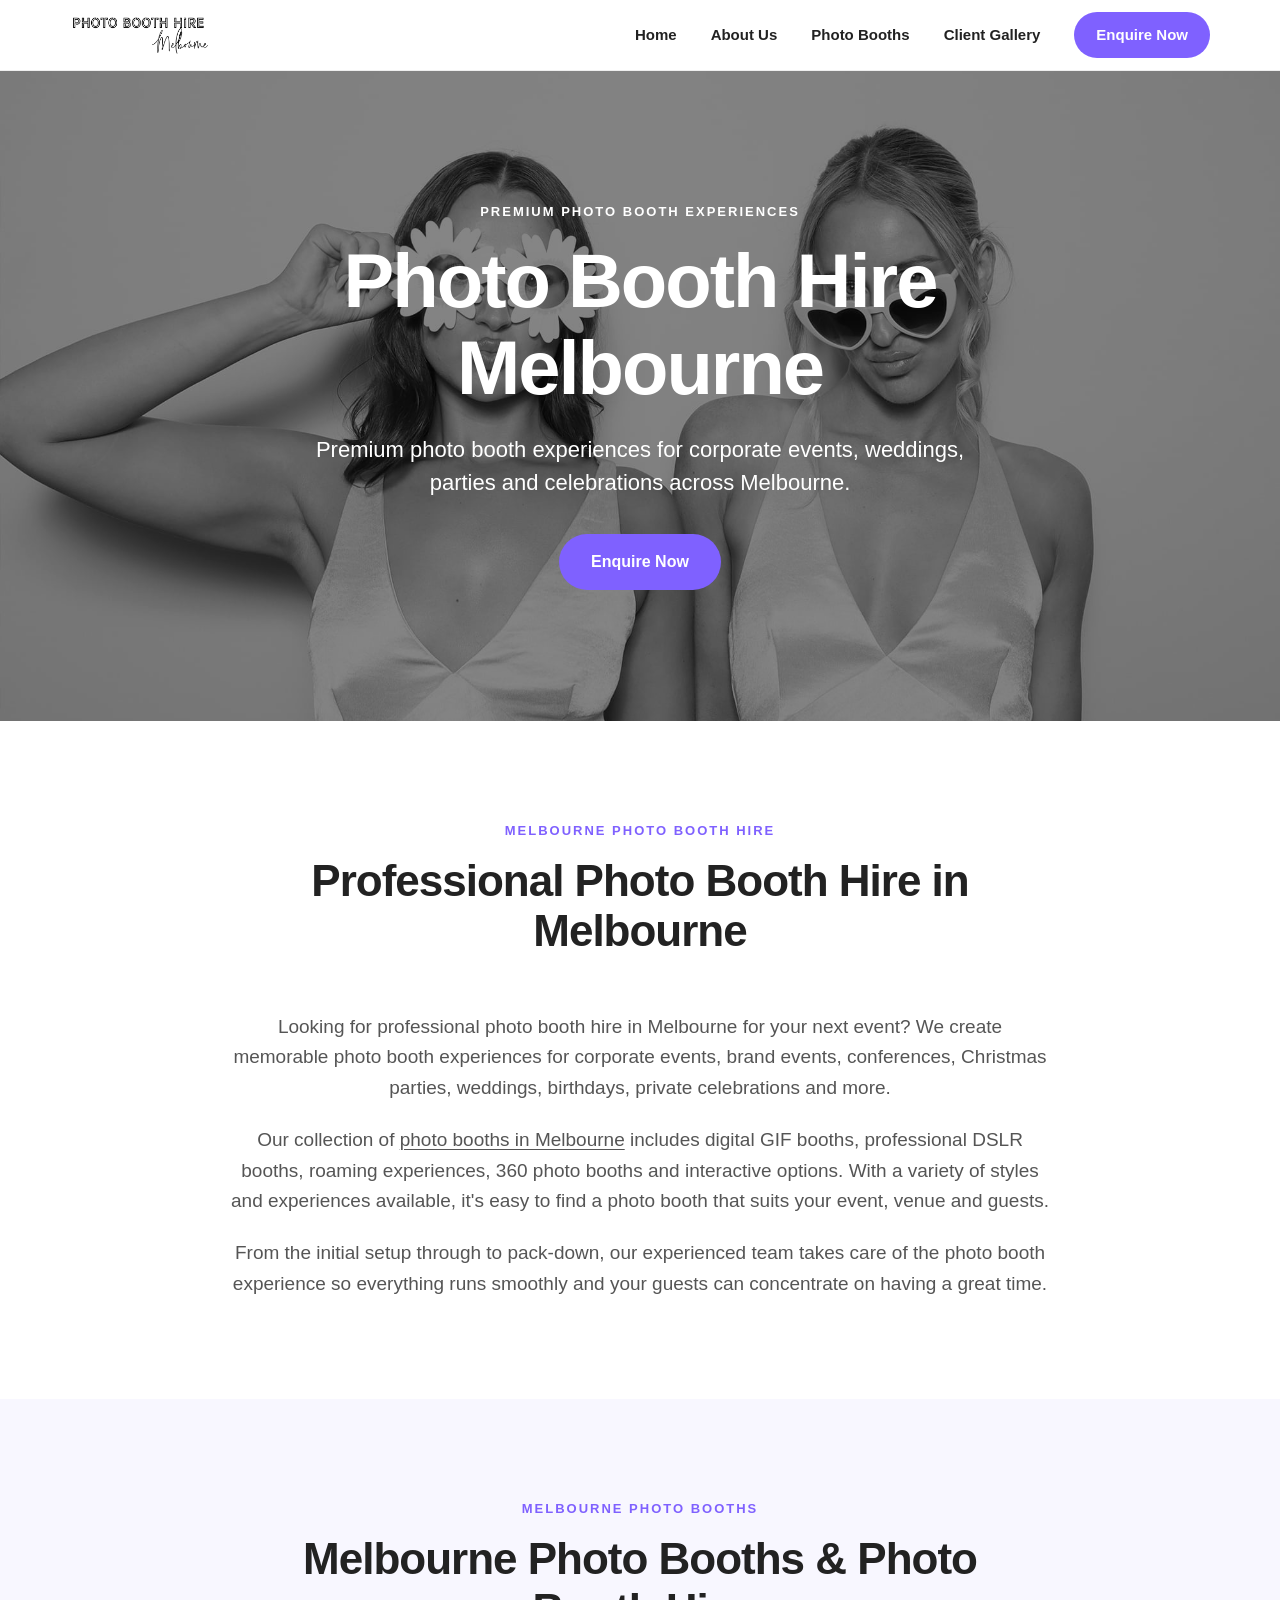
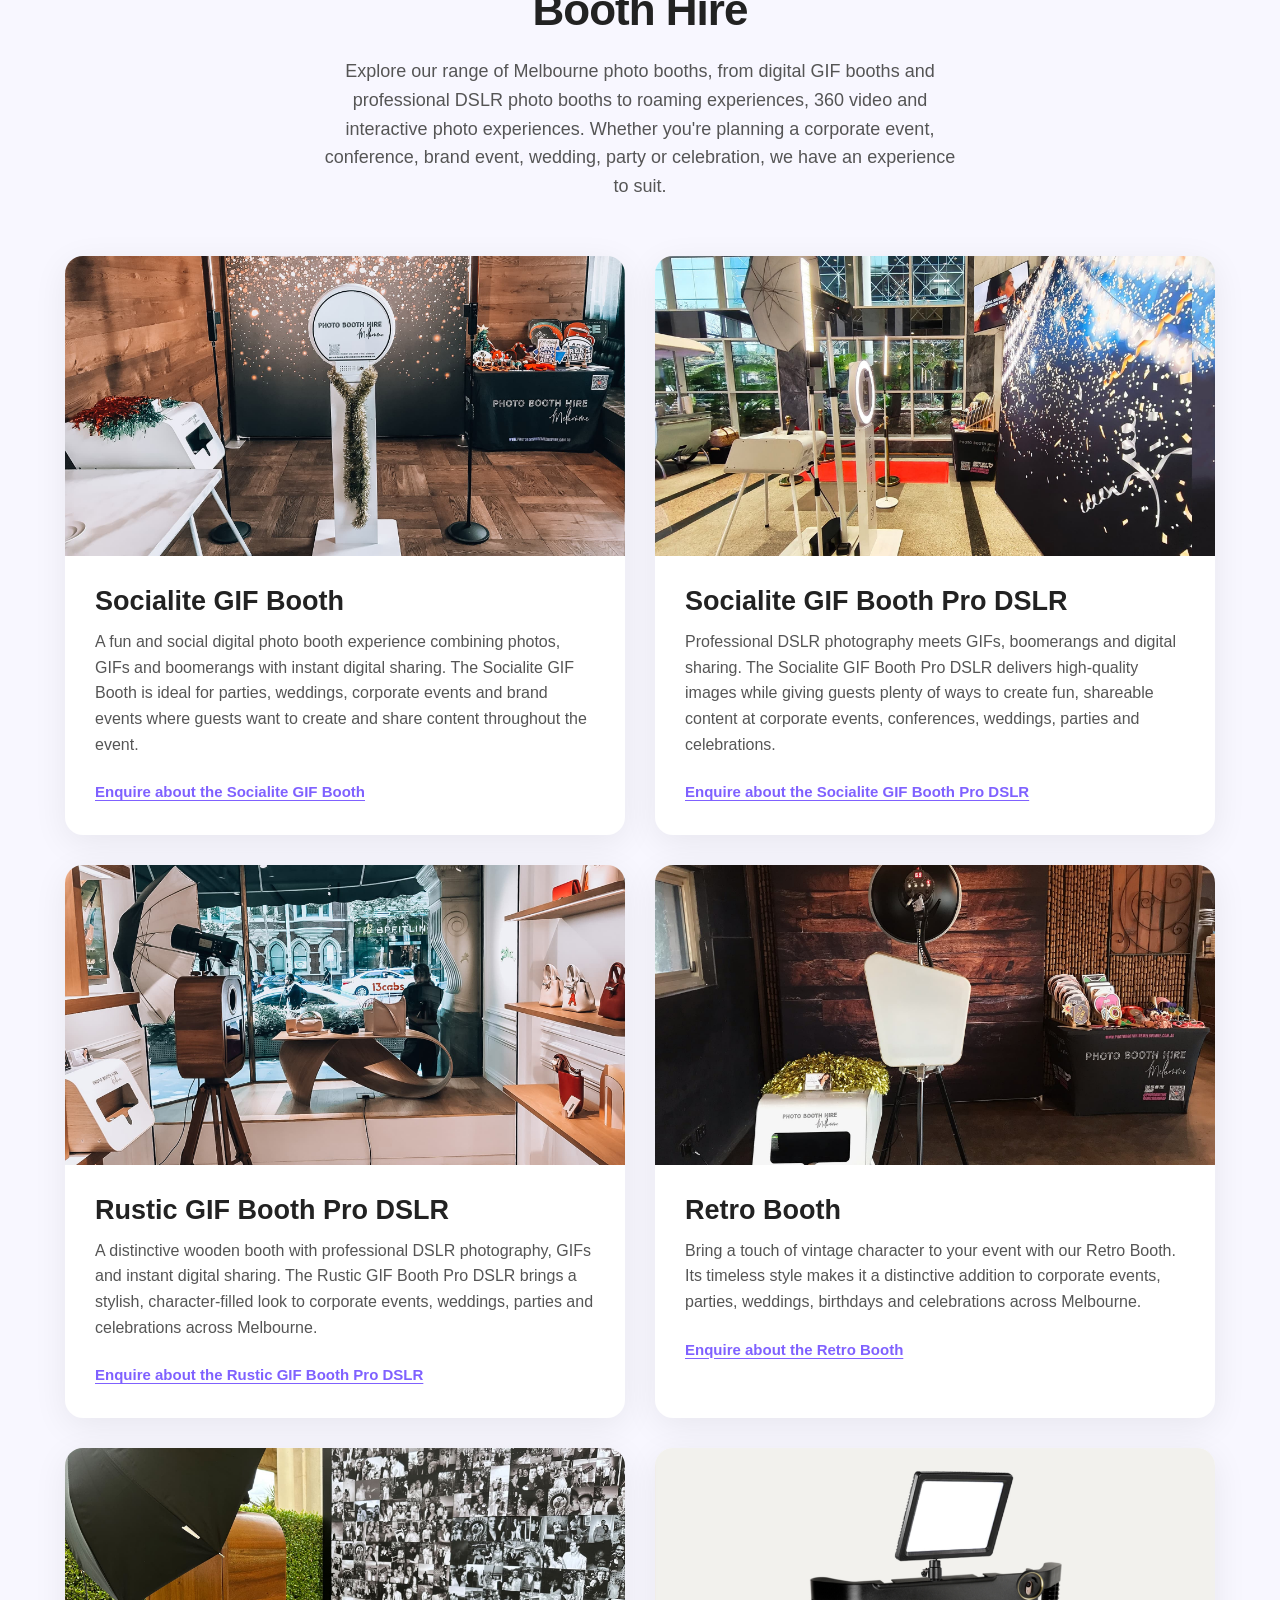
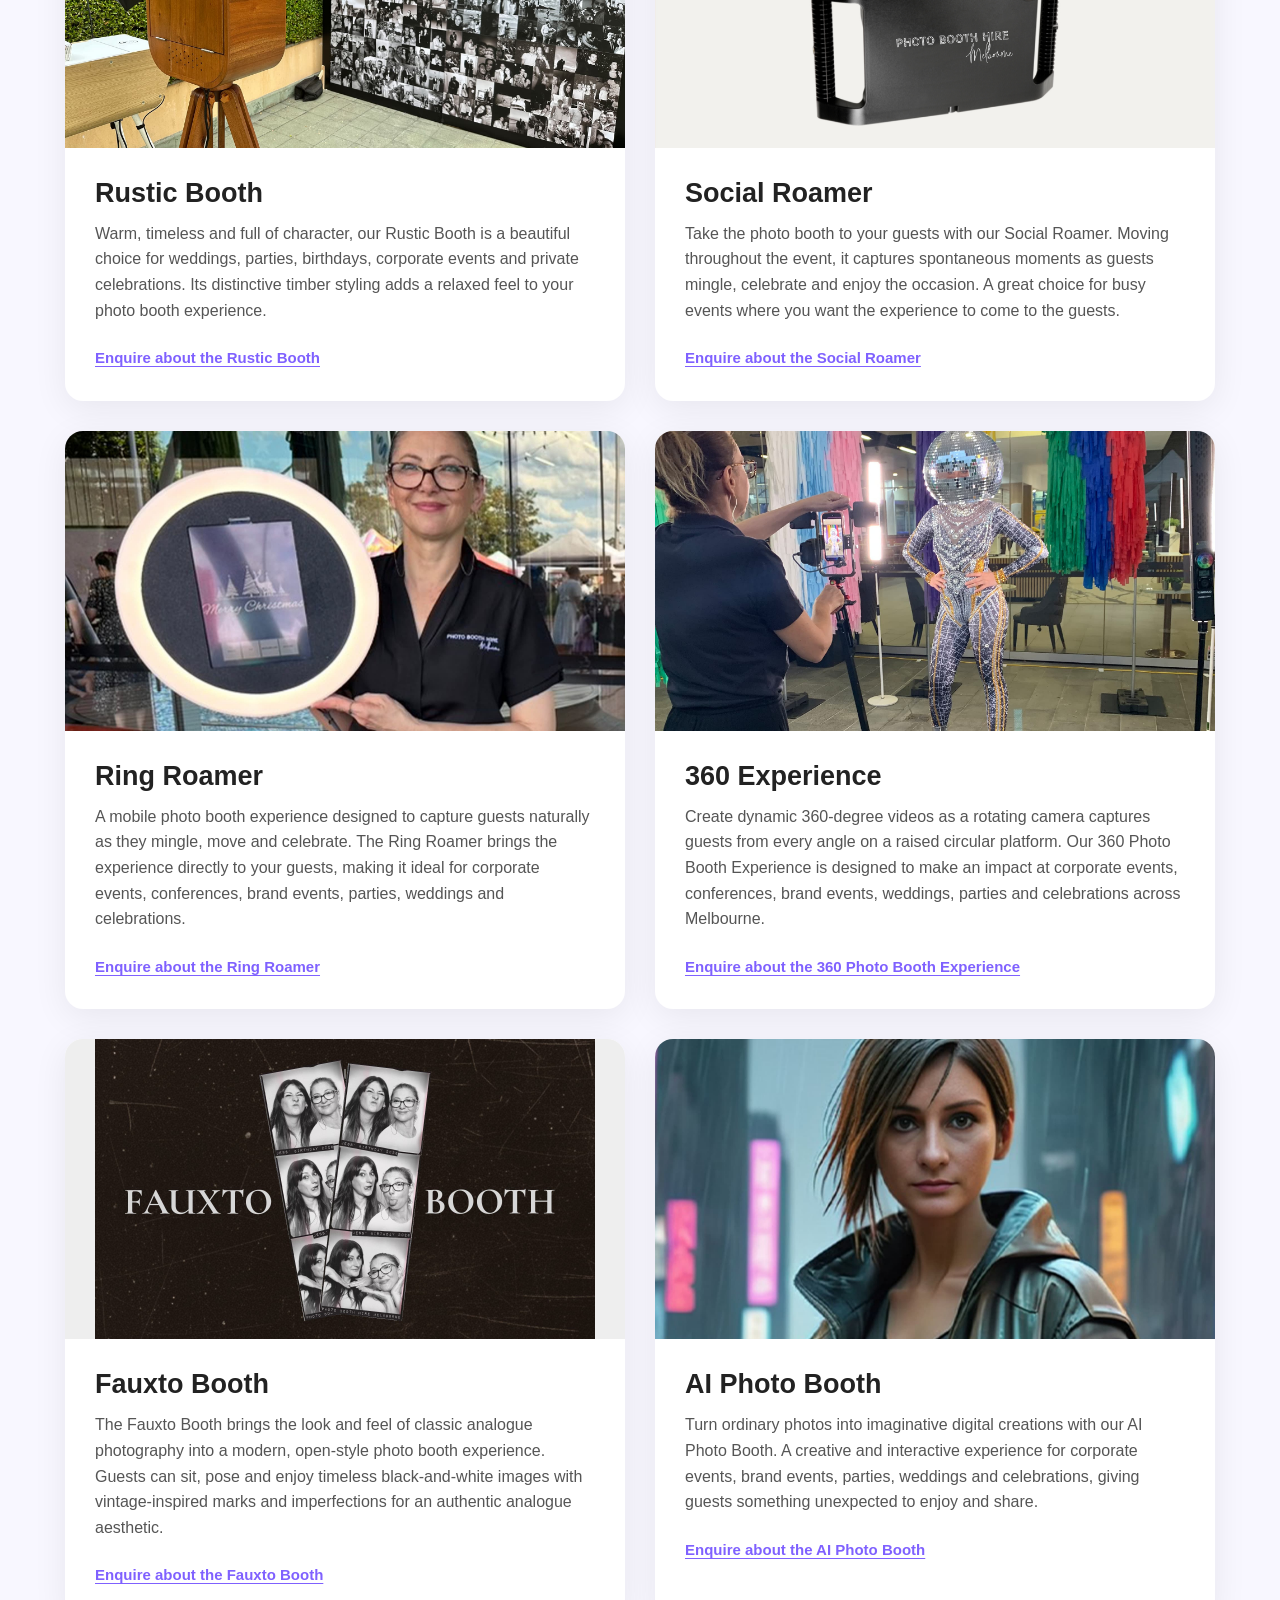
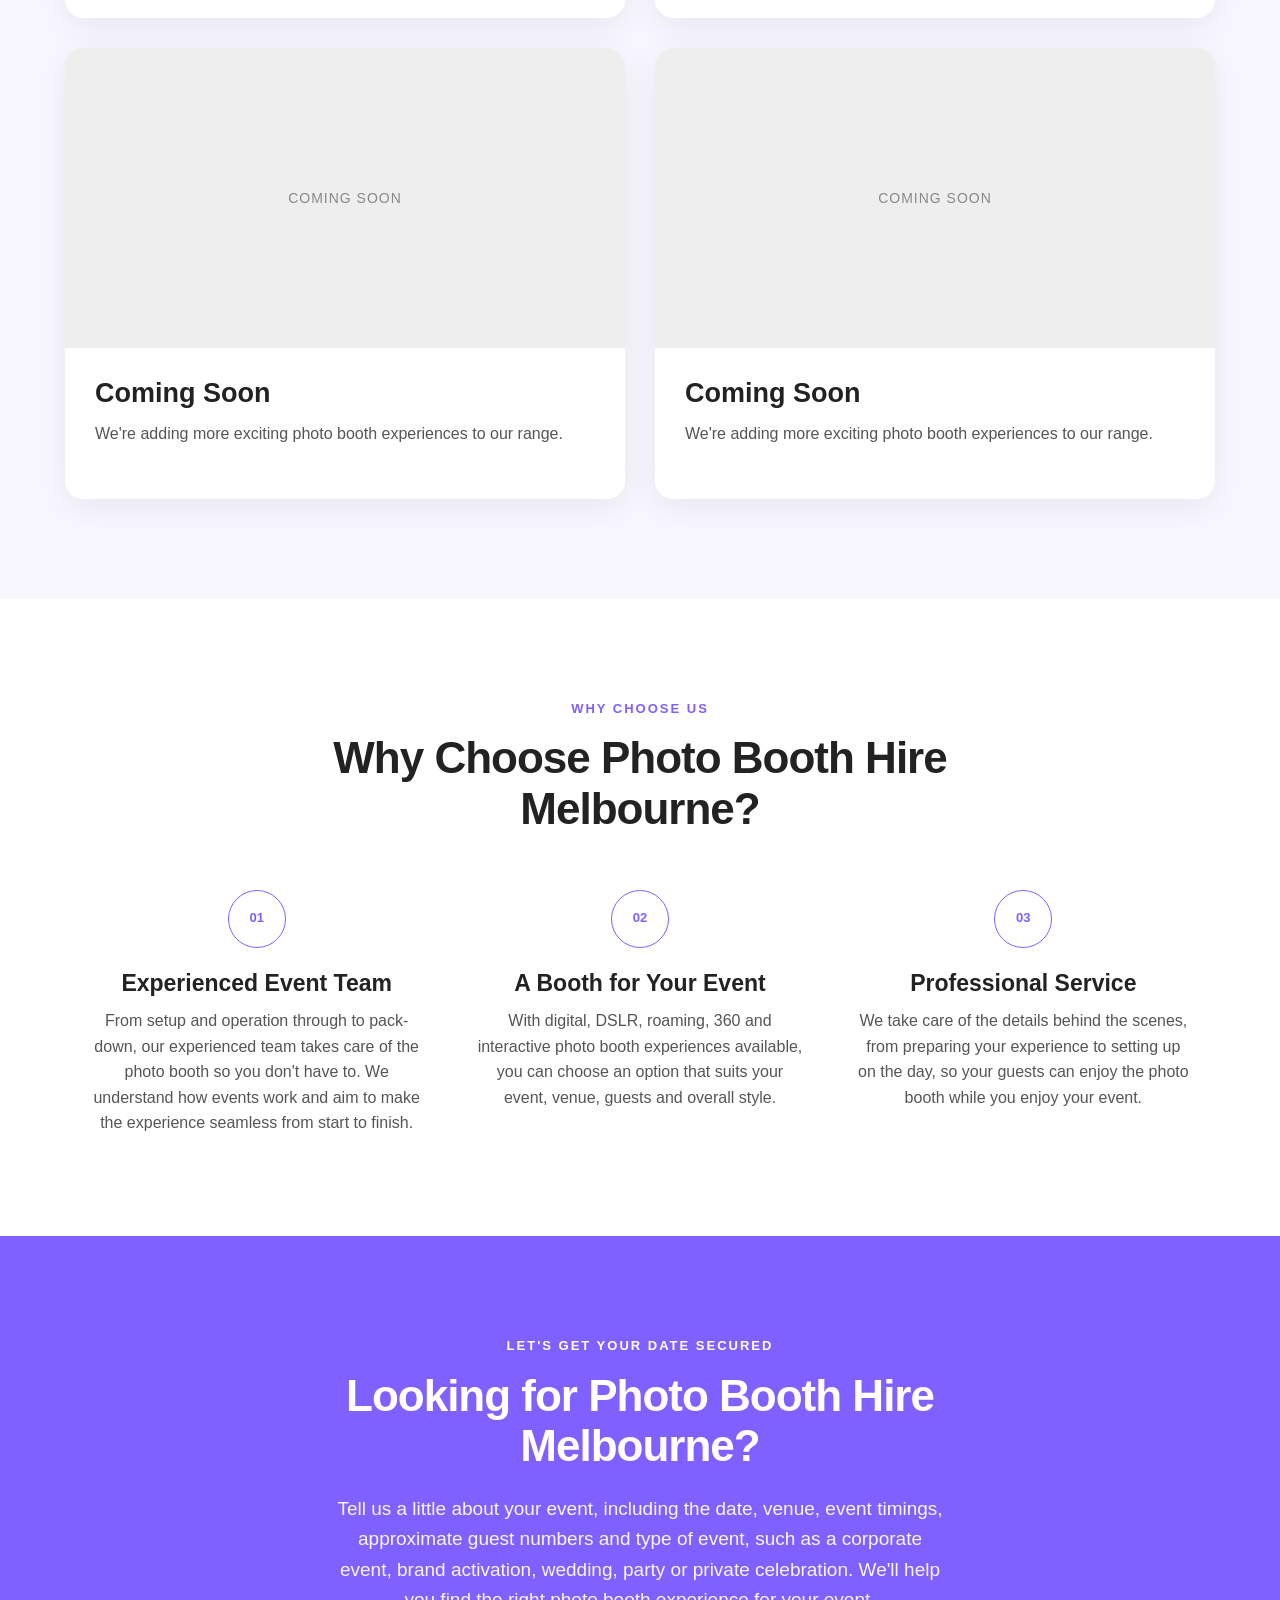
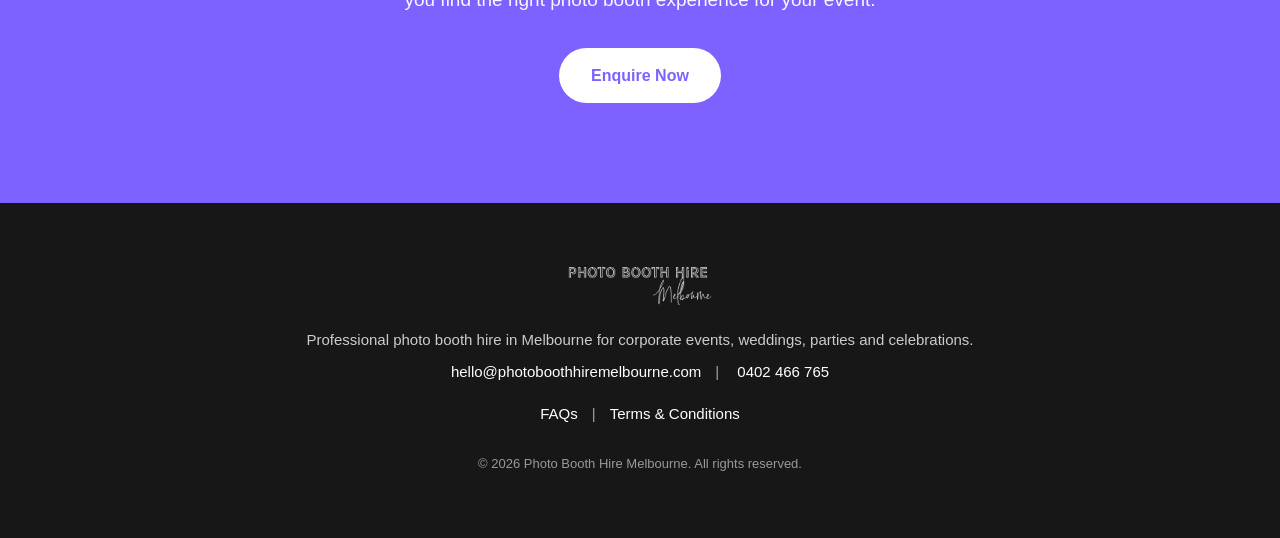
==== index.html @ 42567abd "Update eyebrow text for photo booth section" ====
<!DOCTYPE html>
<html lang="en-AU">
<head>
    <meta charset="UTF-8">
    <meta name="viewport" content="width=device-width, initial-scale=1.0">
<meta name="google-site-verification" content="jcBN9pNvwQQHYUs2eyL4ma5EO4DIntt1gmrNsmwF5Vg" />

    <title>Photo Booth Hire Melbourne | Melbourne Photo Booth Hire</title>

    <meta name="description" content="Photo booth hire Melbourne for weddings, parties, corporate events and celebrations. Premium photo booths, professional service and instant memories across Melbourne.">

    <link rel="icon" type="image/png" href="favicon.png">
    <link rel="stylesheet" href="style.css">
    <link rel="canonical" href="https://photoboothhiremelbourne.com/">

    <meta property="og:title" content="Photo Booth Hire Melbourne | Melbourne Photo Booth Hire">
    <meta property="og:description" content="Premium photo booth hire in Melbourne for weddings, parties, corporate events and celebrations.">
    <meta property="og:type" content="website">
    <meta property="og:url" content="https://photoboothhiremelbourne.com/">
    <meta property="og:image" content="https://photoboothhiremelbourne.com/photo-booth-hire-melbourne-black-and-white.jpg">

    <script type="application/ld+json">
{
  "@context": "https://schema.org",
  "@type": "LocalBusiness",
  "name": "Photo Booth Hire Melbourne",
  "url": "https://photoboothhiremelbourne.com/",
  "email": "hello@photoboothhiremelbourne.com",
  "telephone": "+61 402 466 765",
  "areaServed": {
    "@type": "City",
    "name": "Melbourne"
  },
  "description": "Premium photo booth hire in Melbourne for weddings, parties, corporate events and celebrations."
}
</script>
</head>

<body>

<header class="site-header">
    <div class="header-inner">

        <a href="./" class="logo-link" aria-label="Photo Booth Hire Melbourne home">
<img src="photo-booth-hire-melbourne-logo.png"
     alt="Photo Booth Hire Melbourne"
     style="width: 140px;">
        </a>

        <nav class="main-nav">
            <a href="./" aria-label="Photo Booth Hire Melbourne home">Home</a>
            <a href="#about" aria-label="About Photo Booth Hire Melbourne">About Us</a>
            <a href="#booths" aria-label="Melbourne photo booths">Photo Booths</a>
            <a href="https://photoboothhiremelbourne.smugmug.com/Client-Galleries" aria-label="Client photo galleries">Client Gallery</a>
            <a href="#contact" class="nav-button" aria-label="Enquire about photo booth hire in Melbourne">Enquire Now</a>
        </nav>

    </div>
</header>

<main>

    <!-- HERO -->
    <section class="hero">

        <div class="hero-image">
            <img src="photo-booth-hire-melbourne-black-and-white.jpg"
                 alt="Guests enjoying a photo booth hire experience at an event in Melbourne">
        </div>

        <div class="hero-content">
<p class="eyebrow">PREMIUM PHOTO BOOTH EXPERIENCES</p>

            <h1>Photo Booth Hire Melbourne</h1>

            <p class="hero-tagline">
                Premium photo booth experiences for corporate events, weddings, parties and celebrations across Melbourne.
            </p>

            <a href="#contact"
               class="button"
               aria-label="Enquire about photo booth hire in Melbourne">
                Enquire Now
            </a>
        </div>

    </section>


    <!-- ABOUT -->
    <section id="about" class="about-section">

        <div class="section-heading">
            <p class="eyebrow">MELBOURNE PHOTO BOOTH HIRE</p>
            <h2>Professional Photo Booth Hire in Melbourne</h2>
        </div>

        <div class="about-content">

            <p>
                Looking for professional photo booth hire in Melbourne for your next event?
                We create memorable photo booth experiences for corporate events, brand events,
                conferences, Christmas parties, weddings, birthdays, private celebrations and more.
            </p>

            <p>
                Our collection of <a href="#booths">photo booths in Melbourne</a> includes
                digital GIF booths, professional DSLR booths, roaming experiences, 360 photo booths
                and interactive options. With a variety of styles and experiences available,
                it's easy to find a photo booth that suits your event, venue and guests.
            </p>

            <p>
                From the initial setup through to pack-down, our experienced team takes care of
                the photo booth experience so everything runs smoothly and your guests can
                concentrate on having a great time.
            </p>

        </div>

    </section>


    <!-- BOOTHS -->
    <section id="booths" class="booths-section">

        <div class="section-heading">
            <p class="eyebrow">MELBOURNE PHOTO BOOTHS</p>

            <h2>Melbourne Photo Booths &amp; Photo Booth Hire</h2>

            <p>
                Explore our range of Melbourne photo booths, from digital GIF booths and
                professional DSLR photo booths to roaming experiences, 360 video and
                interactive photo experiences. Whether you're planning a corporate event,
                conference, brand event, wedding, party or celebration, we have an experience
                to suit.
            </p>
        </div>

        <div class="booth-grid">

            <!-- 1. Socialite GIF Booth -->
            <article class="booth-card">

                <div class="booth-image">
                    <img src="socialite-gif-booth.jpg"
                         alt="Socialite GIF Booth for hire in Melbourne">
                </div>

                <div class="booth-card-content">
                    <h3>Socialite GIF Booth</h3>

                    <p>
                        A fun and social digital photo booth experience combining photos,
                        GIFs and boomerangs with instant digital sharing. The Socialite GIF
                        Booth is ideal for parties, weddings, corporate events and brand events
                        where guests want to create and share content throughout the event.
                    </p>

                    <a href="#contact"
                       aria-label="Enquire about the Socialite GIF Booth">
                        Enquire about the Socialite GIF Booth
                    </a>
                </div>

            </article>


            <!-- 2. Socialite GIF Booth Pro DSLR -->
            <article class="booth-card">

                <div class="booth-image">
                    <img src="socialite-gif-booth-pro-dslr.jpg"
                         alt="Socialite GIF Booth Pro DSLR photo booth for hire in Melbourne">
                </div>

                <div class="booth-card-content">
                    <h3>Socialite GIF Booth Pro DSLR</h3>

                    <p>
                        Professional DSLR photography meets GIFs, boomerangs and digital sharing.
                        The Socialite GIF Booth Pro DSLR delivers high-quality images while giving
                        guests plenty of ways to create fun, shareable content at corporate events,
                        conferences, weddings, parties and celebrations.
                    </p>

                    <a href="#contact"
                       aria-label="Enquire about the Socialite GIF Booth Pro DSLR">
                        Enquire about the Socialite GIF Booth Pro DSLR
                    </a>
                </div>

            </article>


            <!-- 3. Rustic GIF Booth Pro DSLR -->
            <article class="booth-card">

                <div class="booth-image">
                    <img src="rustic-gif-booth-pro-dslr.jpg"
                         alt="Rustic GIF Booth Pro DSLR photo booth for hire in Melbourne">
                </div>

                <div class="booth-card-content">
                    <h3>Rustic GIF Booth Pro DSLR</h3>

                    <p>
                        A distinctive wooden booth with professional DSLR photography, GIFs and
                        instant digital sharing. The Rustic GIF Booth Pro DSLR brings a stylish,
                        character-filled look to corporate events, weddings, parties and celebrations
                        across Melbourne.
                    </p>

                    <a href="#contact"
                       aria-label="Enquire about the Rustic GIF Booth Pro DSLR">
                        Enquire about the Rustic GIF Booth Pro DSLR
                    </a>
                </div>

            </article>


            <!-- 4. Retro Booth -->
            <article class="booth-card">

                <div class="booth-image">
                    <img src="retro-booth.jpg"
                         alt="Retro photo booth for hire in Melbourne">
                </div>

                <div class="booth-card-content">
                    <h3>Retro Booth</h3>

                    <p>
                        Bring a touch of vintage character to your event with our Retro Booth.
                        Its timeless style makes it a distinctive addition to corporate events,
                        parties, weddings, birthdays and celebrations across Melbourne.
                    </p>

                    <a href="#contact"
                       aria-label="Enquire about the Retro Booth">
                        Enquire about the Retro Booth
                    </a>
                </div>

            </article>


            <!-- 5. Rustic Booth -->
            <article class="booth-card">

                <div class="booth-image">
                    <img src="rustic-booth.jpg"
                         alt="Rustic photo booth for hire in Melbourne">
                </div>

                <div class="booth-card-content">
                    <h3>Rustic Booth</h3>

                    <p>
                        Warm, timeless and full of character, our Rustic Booth is a beautiful
                        choice for weddings, parties, birthdays, corporate events and private
                        celebrations. Its distinctive timber styling adds a relaxed feel to
                        your photo booth experience.
                    </p>

                    <a href="#contact"
                       aria-label="Enquire about the Rustic Booth">
                        Enquire about the Rustic Booth
                    </a>
                </div>

            </article>


            <!-- 6. Social Roamer -->
            <article class="booth-card">

                <div class="booth-image">
                    <img src="social-roamer-photo-booth.jpg"
                         alt="Social Roamer photo booth for hire in Melbourne">
                </div>

                <div class="booth-card-content">
                    <h3>Social Roamer</h3>

                    <p>
                        Take the photo booth to your guests with our Social Roamer.
                        Moving throughout the event, it captures spontaneous moments
                        as guests mingle, celebrate and enjoy the occasion. A great choice
                        for busy events where you want the experience to come to the guests.
                    </p>

                    <a href="#contact"
                       aria-label="Enquire about the Social Roamer">
                        Enquire about the Social Roamer
                    </a>
                </div>

            </article>


            <!-- 7. Ring Roamer -->
            <article class="booth-card">

                <div class="booth-image">
                    <img src="ring-roamer.jpg"
                         alt="Ring Roamer photo booth experience for hire in Melbourne">
                </div>

                <div class="booth-card-content">
                    <h3>Ring Roamer</h3>

                    <p>
                        A mobile photo booth experience designed to capture guests naturally
                        as they mingle, move and celebrate. The Ring Roamer brings the
                        experience directly to your guests, making it ideal for corporate events,
                        conferences, brand events, parties, weddings and celebrations.
                    </p>

                    <a href="#contact"
                       aria-label="Enquire about the Ring Roamer">
                        Enquire about the Ring Roamer
                    </a>
                </div>

            </article>


            <!-- 8. 360 Experience -->
            <article class="booth-card">

                <div class="booth-image">
                    <img src="360-photo-booth-melbourne.jpg"
                         alt="360 photo booth experience for hire in Melbourne">
                </div>

                <div class="booth-card-content">
                    <h3>360 Experience</h3>

                    <p>
                        Create dynamic 360-degree videos as a rotating camera captures guests
                        from every angle on a raised circular platform. Our 360 Photo Booth
                        Experience is designed to make an impact at corporate events, conferences,
                        brand events, weddings, parties and celebrations across Melbourne.
                    </p>

                    <a href="#contact"
                       aria-label="Enquire about the 360 Photo Booth Experience">
                        Enquire about the 360 Photo Booth Experience
                    </a>
                </div>

            </article>


            <!-- 9. Fauxto Booth -->
            <article class="booth-card">

                <div class="booth-image">
                    <img src="fauxto-booth-melbourne.jpg"
                         alt="Fauxto Booth photo booth concept for hire in Melbourne">
                </div>

                <div class="booth-card-content">
                    <h3>Fauxto Booth</h3>

                    <p>
                        The Fauxto Booth brings the look and feel of classic analogue photography
                        into a modern, open-style photo booth experience. Guests can sit, pose
                        and enjoy timeless black-and-white images with vintage-inspired marks
                        and imperfections for an authentic analogue aesthetic.
                    </p>

                    <a href="#contact"
                       aria-label="Enquire about the Fauxto Booth">
                        Enquire about the Fauxto Booth
                    </a>
                </div>

            </article>


            <!-- 10. AI Photo Booth -->
            <article class="booth-card">

                <div class="booth-image">
                    <img src="ai-photo-booth.jpg"
                         alt="AI Photo Booth experience for hire in Melbourne">
                </div>

                <div class="booth-card-content">
                    <h3>AI Photo Booth</h3>

                    <p>
                        Turn ordinary photos into imaginative digital creations with our
                        AI Photo Booth. A creative and interactive experience for corporate
                        events, brand events, parties, weddings and celebrations, giving guests
                        something unexpected to enjoy and share.
                    </p>

                    <a href="#contact"
                       aria-label="Enquire about the AI Photo Booth">
                        Enquire about the AI Photo Booth
                    </a>
                </div>

            </article>


            <!-- 11. Coming Soon -->
            <article class="booth-card">

                <div class="booth-placeholder">
                    <span>Coming Soon</span>
                </div>

                <div class="booth-card-content">
                    <h3>Coming Soon</h3>

                    <p>
                        We're adding more exciting photo booth experiences to our range.
                    </p>
                </div>

            </article>


            <!-- 12. Coming Soon -->
            <article class="booth-card">

                <div class="booth-placeholder">
                    <span>Coming Soon</span>
                </div>

                <div class="booth-card-content">
                    <h3>Coming Soon</h3>

                    <p>
                        We're adding more exciting photo booth experiences to our range.
                    </p>
                </div>

            </article>

        </div>

    </section>


    <!-- WHY US -->
    <section class="why-section">

        <div class="section-heading">

            <p class="eyebrow">WHY CHOOSE US</p>

            <h2>Why Choose Photo Booth Hire Melbourne?</h2>

        </div>

        <div class="features">

            <div class="feature">

                <div class="feature-icon">01</div>

                <h3>Experienced Event Team</h3>

                <p>
                    From setup and operation through to pack-down, our experienced team
                    takes care of the photo booth so you don't have to. We understand
                    how events work and aim to make the experience seamless from start to finish.
                </p>

            </div>


            <div class="feature">

                <div class="feature-icon">02</div>

                <h3>A Booth for Your Event</h3>

                <p>
                    With digital, DSLR, roaming, 360 and interactive photo booth experiences
                    available, you can choose an option that suits your event, venue,
                    guests and overall style.
                </p>

            </div>


            <div class="feature">

                <div class="feature-icon">03</div>

                <h3>Professional Service</h3>

                <p>
                    We take care of the details behind the scenes, from preparing your
                    experience to setting up on the day, so your guests can enjoy the
                    photo booth while you enjoy your event.
                </p>

            </div>

        </div>

    </section>


    <!-- CTA -->
    <section id="contact" class="contact-section">

        <div class="contact-inner">

            <p class="eyebrow">LET'S GET YOUR DATE SECURED</p>

            <h2>Looking for Photo Booth Hire Melbourne?</h2>

            <p>
                Tell us a little about your event, including the date, venue, event timings,
                approximate guest numbers and type of event, such as a corporate event,
                brand activation, wedding, party or private celebration. We'll help you
                find the right photo booth experience for your event.
            </p>

            <a href="mailto:hello@photoboothhiremelbourne.com"
               class="button button-light">
                Enquire Now
            </a>

        </div>

    </section>

</main>


<footer class="site-footer">

    <div class="footer-inner">

        <img src="photo-booth-hire-melbourne-logo-white.png"
             alt="Photo Booth Hire Melbourne"
             class="footer-logo">

        <p>
            Professional photo booth hire in Melbourne for corporate events,
            weddings, parties and celebrations.
        </p>

        <div class="footer-contact">
            <a href="mailto:hello@photoboothhiremelbourne.com">
                hello@photoboothhiremelbourne.com
            </a>

            <a href="tel:0402466765">
                0402 466 765
            </a>
        </div>

        <div class="footer-links">
            <a href="faqs.html">FAQs</a>
            <a href="terms-and-conditions.html">Terms &amp; Conditions</a>
        </div>

        <p class="copyright">
            © 2026 Photo Booth Hire Melbourne. All rights reserved.
        </p>

    </div>

</footer>

</body>
</html>
---- style.css ----
/* ================================
   RESET
================================ */

* {
    box-sizing: border-box;
}

html {
    scroll-behavior: smooth;
    scroll-padding-top: 110px;
}

body {
    margin: 0;
    font-family: Arial, Helvetica, sans-serif;
    color: #222222;
    background: #ffffff;
    line-height: 1.6;
}

img {
    max-width: 100%;
    display: block;
}

a {
    color: inherit;
}


/* ================================
   HEADER
================================ */

.site-header {
    background: #ffffff;
    border-bottom: 1px solid #eeeeee;
    position: sticky;
    top: 0;
    z-index: 100;
}

.header-inner {
    max-width: 1200px;
    margin: 0 auto;
padding: 12px 30px;
    display: flex;
    align-items: center;
    justify-content: space-between;
    gap: 30px;
}

.logo {
    display: block;
    flex-shrink: 0;
}

.logo img {
    width: 170px;
    height: auto;
}

.main-nav {
    display: flex;
    align-items: center;
    gap: 34px;
}

.main-nav a {
    text-decoration: none;
    color: #222222;
    font-size: 15px;
    font-weight: 600;
    transition: color 0.2s ease;
}

.main-nav a:hover {
    color: #7f61ff;
}

.main-nav .nav-button {
    background: #7f61ff;
    color: #ffffff;
    padding: 11px 22px;
    border-radius: 30px;
}

.main-nav .nav-button:hover {
    background: #6849ed;
    color: #ffffff;
}


/* ================================
   GENERAL
================================ */

section {
    padding: 100px 30px;
}

.section-heading {
    max-width: 760px;
    margin: 0 auto 55px;
    text-align: center;
}

.eyebrow {
    margin: 0 0 14px;
    color: #7f61ff;
    font-size: 13px;
    font-weight: 700;
    letter-spacing: 2px;
    text-transform: uppercase;
}

h1,
h2,
h3 {
    line-height: 1.15;
}

h2 {
    margin: 0;
    font-size: 44px;
    letter-spacing: -1px;
}

.section-heading > p:last-child {
    margin: 22px auto 0;
    max-width: 650px;
color: #555555;
    font-size: 18px;
}


/* ================================
   BUTTON
================================ */

.button {
    display: inline-block;
    padding: 15px 32px;
    background: #7f61ff;
    color: #ffffff;
    text-decoration: none;
    border-radius: 30px;
    font-size: 16px;
    font-weight: 700;
    transition: all 0.2s ease;
}

.button:hover {
    background: #6849ed;
    transform: translateY(-2px);
}

.button-light {
    background: #ffffff;
    color: #7f61ff;
}

.button-light:hover {
    background: #f4f1ff;
    color: #6849ed;
}


/* ================================
   HERO
================================ */

.hero {
    position: relative;
    min-height: 650px;
    padding: 0;
    display: flex;
    align-items: center;
    justify-content: center;
    overflow: hidden;
}

.hero-image {
    position: absolute;
    inset: 0;
}

.hero-image img {
    width: 100%;
    height: 100%;
    object-fit: cover;
}

.hero-image::after {
    content: "";
    position: absolute;
    inset: 0;
    background: rgba(0, 0, 0, 0.48);
}

.hero-content {
    position: relative;
    z-index: 2;
    max-width: 900px;
    padding: 80px 30px;
    text-align: center;
    color: #ffffff;
}

.hero-content .eyebrow {
    color: #ffffff;
}

.hero h1 {
    margin: 0 0 22px;
    font-size: clamp(44px, 7vw, 76px);
    letter-spacing: -2px;
}

.hero-tagline {
    max-width: 700px;
    margin: 0 auto 35px;
    font-size: 22px;
    line-height: 1.5;
}


/* ================================
   ABOUT
================================ */

.about-section {
    background: #ffffff;
}

.about-content {
    max-width: 820px;
    margin: 0 auto;
}

.about-content p {
    margin: 0 0 22px;
    text-align: center;
    color: #555555;
    font-size: 19px;
}
.about-content a {
    text-decoration: underline;
    text-decoration-thickness: 1px;
    text-underline-offset: 3px;
}

.about-content p:last-child {
    margin-bottom: 0;
}


/* ================================
   BOOTHS
================================ */

.booths-section {
    background: #f8f7ff;
}

.booth-grid {
    max-width: 1150px;
    margin: 0 auto;
    display: grid;
    grid-template-columns: repeat(2, 1fr);
    gap: 30px;
}

.booth-card {
    background: #ffffff;
    border-radius: 18px;
    overflow: hidden;
    box-shadow: 0 8px 35px rgba(0, 0, 0, 0.07);
    transition: transform 0.25s ease, box-shadow 0.25s ease;
}

.booth-card:hover {
    transform: translateY(-5px);
    box-shadow: 0 15px 45px rgba(0, 0, 0, 0.11);
}

.booth-image {
    height: 300px;
    overflow: hidden;
}

.booth-image img {
    width: 100%;
    height: 100%;
    object-fit: cover;
}

.booth-card:nth-child(9) .booth-image img {
    object-fit: contain;
    background: #eeeeee;
}
.booth-placeholder {
    height: 300px;
    background: #eeeeee;
    display: flex;
    align-items: center;
    justify-content: center;
    color: #888888;
    font-size: 14px;
    letter-spacing: 1px;
    text-transform: uppercase;
}
.booth-card-content {
    padding: 30px;
}

.booth-card h3 {
    margin: 0 0 12px;
    font-size: 27px;
}

.booth-card p {
    margin: 0 0 22px;
color: #555555;
    font-size: 16px;
}

.booth-card a {
    color: #7f61ff;
    font-size: 15px;
    font-weight: 700;
    text-decoration: underline;
    text-underline-offset: 3px;
}

.booth-card a:hover {
    text-decoration: underline;
}

/* ================================
   WHY US
================================ */

.why-section {
    background: #ffffff;
}

.features {
    max-width: 1100px;
    margin: 0 auto;
    display: grid;
    grid-template-columns: repeat(3, 1fr);
    gap: 50px;
}

.feature {
    text-align: center;
}

.feature-icon {
    width: 58px;
    height: 58px;
    margin: 0 auto 22px;
    border: 1px solid #7f61ff;
    border-radius: 50%;
    display: flex;
    align-items: center;
    justify-content: center;
    color: #7f61ff;
    font-size: 13px;
    font-weight: 700;
}

.feature h3 {
    margin: 0 0 12px;
    font-size: 23px;
}

.feature p {
    margin: 0;
color: #555555;
    font-size: 16px;
}


/* ================================
   CONTACT
================================ */

.contact-section {
    background: #7f61ff;
    color: #ffffff;
    text-align: center;
}

.contact-inner {
    max-width: 760px;
    margin: 0 auto;
}

.contact-section .eyebrow {
    color: #ffffff;
}

.contact-section h2 {
    margin-bottom: 22px;
}

.contact-section p:not(.eyebrow) {
    max-width: 620px;
    margin: 0 auto 32px;
    font-size: 19px;
    opacity: 0.95;
}


/* ================================
   FOOTER
================================ */

.site-footer {
    background: #171717;
    color: #ffffff;
    padding: 55px 30px;
    text-align: center;
}

.footer-inner {
    max-width: 700px;
    margin: 0 auto;
}

.footer-logo {
    width: 150px;
    margin: 0 auto 20px;
}

.footer-inner p {
    margin: 8px 0;
color: #cccccc;
    font-size: 15px;
}

.footer-inner a {
    color: #ffffff;
    text-decoration: none;
    font-size: 15px;
}

.footer-inner a:hover {
    color: #7f61ff;
}

.footer-inner .copyright {
    margin-top: 28px;
    font-size: 13px;
color: #999999;
}


/* ================================
   MOBILE
================================ */

@media (max-width: 800px) {

    .header-inner {
        padding: 10px 20px;
        flex-direction: column;
        gap: 8px;
    }

    .logo-link img {
        width: 145px;
    }

    .main-nav {
        gap: 18px;
        flex-wrap: wrap;
        justify-content: center;
    }

    .main-nav a {
        font-size: 14px;
    }

    .main-nav .nav-button {
        padding: 9px 17px;
    }

    section {
        padding: 75px 20px;
    }

    h2 {
        font-size: 36px;
    }

    .hero {
        min-height: 570px;
    }

    .hero-content {
        padding: 60px 20px;
    }

    .hero h1 {
        font-size: 46px;
        letter-spacing: -1px;
    }

    .hero-tagline {
        font-size: 19px;
    }

    .booth-grid {
        grid-template-columns: 1fr;
    }

    .features {
        grid-template-columns: 1fr;
        gap: 45px;
    }

}


@media (max-width: 480px) {

    .main-nav {
        gap: 12px;
    }

    .main-nav a {
        font-size: 13px;
    }

    .hero {
        min-height: 520px;
    }

    .hero h1 {
        font-size: 40px;
    }

    .hero-tagline {
        font-size: 18px;
    }

    h2 {
        font-size: 32px;
    }

}
html {
    scroll-padding-top: 110px;
}
.footer-contact,
.footer-links {
    display: flex;
    align-items: center;
    justify-content: center;
    gap: 14px;
    flex-wrap: wrap;
}

.footer-links {
    margin-top: 18px;
}

.footer-contact a + a::before,
.footer-links a + a::before {
    content: "|";
    margin-right: 14px;
    opacity: 0.6;
}
.footer-contact a + a::before,
.footer-links a + a::before {
    content: "|";
    margin-right: 14px;
    opacity: 0.6;
}
/* TERMS & CONDITIONS */
.terms-section {
    background: #f8f7ff;
    padding: 90px 30px;
}

.terms-content {
    max-width: 850px;
    margin: 0 auto;
    background: #ffffff;
    padding: 55px 60px;
    border-radius: 18px;
    box-shadow: 0 8px 35px rgba(0, 0, 0, 0.06);
}

.terms-content h1 {
    margin: 0 0 35px;
    font-size: 48px;
    line-height: 1.15;
    text-align: center;
}

.terms-content h2 {
    margin: 45px 0 15px;
    font-size: 27px;
}

.terms-content p {
    margin: 0 0 18px;
    color: #555555;
    font-size: 16px;
}

.terms-content ul,
.terms-content ol {
    margin: 0 0 22px;
    padding-left: 25px;
    color: #555555;
}

.terms-content li {
    margin-bottom: 9px;
}
.terms-intro {
    max-width: 850px;
    margin: 0 auto 40px;
    text-align: center;
}

.terms-intro h1 {
    margin: 0 0 25px;
    font-size: 48px;
    line-height: 1.15;
}

.terms-intro p:not(.eyebrow) {
    margin: 0 auto 18px;
    color: #555555;
    font-size: 17px;
    line-height: 1.7;
}

.terms-intro strong {
    color: #222222;
}
.terms-content h2 {
    margin: 45px 0 15px;
    font-size: 27px;
    line-height: 1.2;
    color: #222222;
}

.terms-content h2:first-child {
    margin-top: 0;
}

.terms-content h3 {
    margin: 28px 0 10px;
    font-size: 19px;
    line-height: 1.3;
    color: #333333;
}
.terms-content {
    line-height: 1.7;
}

.terms-content p {
    margin: 0 0 20px;
    color: #555555;
    font-size: 16px;
    line-height: 1.7;
}

.terms-content ul,
.terms-content ol {
    margin: 0 0 24px;
    padding-left: 26px;
}

.terms-content li {
    margin-bottom: 10px;
    color: #555555;
}
.terms-content {
    border: 1px solid #eeeeee;
    box-shadow: 0 10px 40px rgba(0, 0, 0, 0.06);
}
.terms-end {
    margin-top: 55px;
    padding-top: 30px;
    border-top: 1px solid #eeeeee;
    text-align: center;
}

.terms-end h2 {
    margin: 0 0 8px;
    font-size: 22px;
    color: #7f61ff;
}

.terms-end p {
    margin: 0;
    color: #777777;
}
@media (max-width: 800px) {
    .terms-section {
        padding: 60px 20px;
    }

    .terms-intro h1 {
        font-size: 40px;
    }

    .terms-intro p:not(.eyebrow) {
        font-size: 16px;
    }

    .terms-content {
        padding: 35px 25px;
    }

    .terms-content h2 {
        font-size: 24px;
        margin-top: 38px;
    }

    .terms-content h3 {
        font-size: 18px;
    }
}
.terms-intro .eyebrow {
    color: #7f61ff;
    font-size: 13px;
    font-weight: 700;
    letter-spacing: 2px;
    text-transform: uppercase;
    margin: 0 0 14px;
}
.feature-number {
    width: 58px;
    height: 58px;
    margin: 0 auto 22px;
    border: 1px solid #7f61ff;
    border-radius: 50%;
    display: flex;
    align-items: center;
    justify-content: center;
    color: #7f61ff;
    font-size: 13px;
    font-weight: 700;
}
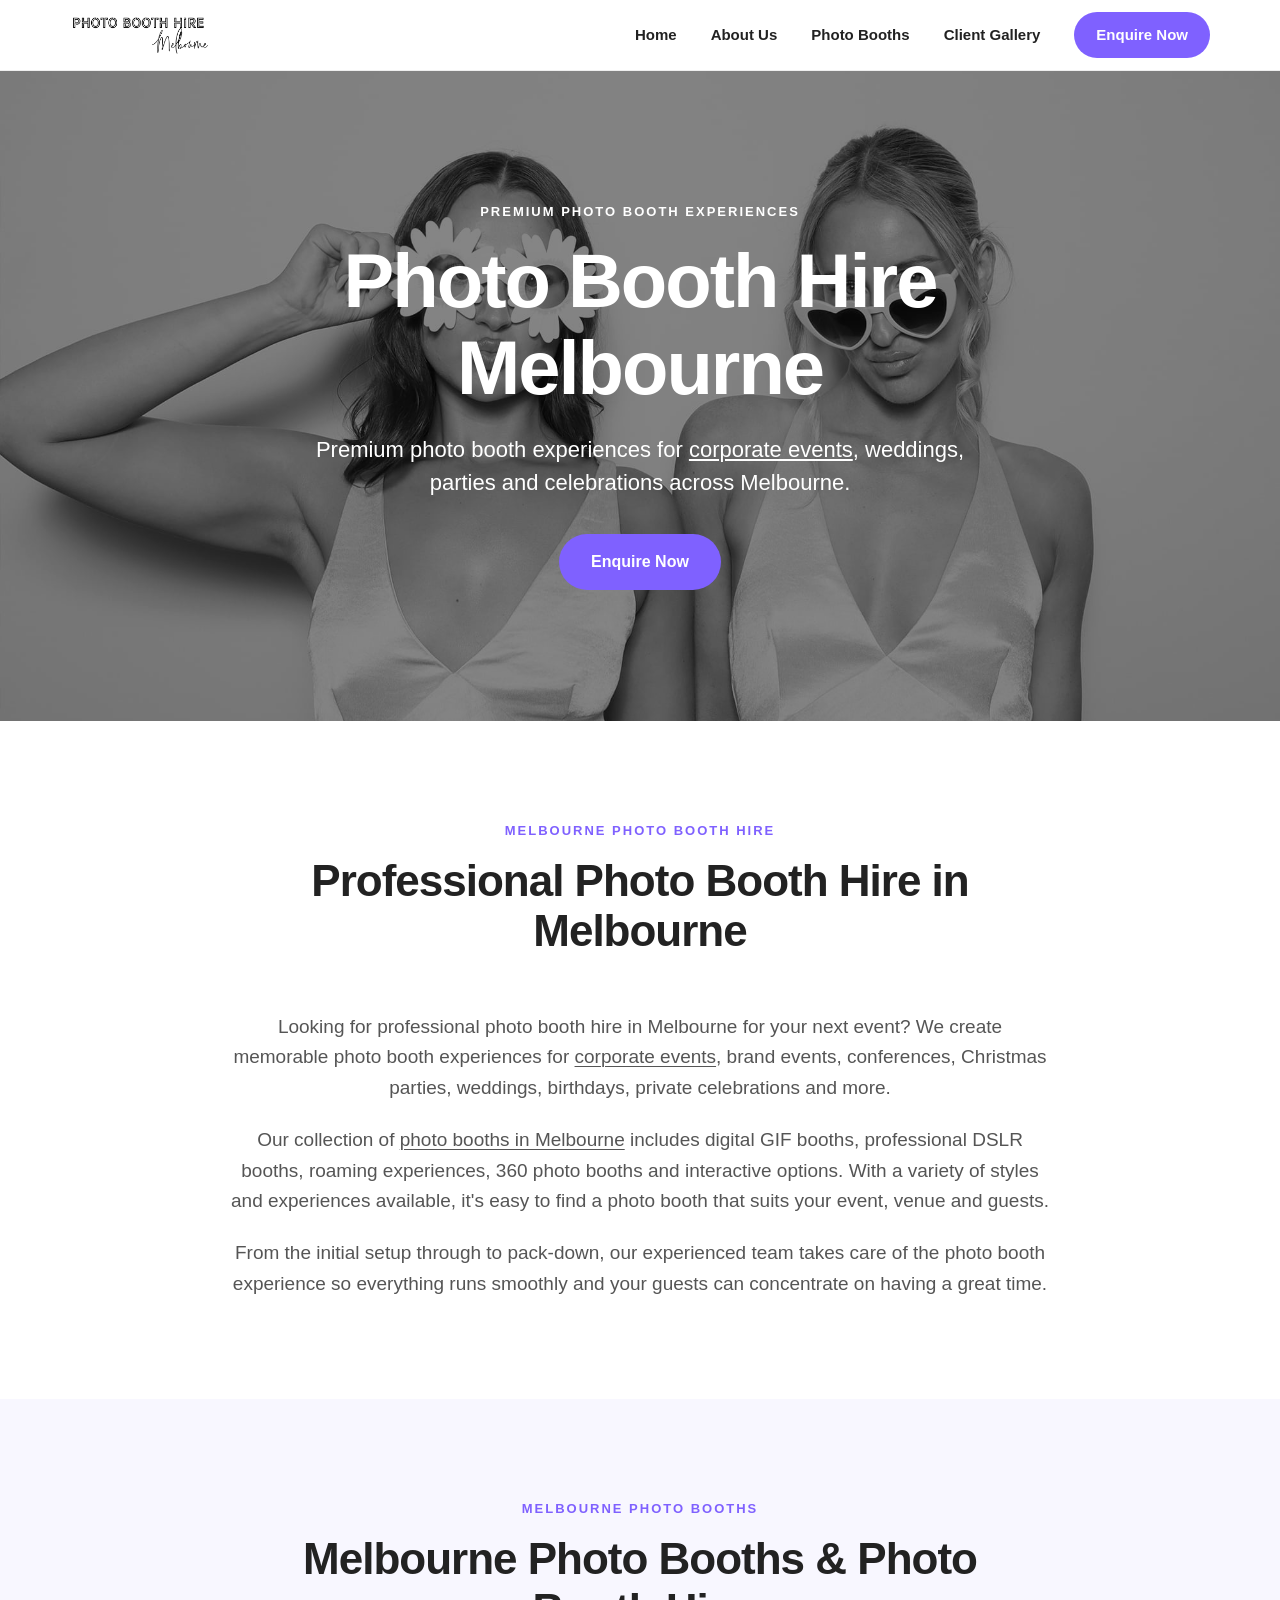
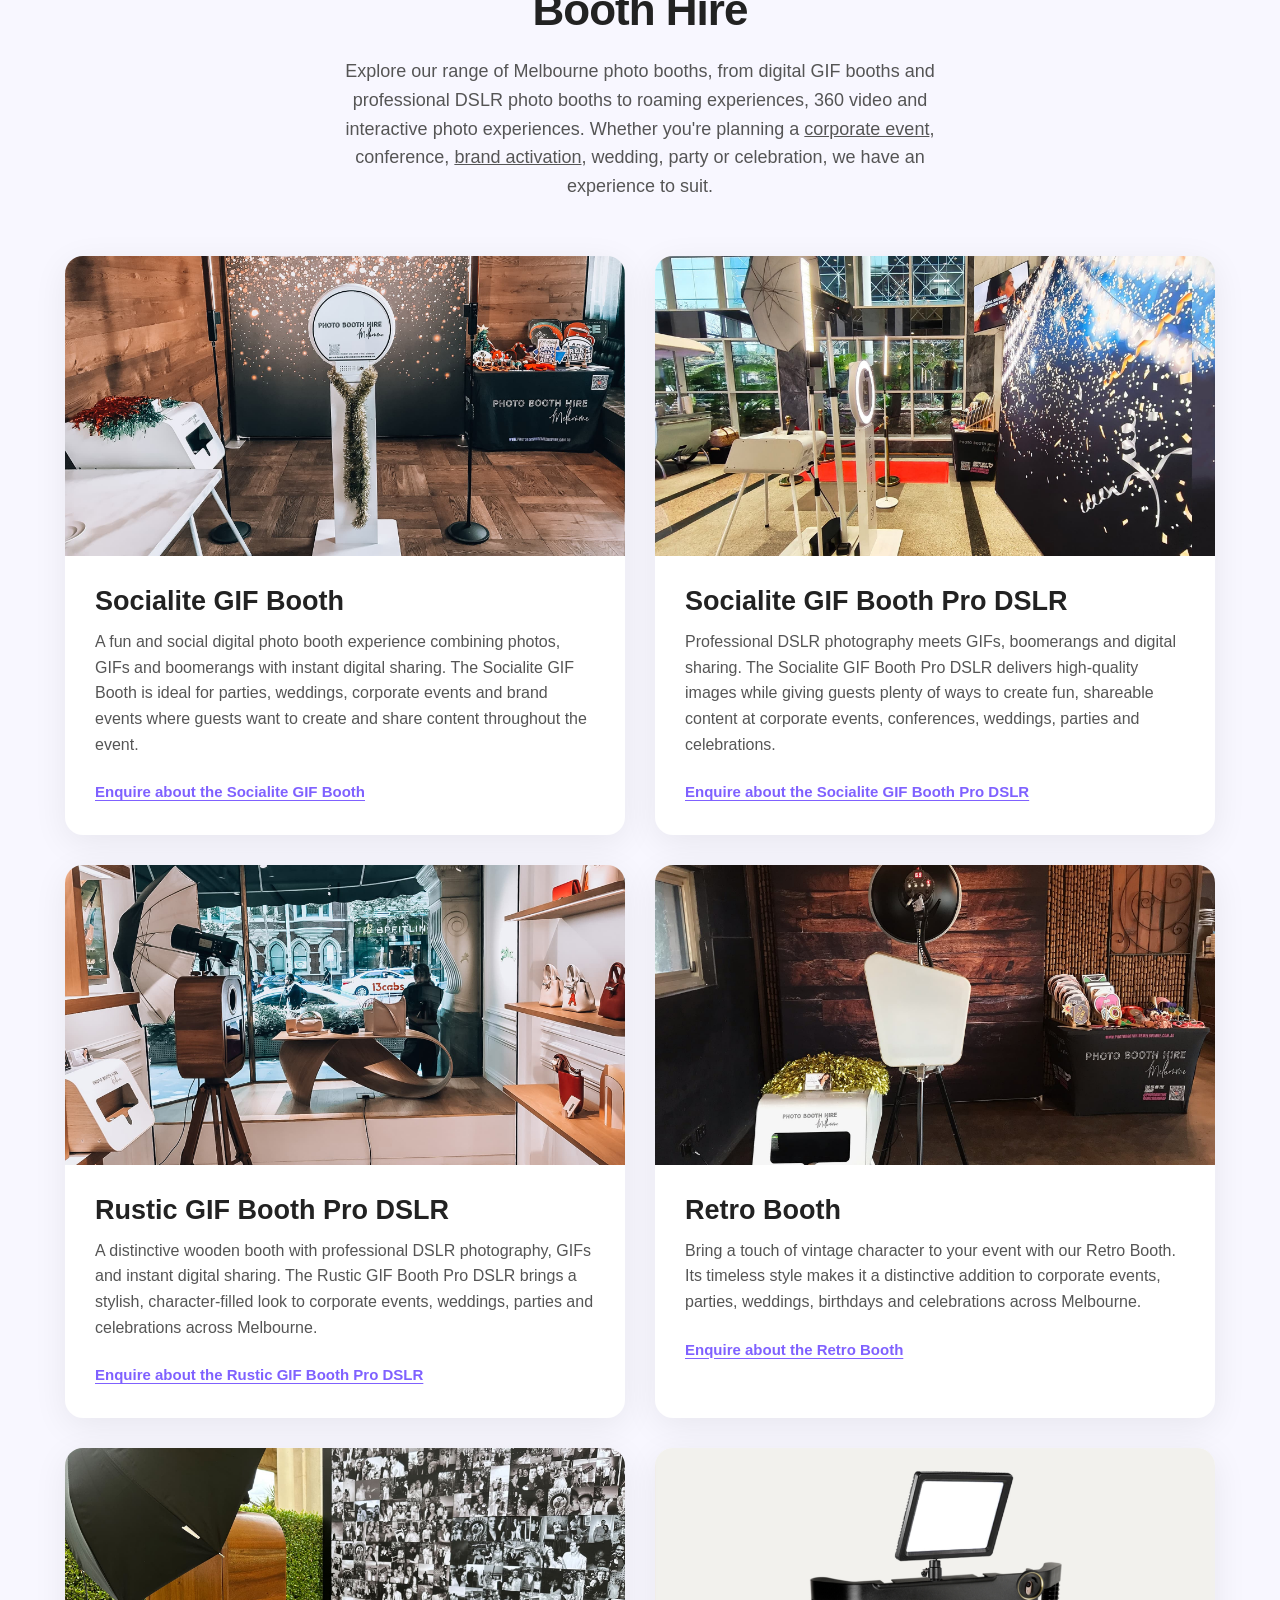
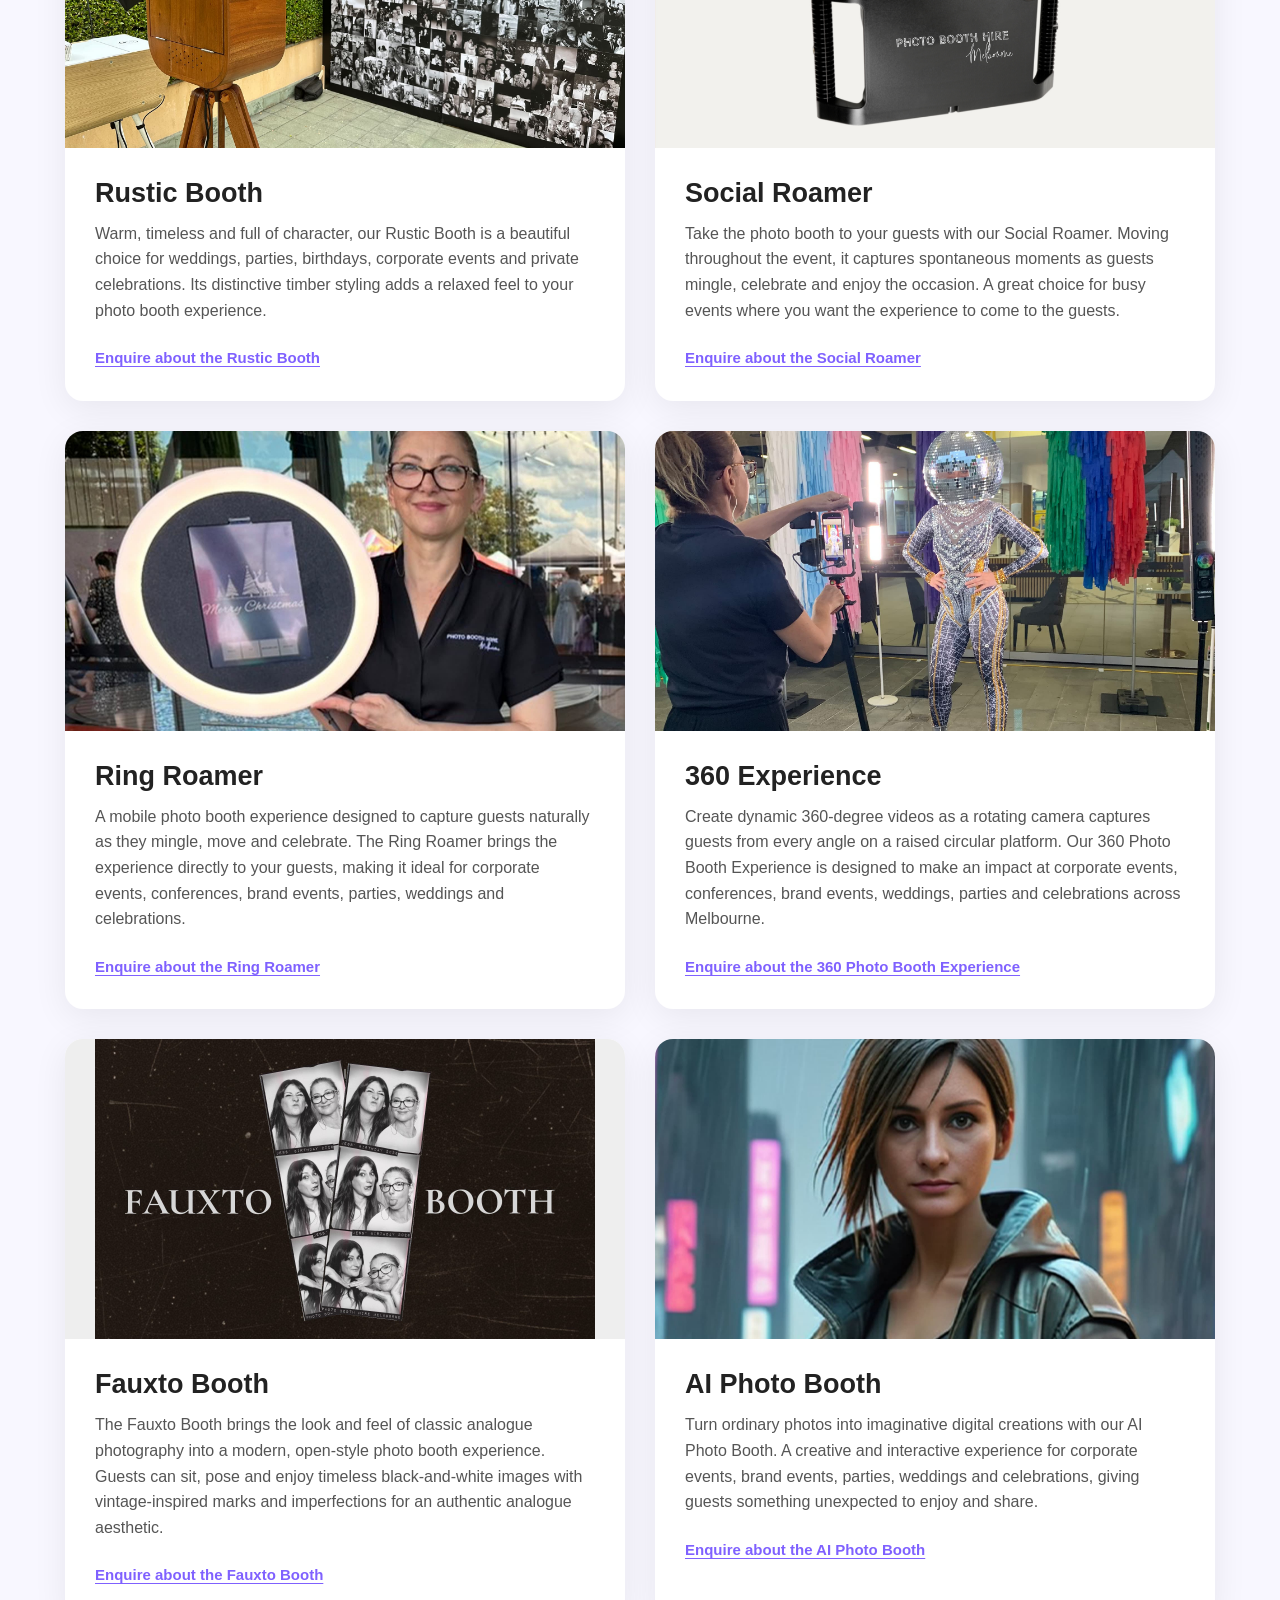
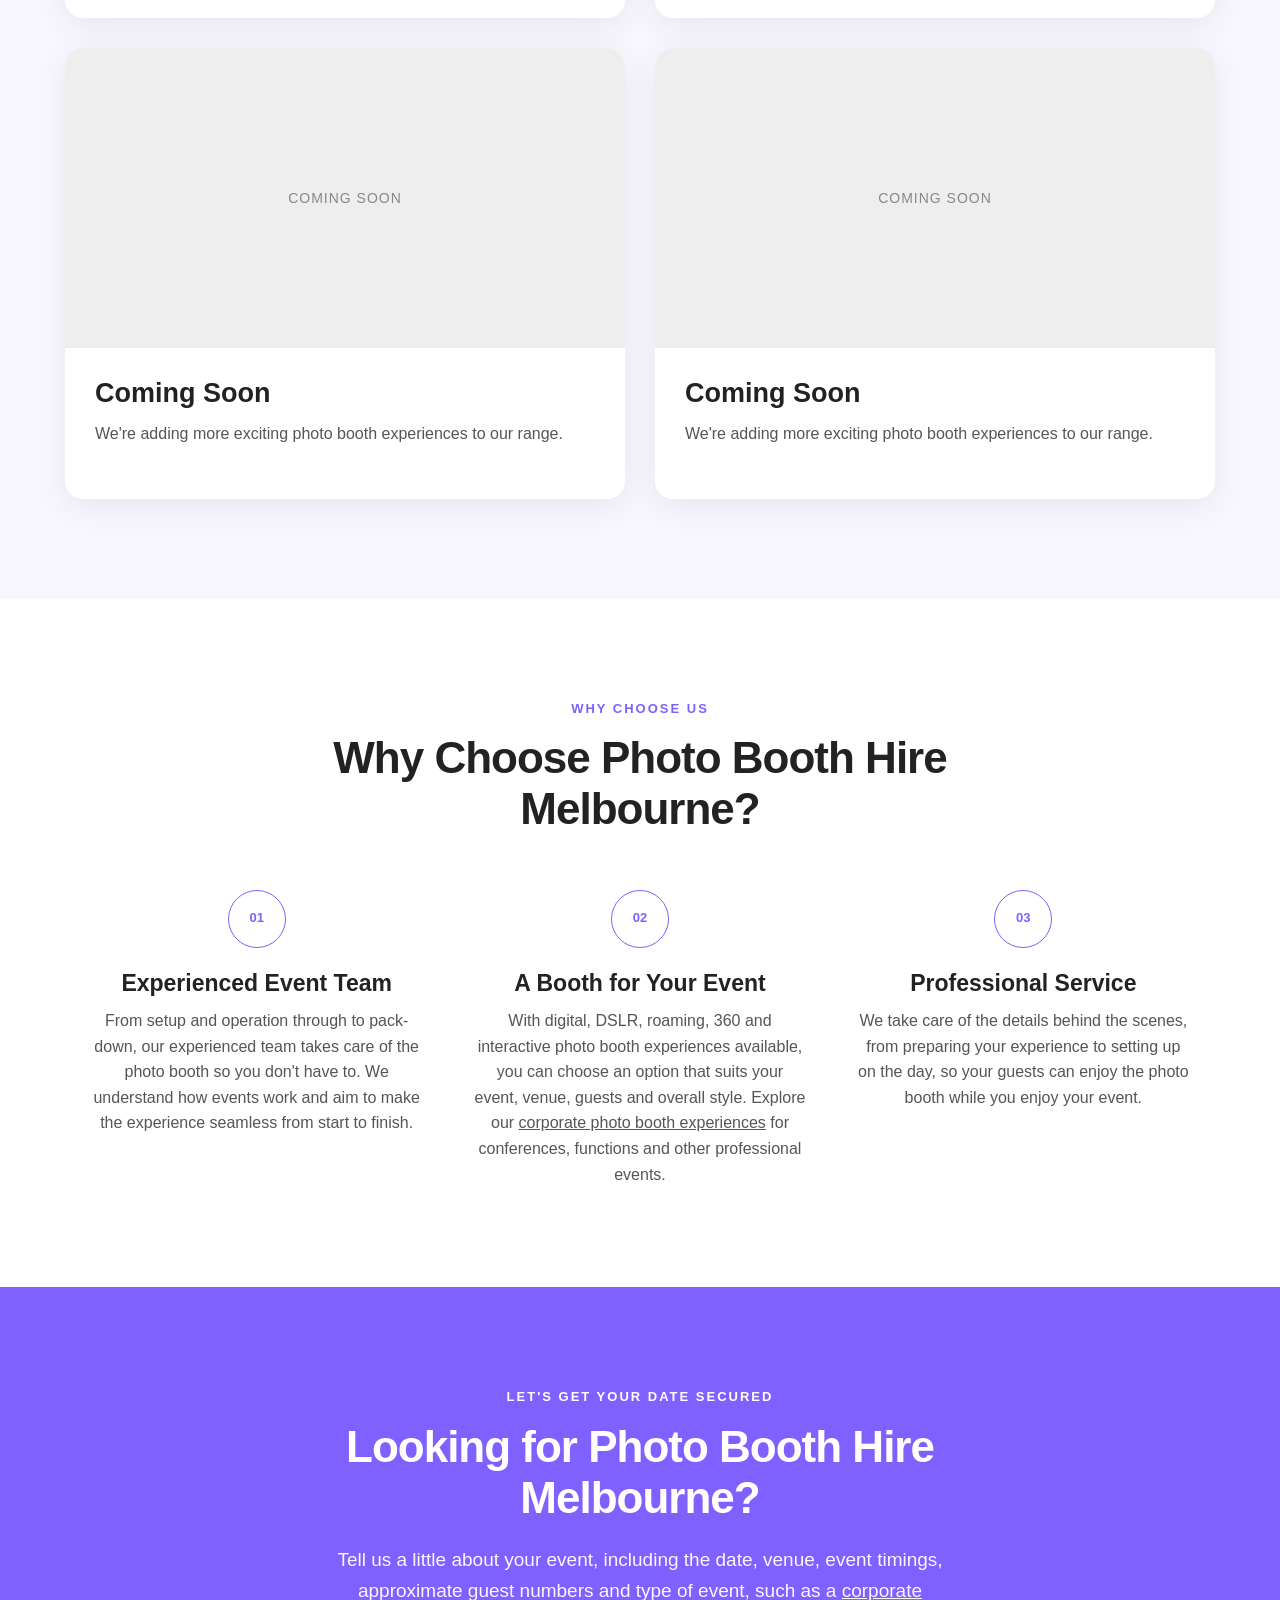
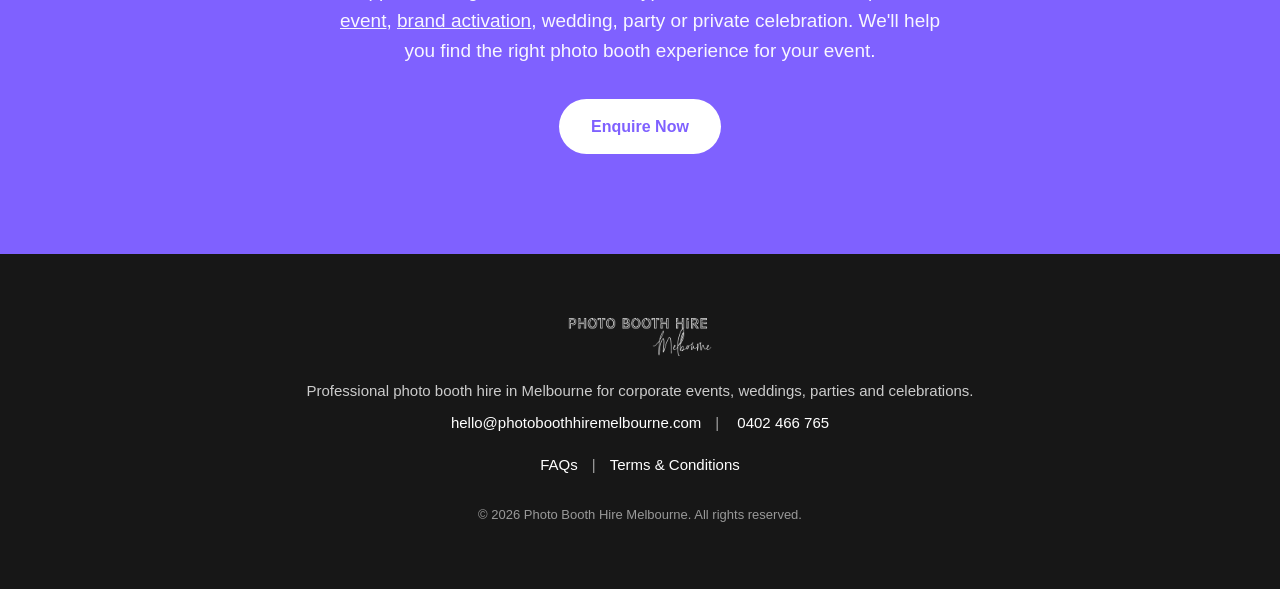
==== commit d85fe5c3: "Enhance content and add links for SEO improvements Updated hero tagline and added links to corporate" ====
--- a/index.html
+++ b/index.html
@@ -73,9 +73,9 @@
 
             <h1>Photo Booth Hire Melbourne</h1>
 
-            <p class="hero-tagline">
-                Premium photo booth experiences for corporate events, weddings, parties and celebrations across Melbourne.
-            </p>
+<p class="hero-tagline">
+    Premium photo booth experiences for <a href="corporate-photo-booth-hire-melbourne.html">corporate events</a>, weddings, parties and celebrations across Melbourne.
+</p>
 
             <a href="#contact"
                class="button"
@@ -97,11 +97,12 @@
 
         <div class="about-content">
 
-            <p>
-                Looking for professional photo booth hire in Melbourne for your next event?
-                We create memorable photo booth experiences for corporate events, brand events,
-                conferences, Christmas parties, weddings, birthdays, private celebrations and more.
-            </p>
+<p>
+    Looking for professional photo booth hire in Melbourne for your next event?
+    We create memorable photo booth experiences for <a href="corporate-photo-booth-hire-melbourne.html">corporate events</a>,
+    brand events, conferences, Christmas parties, weddings, birthdays, private
+    celebrations and more.
+</p>
 
             <p>
                 Our collection of <a href="#booths">photo booths in Melbourne</a> includes
@@ -129,13 +130,14 @@
 
             <h2>Melbourne Photo Booths &amp; Photo Booth Hire</h2>
 
-            <p>
-                Explore our range of Melbourne photo booths, from digital GIF booths and
-                professional DSLR photo booths to roaming experiences, 360 video and
-                interactive photo experiences. Whether you're planning a corporate event,
-                conference, brand event, wedding, party or celebration, we have an experience
-                to suit.
-            </p>
+<p>
+    Explore our range of Melbourne photo booths, from digital GIF booths and
+    professional DSLR photo booths to roaming experiences, 360 video and
+    interactive photo experiences. Whether you're planning a
+    <a href="corporate-photo-booth-hire-melbourne.html">corporate event</a>,
+    conference, <a href="experiential-brand-activation-photo-booth-hire-melbourne.html">brand activation</a>,
+    wedding, party or celebration, we have an experience to suit.
+</p>
         </div>
 
         <div class="booth-grid">
@@ -483,11 +485,12 @@
 
                 <h3>A Booth for Your Event</h3>
 
-                <p>
-                    With digital, DSLR, roaming, 360 and interactive photo booth experiences
-                    available, you can choose an option that suits your event, venue,
-                    guests and overall style.
-                </p>
+<p>
+    With digital, DSLR, roaming, 360 and interactive photo booth experiences
+    available, you can choose an option that suits your event, venue,
+    guests and overall style. Explore our <a href="corporate-photo-booth-hire-melbourne.html">corporate photo booth experiences</a>
+    for conferences, functions and other professional events.
+</p>
 
             </div>
 
@@ -520,12 +523,14 @@
 
             <h2>Looking for Photo Booth Hire Melbourne?</h2>
 
-            <p>
-                Tell us a little about your event, including the date, venue, event timings,
-                approximate guest numbers and type of event, such as a corporate event,
-                brand activation, wedding, party or private celebration. We'll help you
-                find the right photo booth experience for your event.
-            </p>
+<p>
+    Tell us a little about your event, including the date, venue, event timings,
+    approximate guest numbers and type of event, such as a
+    <a href="corporate-photo-booth-hire-melbourne.html">corporate event</a>,
+    <a href="experiential-brand-activation-photo-booth-hire-melbourne.html">brand activation</a>,
+    wedding, party or private celebration. We'll help you find the right photo
+    booth experience for your event.
+</p>
 
             <a href="mailto:hello@photoboothhiremelbourne.com"
                class="button button-light">
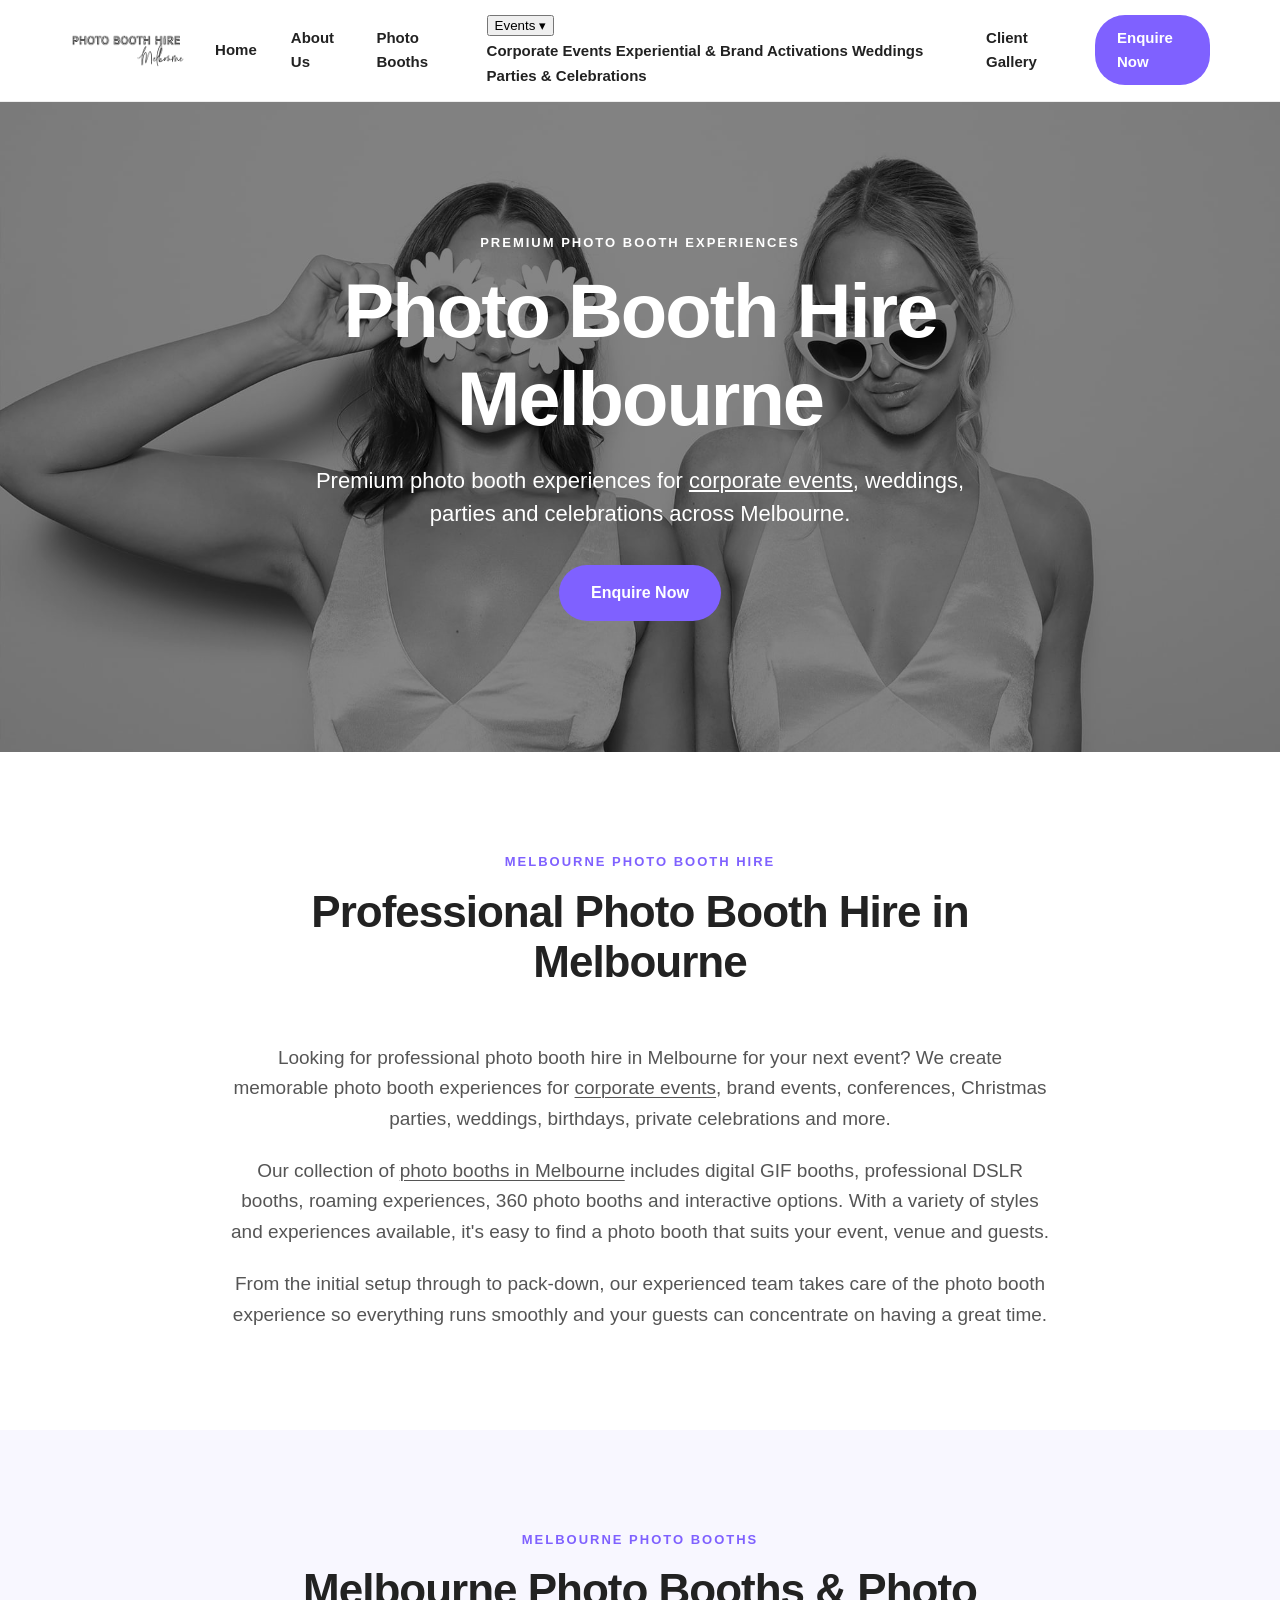
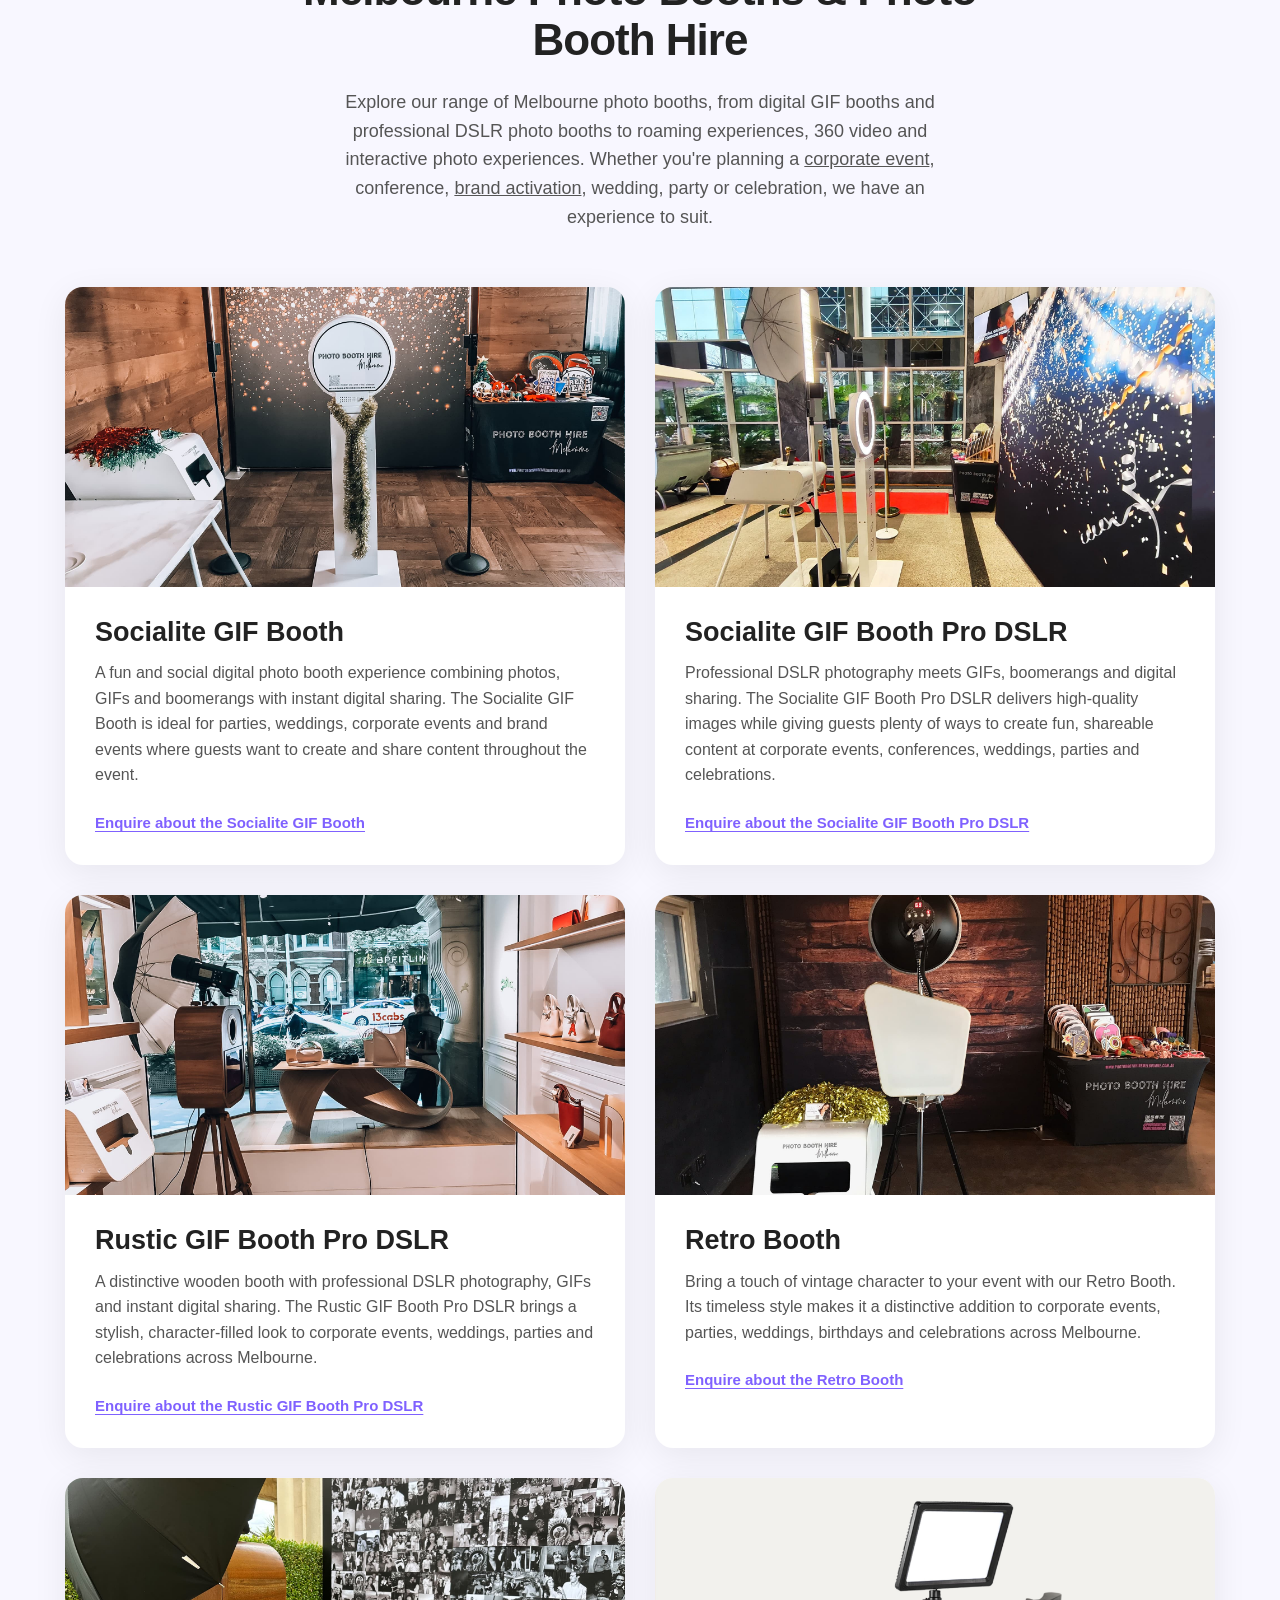
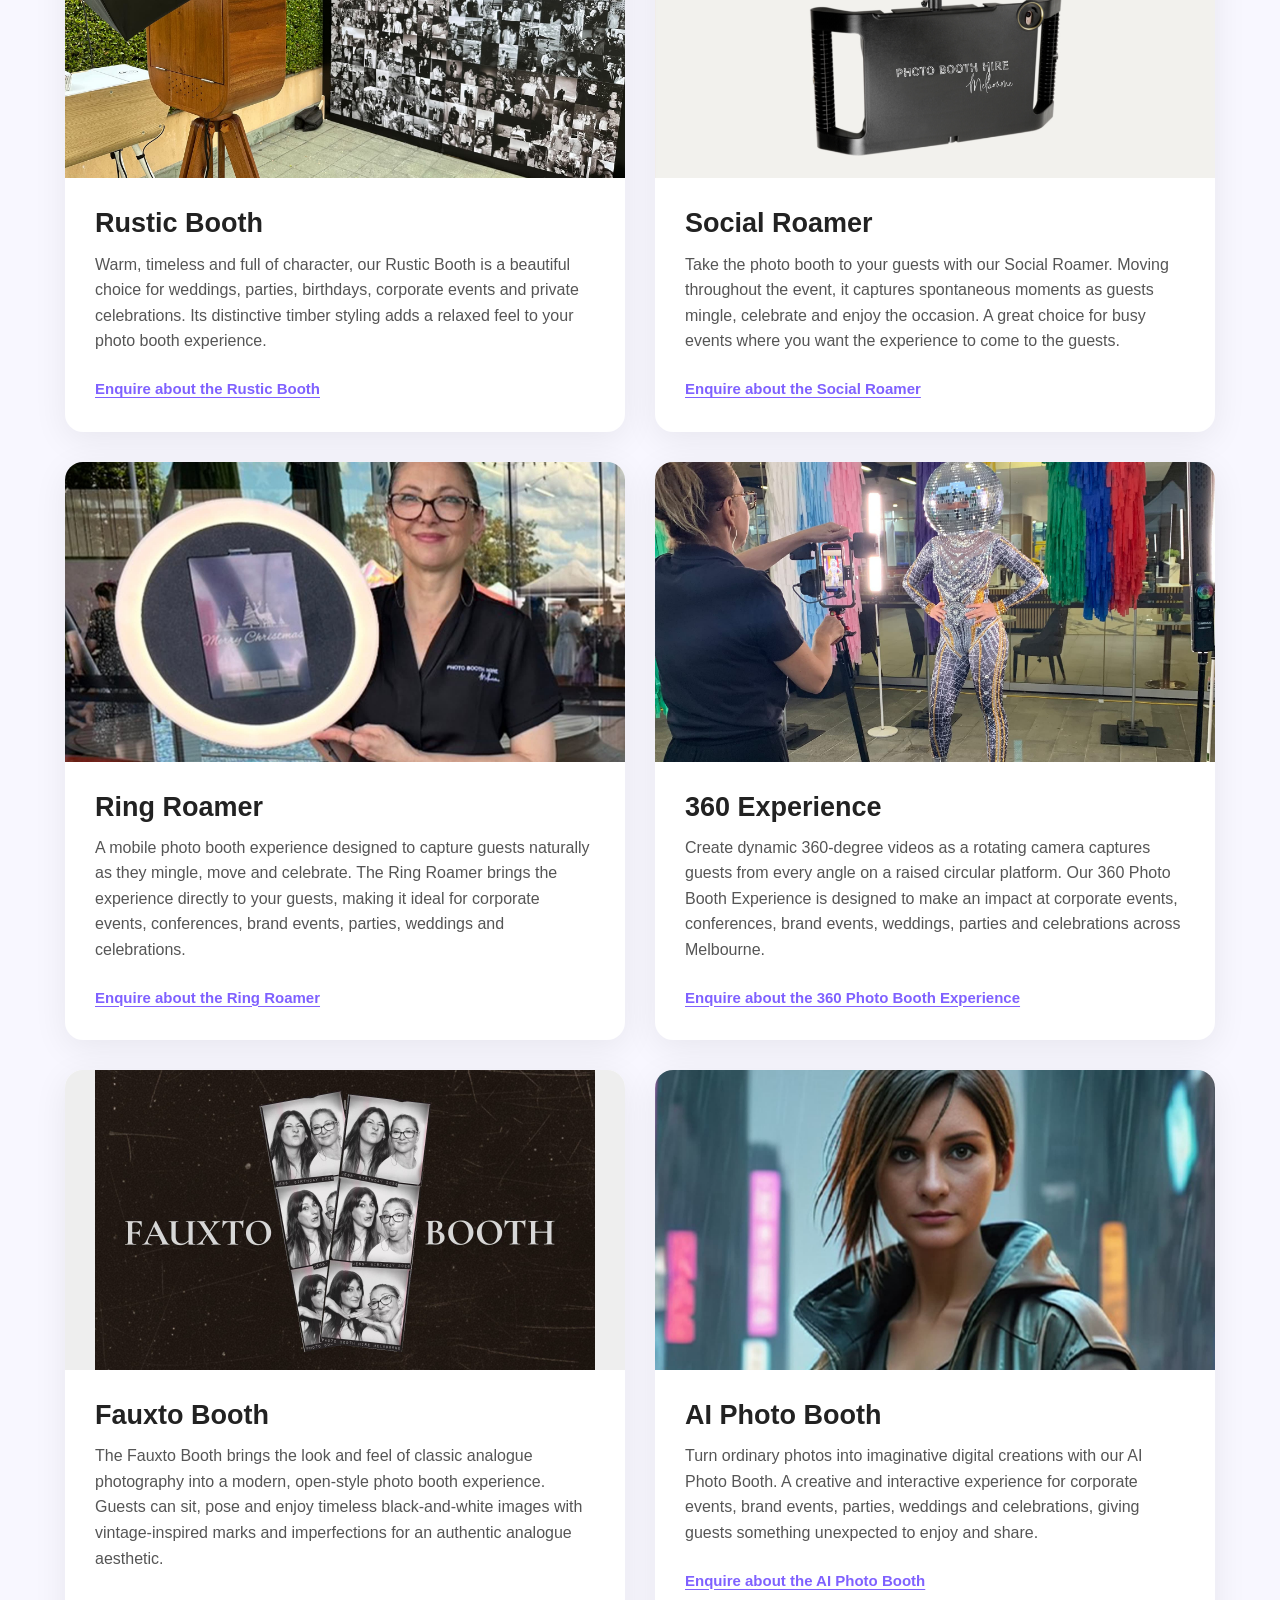
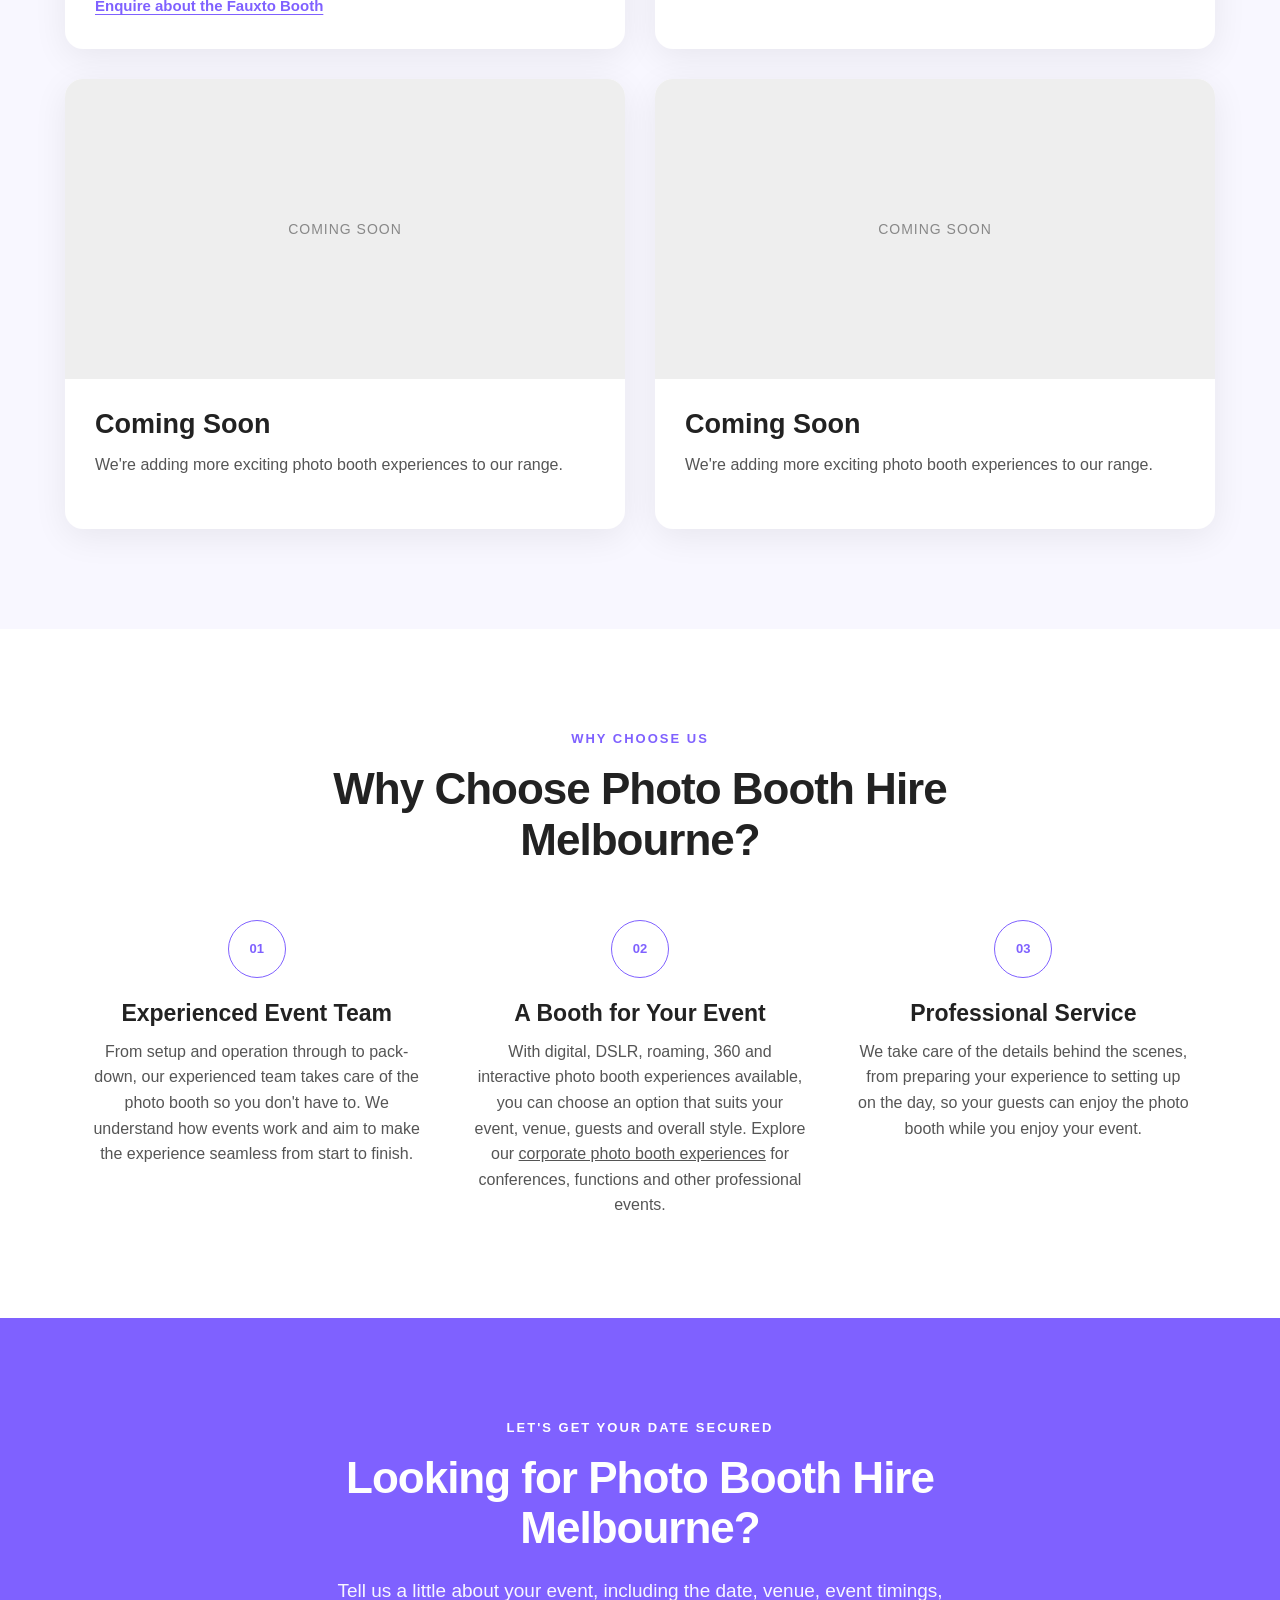
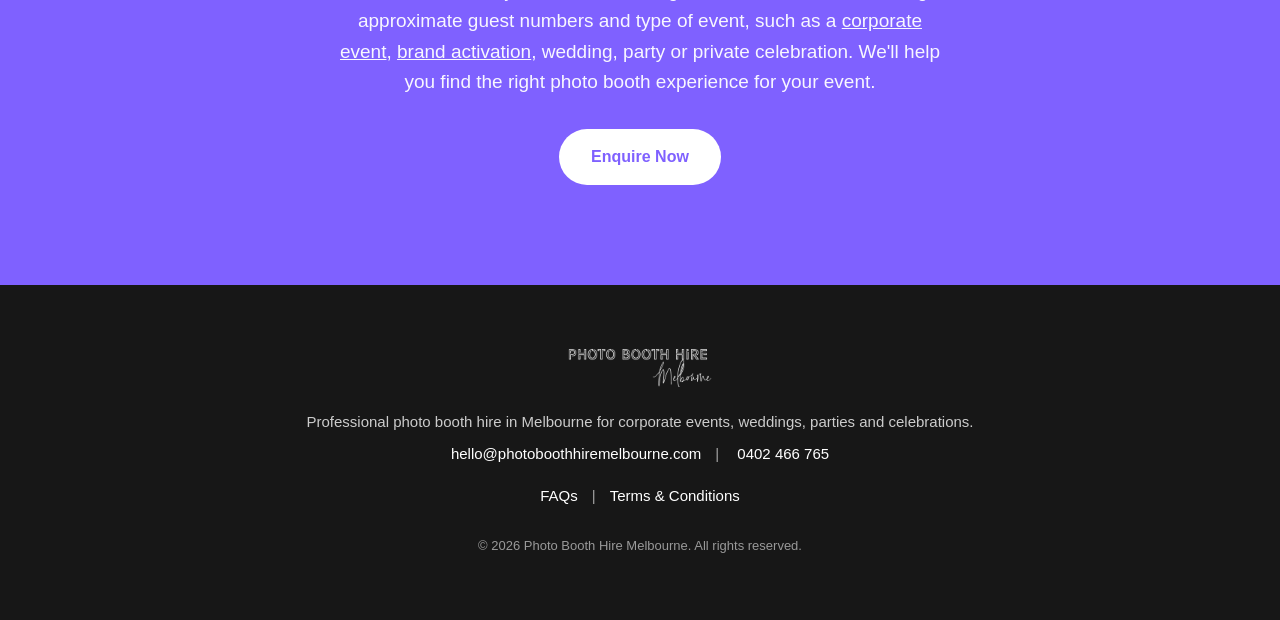
==== commit f6d192f7: "Refactor navigation menu with dropdown for events" ====
--- a/index.html
+++ b/index.html
@@ -47,13 +47,49 @@
      style="width: 140px;">
         </a>
 
-        <nav class="main-nav">
-            <a href="./" aria-label="Photo Booth Hire Melbourne home">Home</a>
-            <a href="#about" aria-label="About Photo Booth Hire Melbourne">About Us</a>
-            <a href="#booths" aria-label="Melbourne photo booths">Photo Booths</a>
-            <a href="https://photoboothhiremelbourne.smugmug.com/Client-Galleries" aria-label="Client photo galleries">Client Gallery</a>
-            <a href="#contact" class="nav-button" aria-label="Enquire about photo booth hire in Melbourne">Enquire Now</a>
-        </nav>
+<nav class="main-nav">
+    <a href="./" aria-label="Photo Booth Hire Melbourne home">Home</a>
+
+    <a href="#about" aria-label="About Photo Booth Hire Melbourne">About Us</a>
+
+    <a href="#booths" aria-label="Melbourne photo booths">Photo Booths</a>
+
+    <div class="nav-dropdown">
+        <button type="button" class="nav-dropdown-toggle" aria-haspopup="true">
+            Events
+            <span class="nav-arrow">▾</span>
+        </button>
+
+        <div class="nav-dropdown-menu">
+            <a href="corporate-photo-booth-hire-melbourne.html">
+                Corporate Events
+            </a>
+
+            <a href="experiential-brand-activation-photo-booth-hire-melbourne.html">
+                Experiential &amp; Brand Activations
+            </a>
+
+            <a href="wedding-photo-booth-hire-melbourne.html">
+                Weddings
+            </a>
+
+            <a href="party-photo-booth-hire-melbourne.html">
+                Parties &amp; Celebrations
+            </a>
+        </div>
+    </div>
+
+    <a href="https://photoboothhiremelbourne.smugmug.com/Client-Galleries"
+       aria-label="Client photo galleries">
+        Client Gallery
+    </a>
+
+    <a href="#contact"
+       class="nav-button"
+       aria-label="Enquire about photo booth hire in Melbourne">
+        Enquire Now
+    </a>
+</nav>
 
     </div>
 </header>
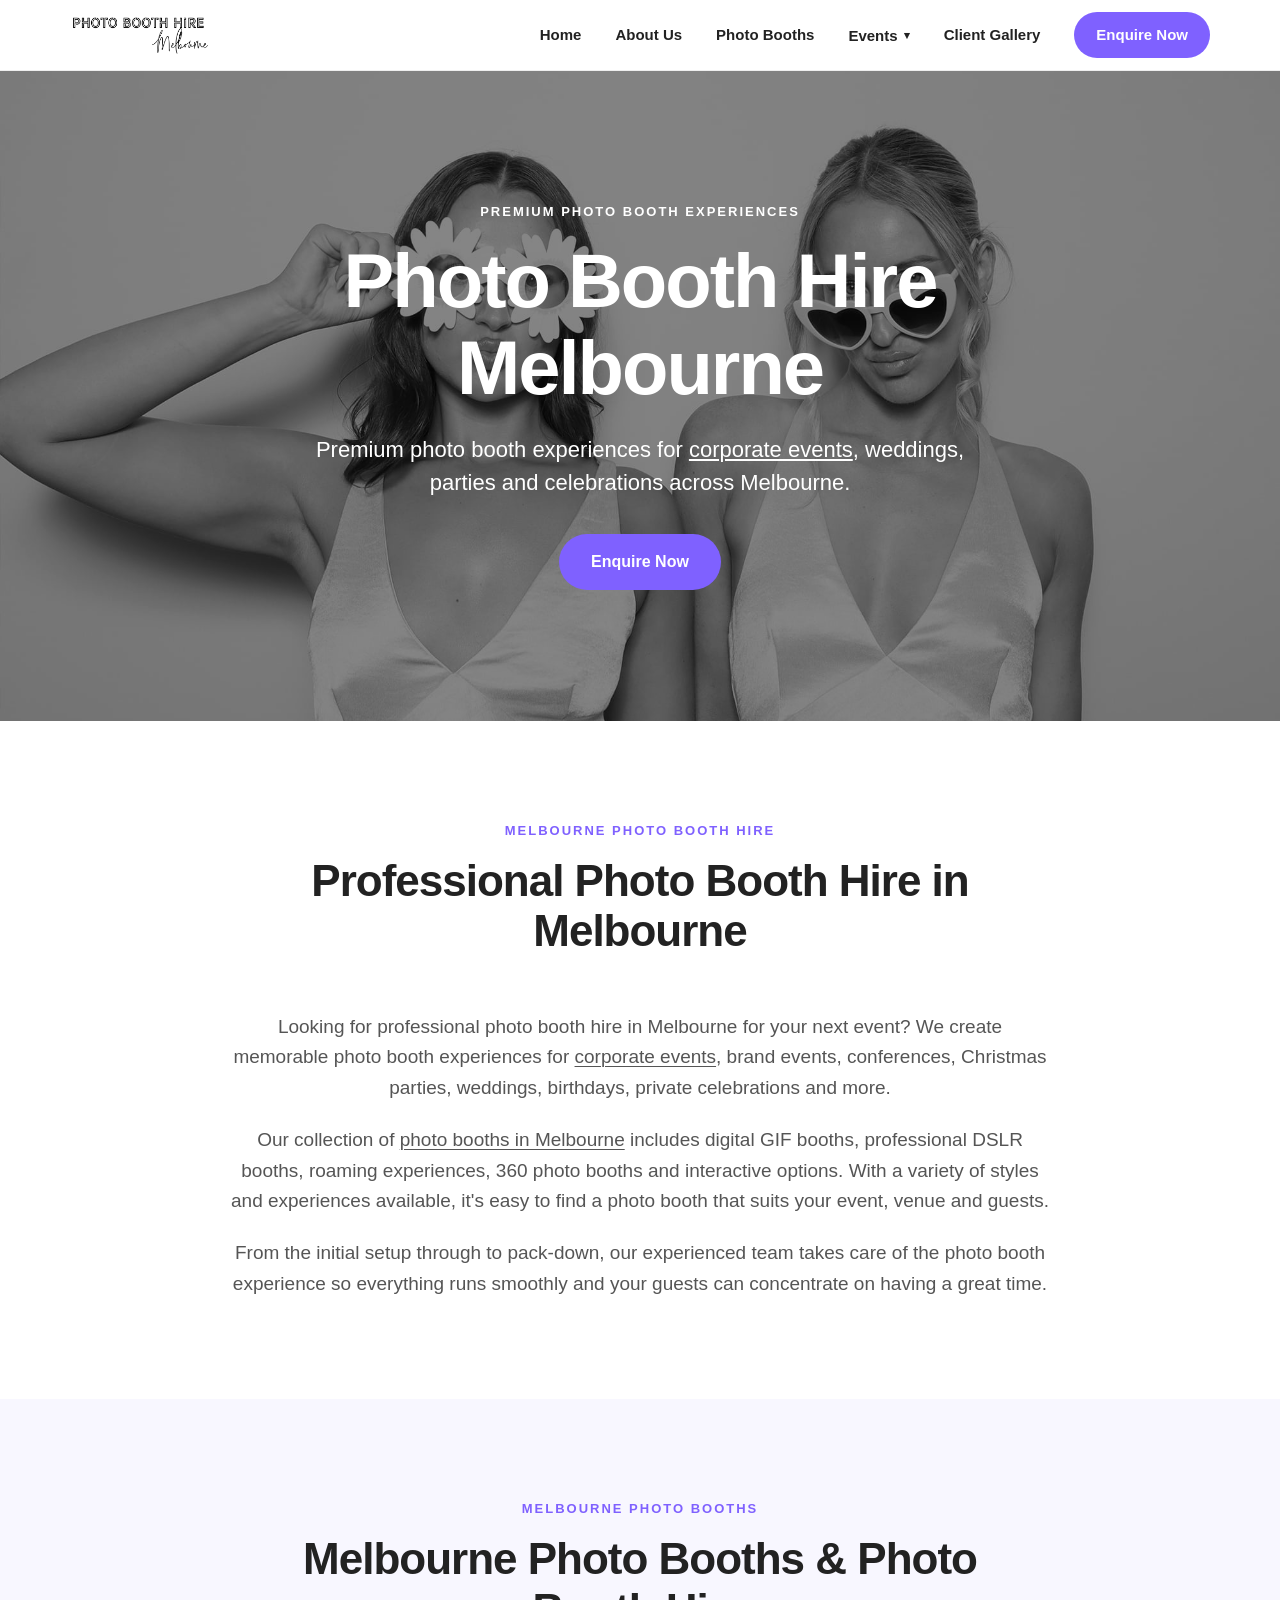
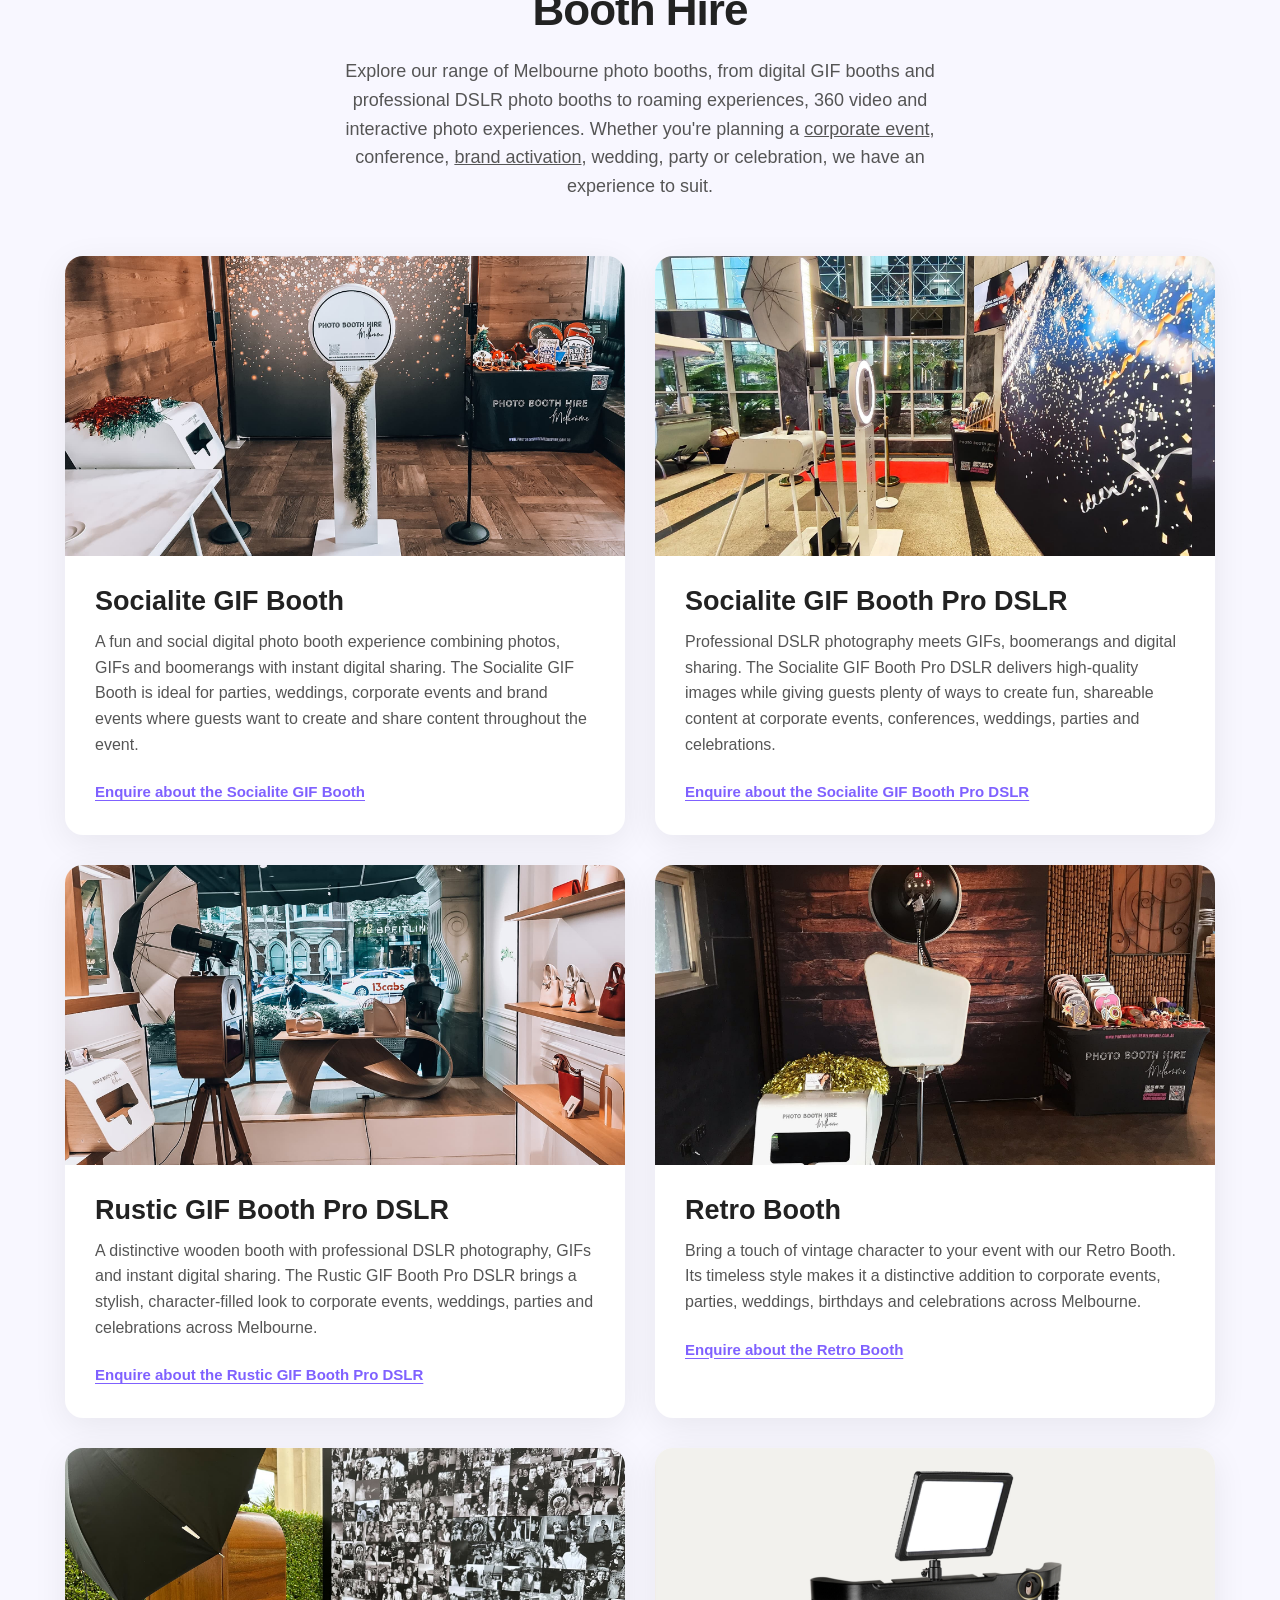
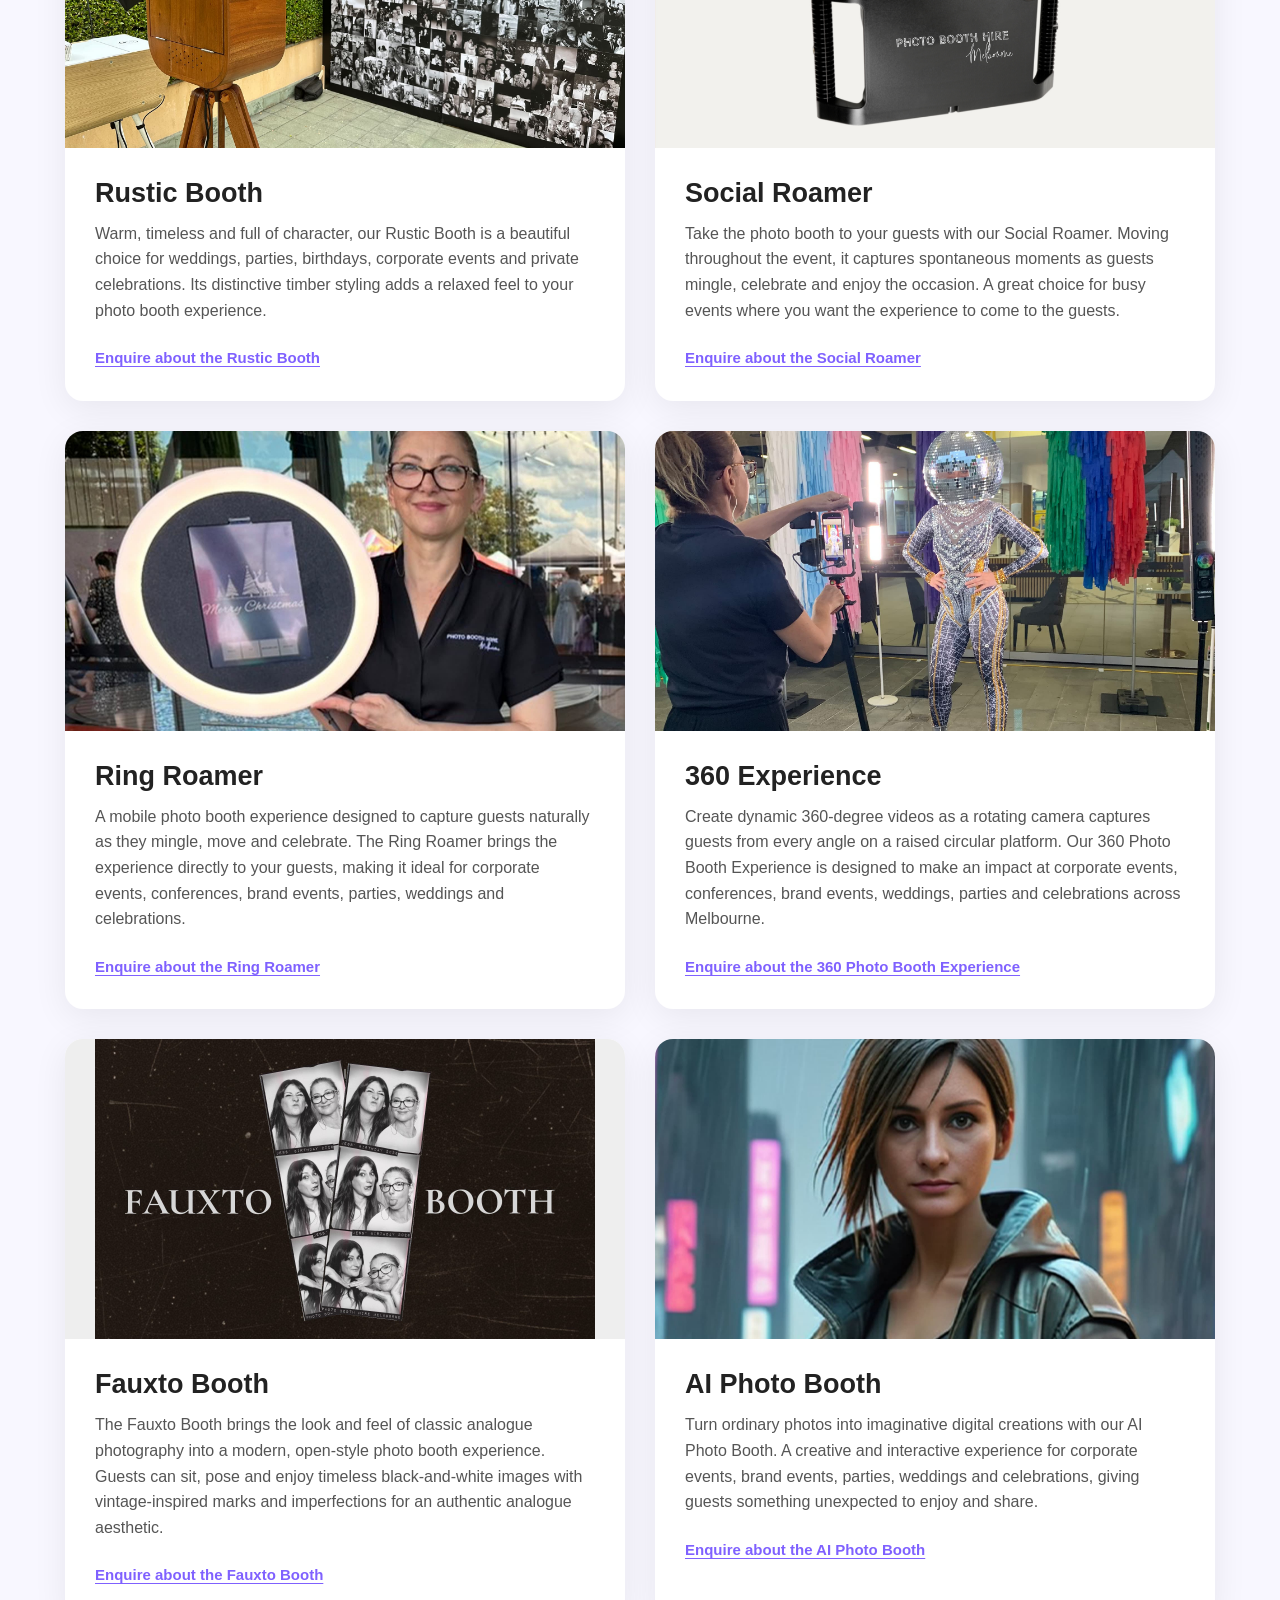
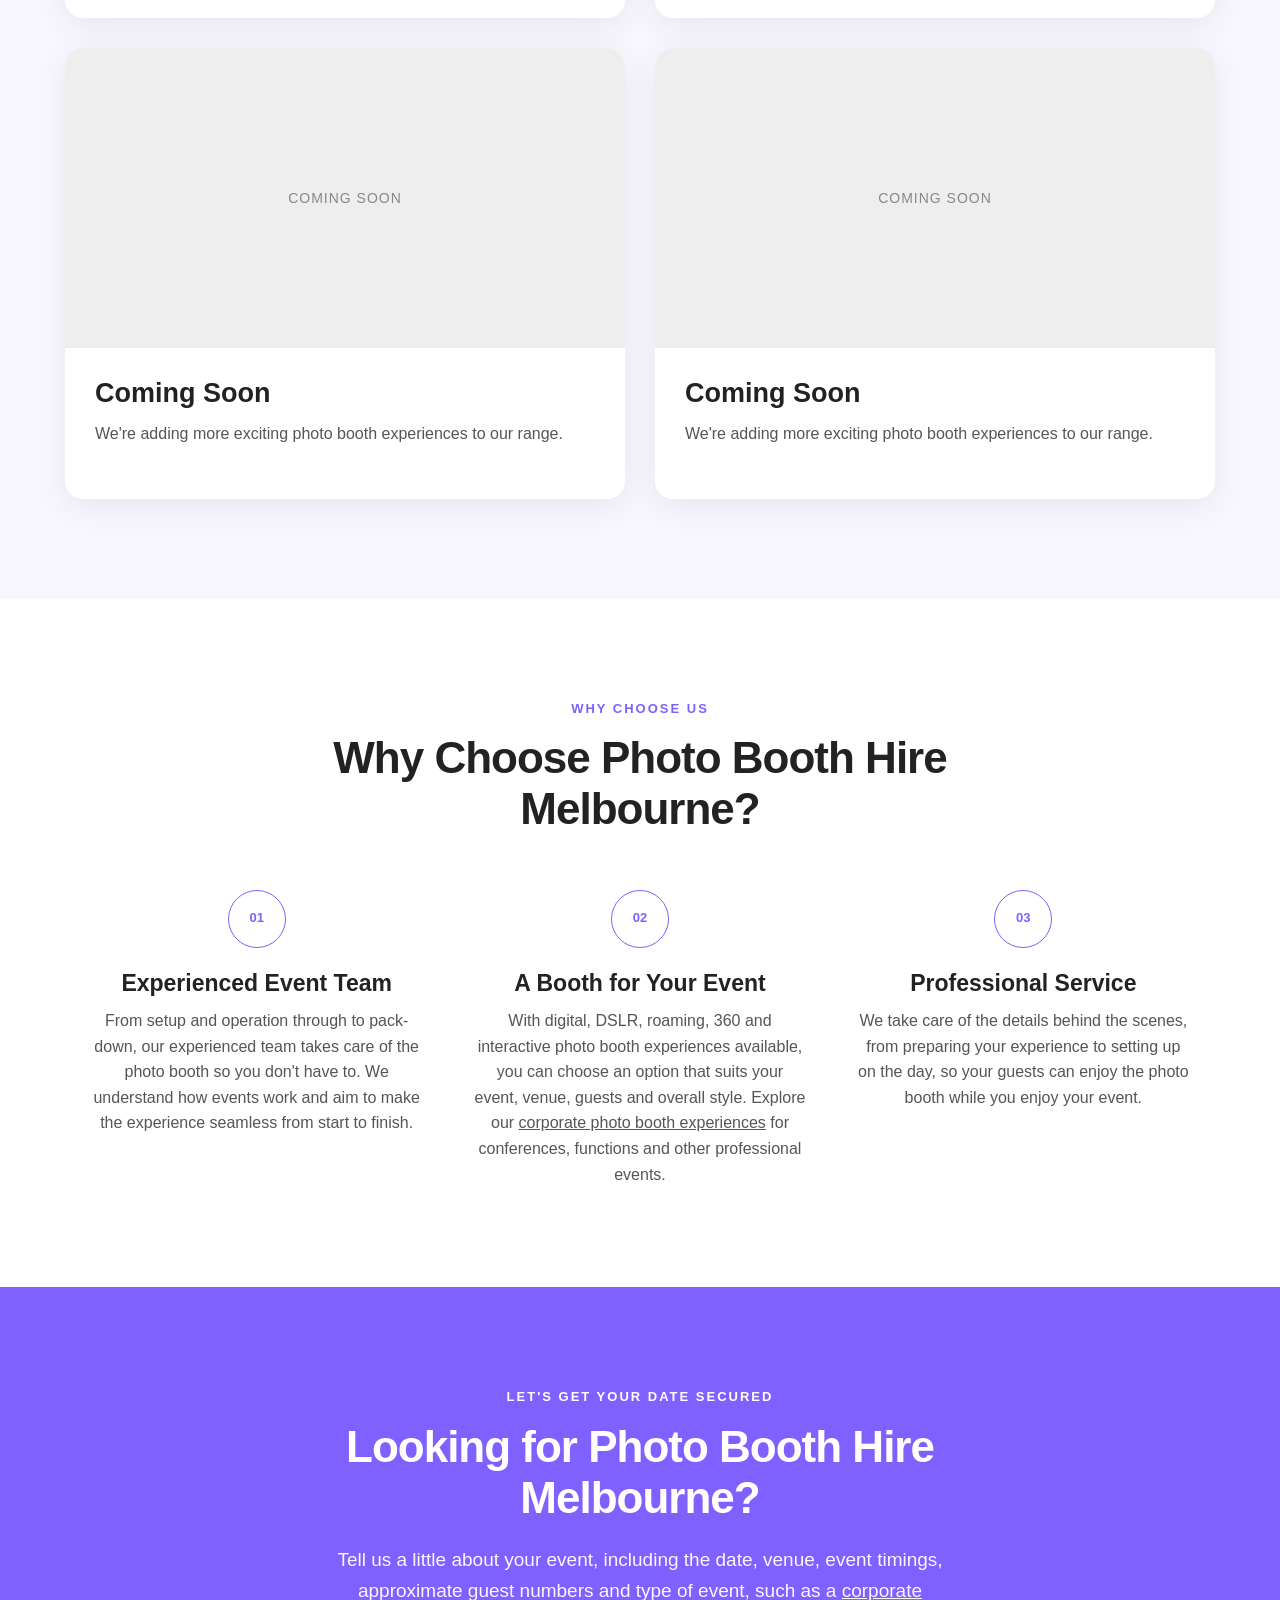
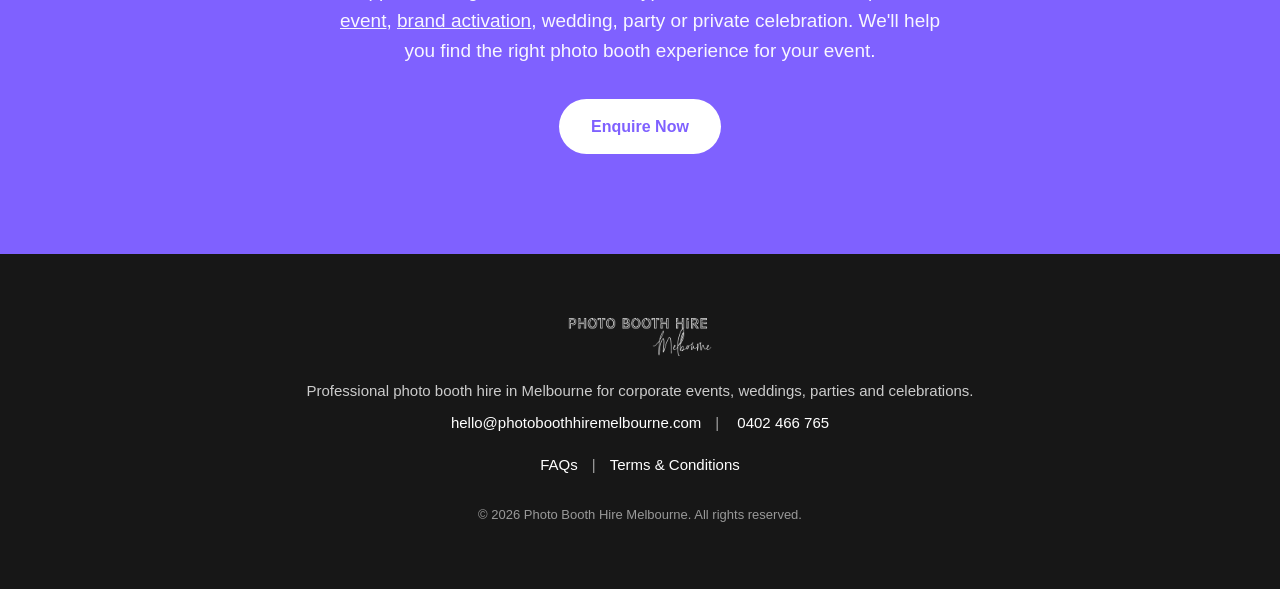
==== commit 94ad2a98: "Update index.html" ====
--- a/index.html
+++ b/index.html
@@ -616,5 +616,18 @@
 
 </footer>
 
+<script>
+document.addEventListener("DOMContentLoaded", function () {
+
+    const dropdown = document.querySelector(".nav-dropdown");
+    const toggle = document.querySelector(".nav-dropdown-toggle");
+
+    toggle.addEventListener("click", function () {
+        dropdown.classList.toggle("open");
+    });
+
+});
+</script>
+
 </body>
 </html>
--- a/style.css
+++ b/style.css
@@ -484,7 +484,42 @@
     .main-nav a {
         font-size: 14px;
     }
-
+    .nav-dropdown-toggle {
+        font-size: 14px;
+    }
+
+    .nav-dropdown {
+        display: flex;
+        align-items: center;
+    }
+
+    .nav-dropdown-menu {
+        position: static;
+        transform: none;
+        min-width: 100%;
+        width: 100%;
+        margin-top: 8px;
+        box-shadow: none;
+        border-radius: 8px;
+        opacity: 1;
+        visibility: visible;
+        pointer-events: auto;
+        display: none;
+        text-align: center;
+    }
+
+    .nav-dropdown:hover .nav-dropdown-menu {
+        display: none;
+    }
+
+    .nav-dropdown:focus-within .nav-dropdown-menu {
+        display: block;
+    }
+
+    .nav-dropdown-menu a {
+        padding: 9px 12px;
+        font-size: 14px;
+    }
     .main-nav .nav-button {
         padding: 9px 17px;
     }
@@ -752,3 +787,68 @@
     font-size: 13px;
     font-weight: 700;
 }
+/* ================================
+   EVENTS DROPDOWN
+================================ */
+
+.nav-dropdown {
+    position: relative;
+}
+
+.nav-dropdown-toggle {
+    background: none;
+    border: none;
+    padding: 0;
+    margin: 0;
+    font-family: inherit;
+    font-size: 15px;
+    font-weight: 600;
+    color: #222222;
+    cursor: pointer;
+    display: flex;
+    align-items: center;
+    gap: 6px;
+}
+
+.nav-dropdown-toggle:hover {
+    color: #7f61ff;
+}
+
+.nav-arrow {
+    font-size: 11px;
+    line-height: 1;
+}
+
+.nav-dropdown-menu {
+    position: absolute;
+    top: calc(100% + 14px);
+    left: 50%;
+    transform: translateX(-50%);
+    width: 270px;
+    background: #ffffff;
+    border: 1px solid #eeeeee;
+    border-radius: 10px;
+    box-shadow: 0 12px 30px rgba(0, 0, 0, 0.10);
+    padding: 10px 0;
+    display: none;
+    z-index: 1000;
+}
+
+.nav-dropdown-menu a {
+    display: block;
+    padding: 11px 18px;
+    color: #222222;
+    font-size: 14px;
+    font-weight: 600;
+    text-decoration: none;
+    white-space: nowrap;
+}
+
+.nav-dropdown-menu a:hover {
+    background: #f8f7ff;
+    color: #7f61ff;
+}
+
+.nav-dropdown:hover .nav-dropdown-menu {
+    display: block;
+}
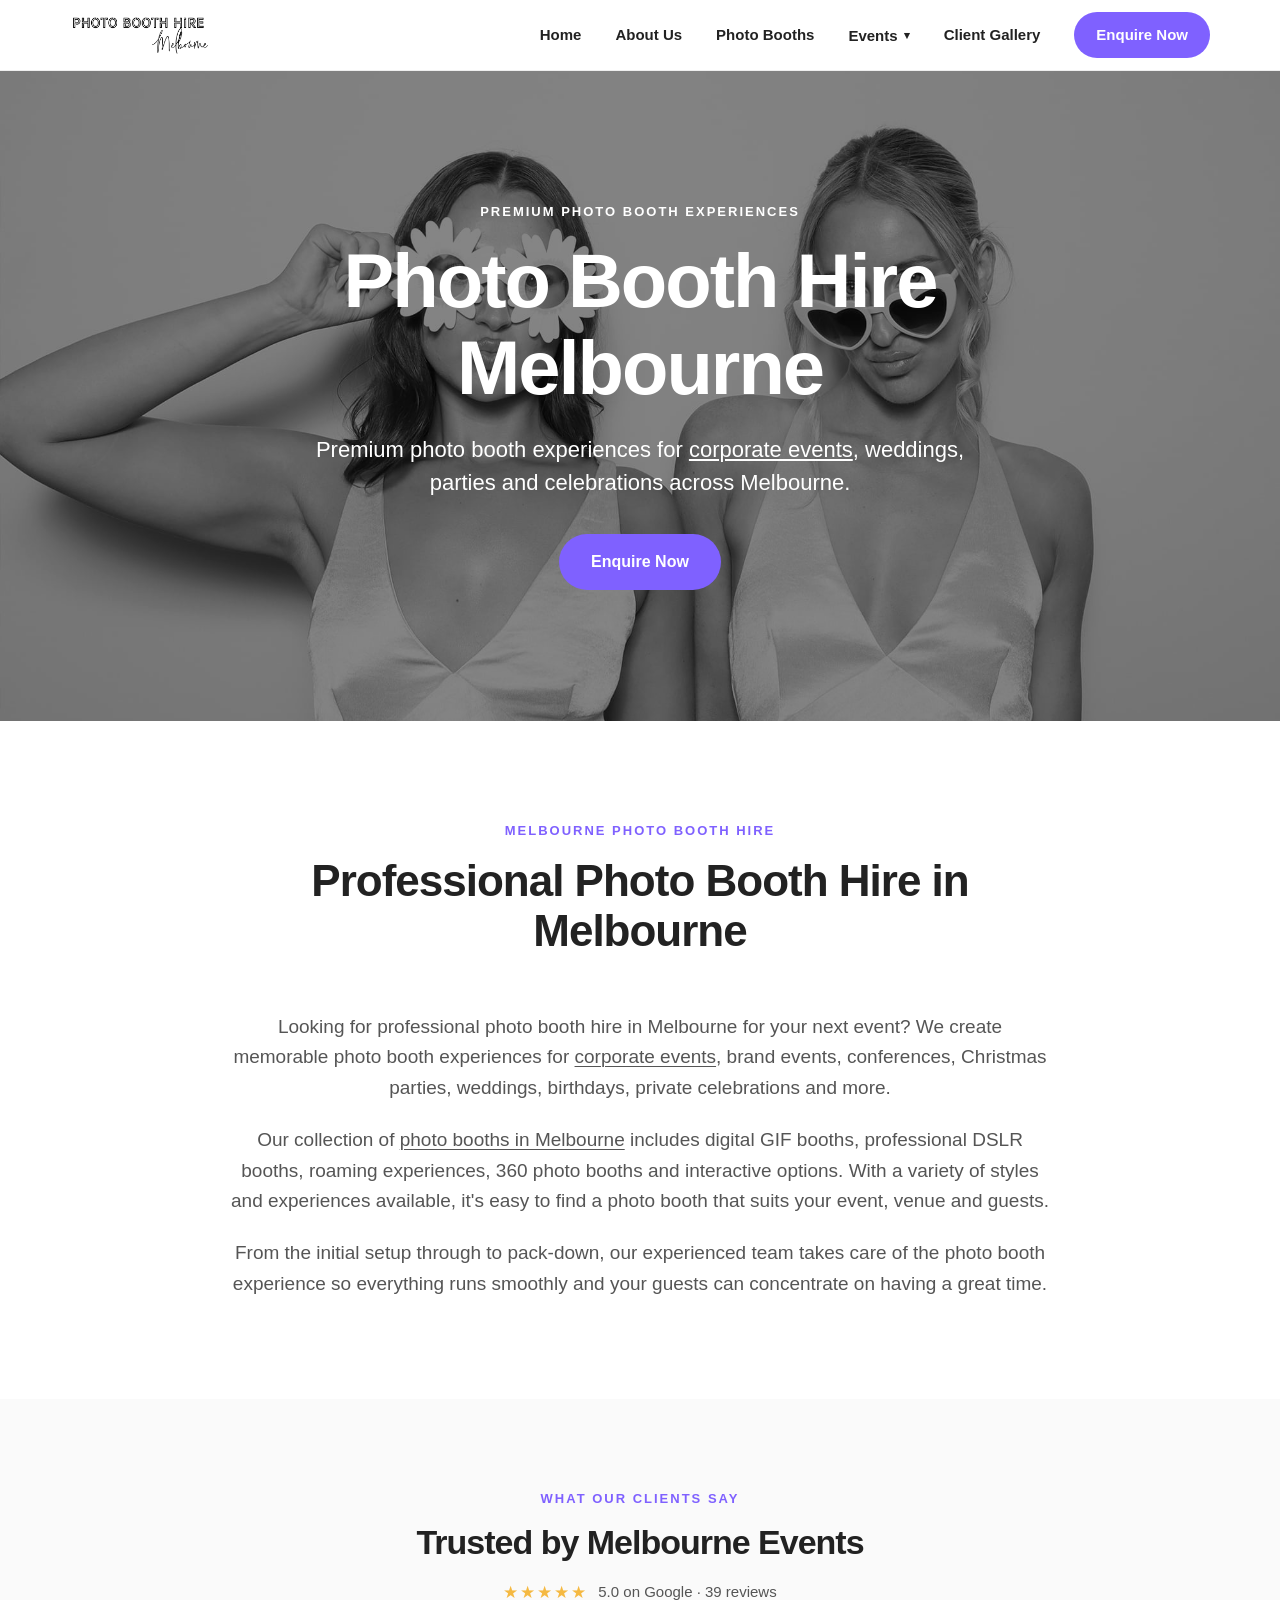
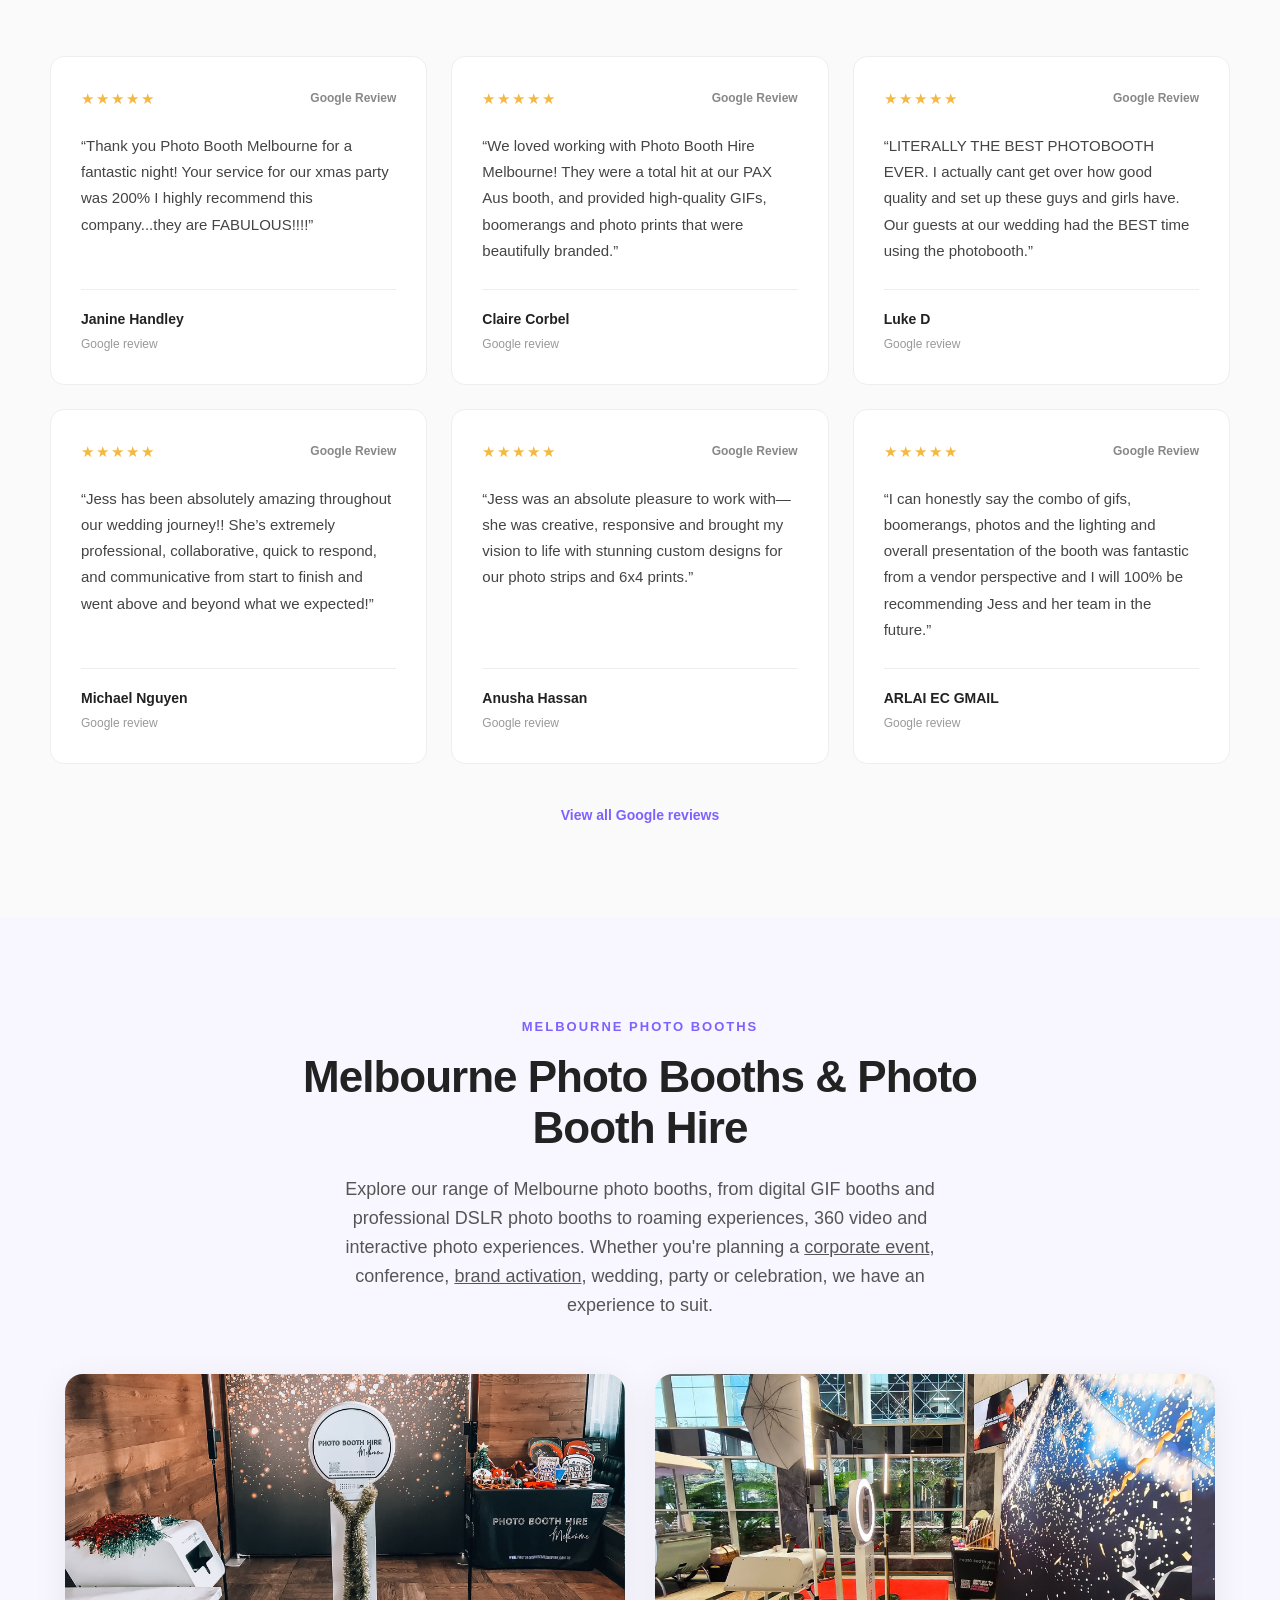
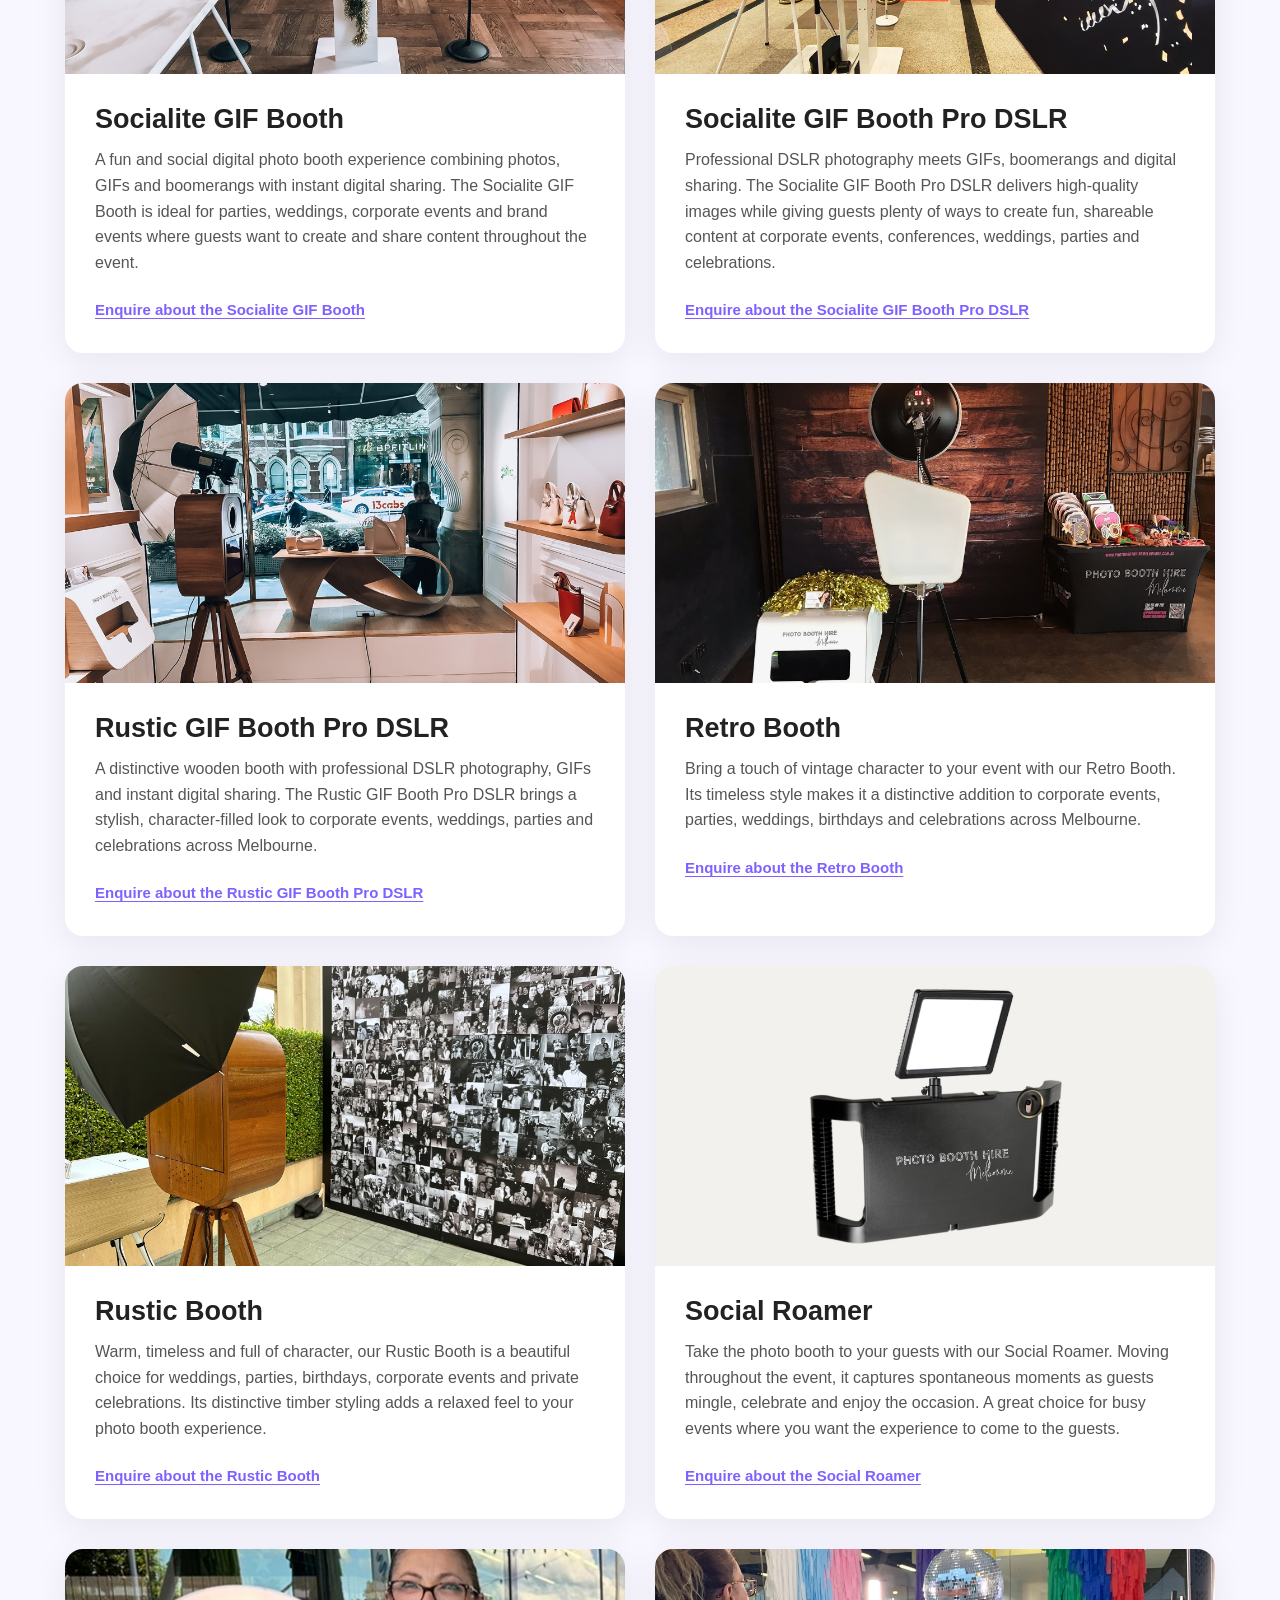
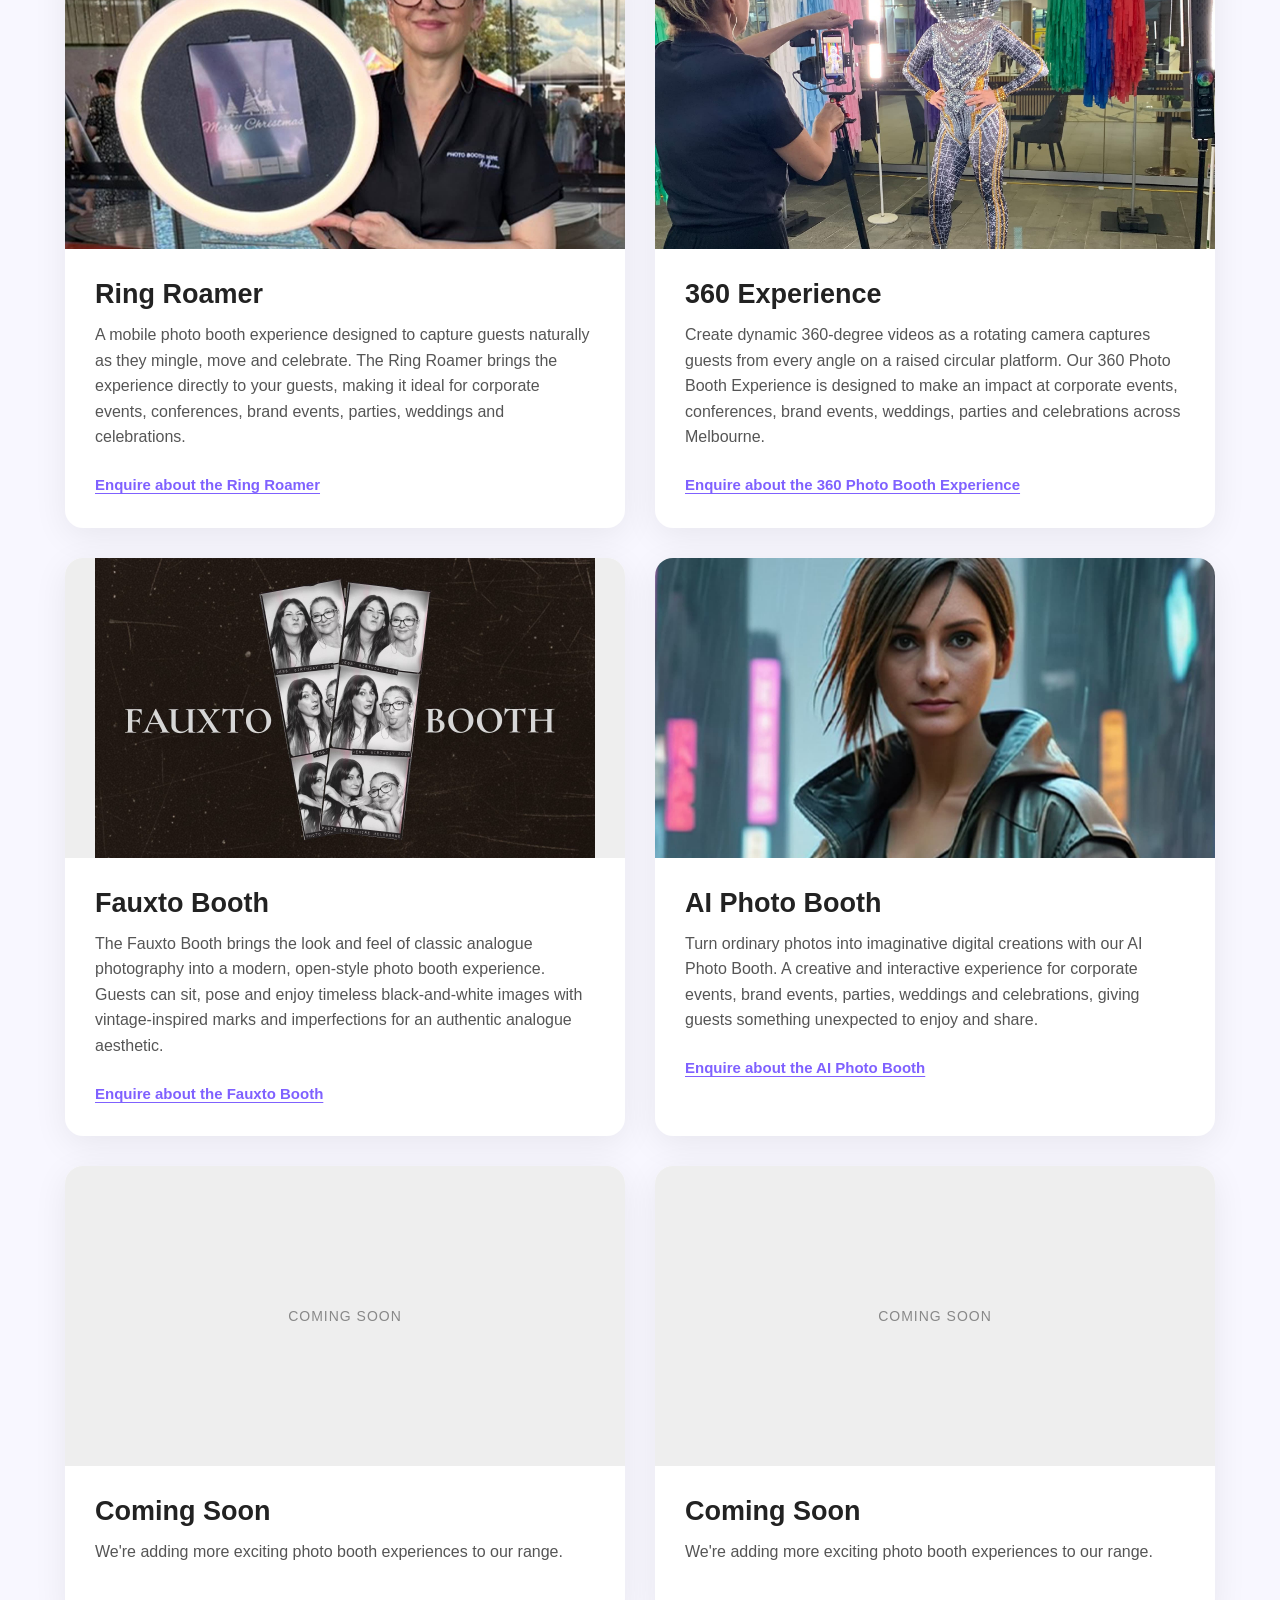
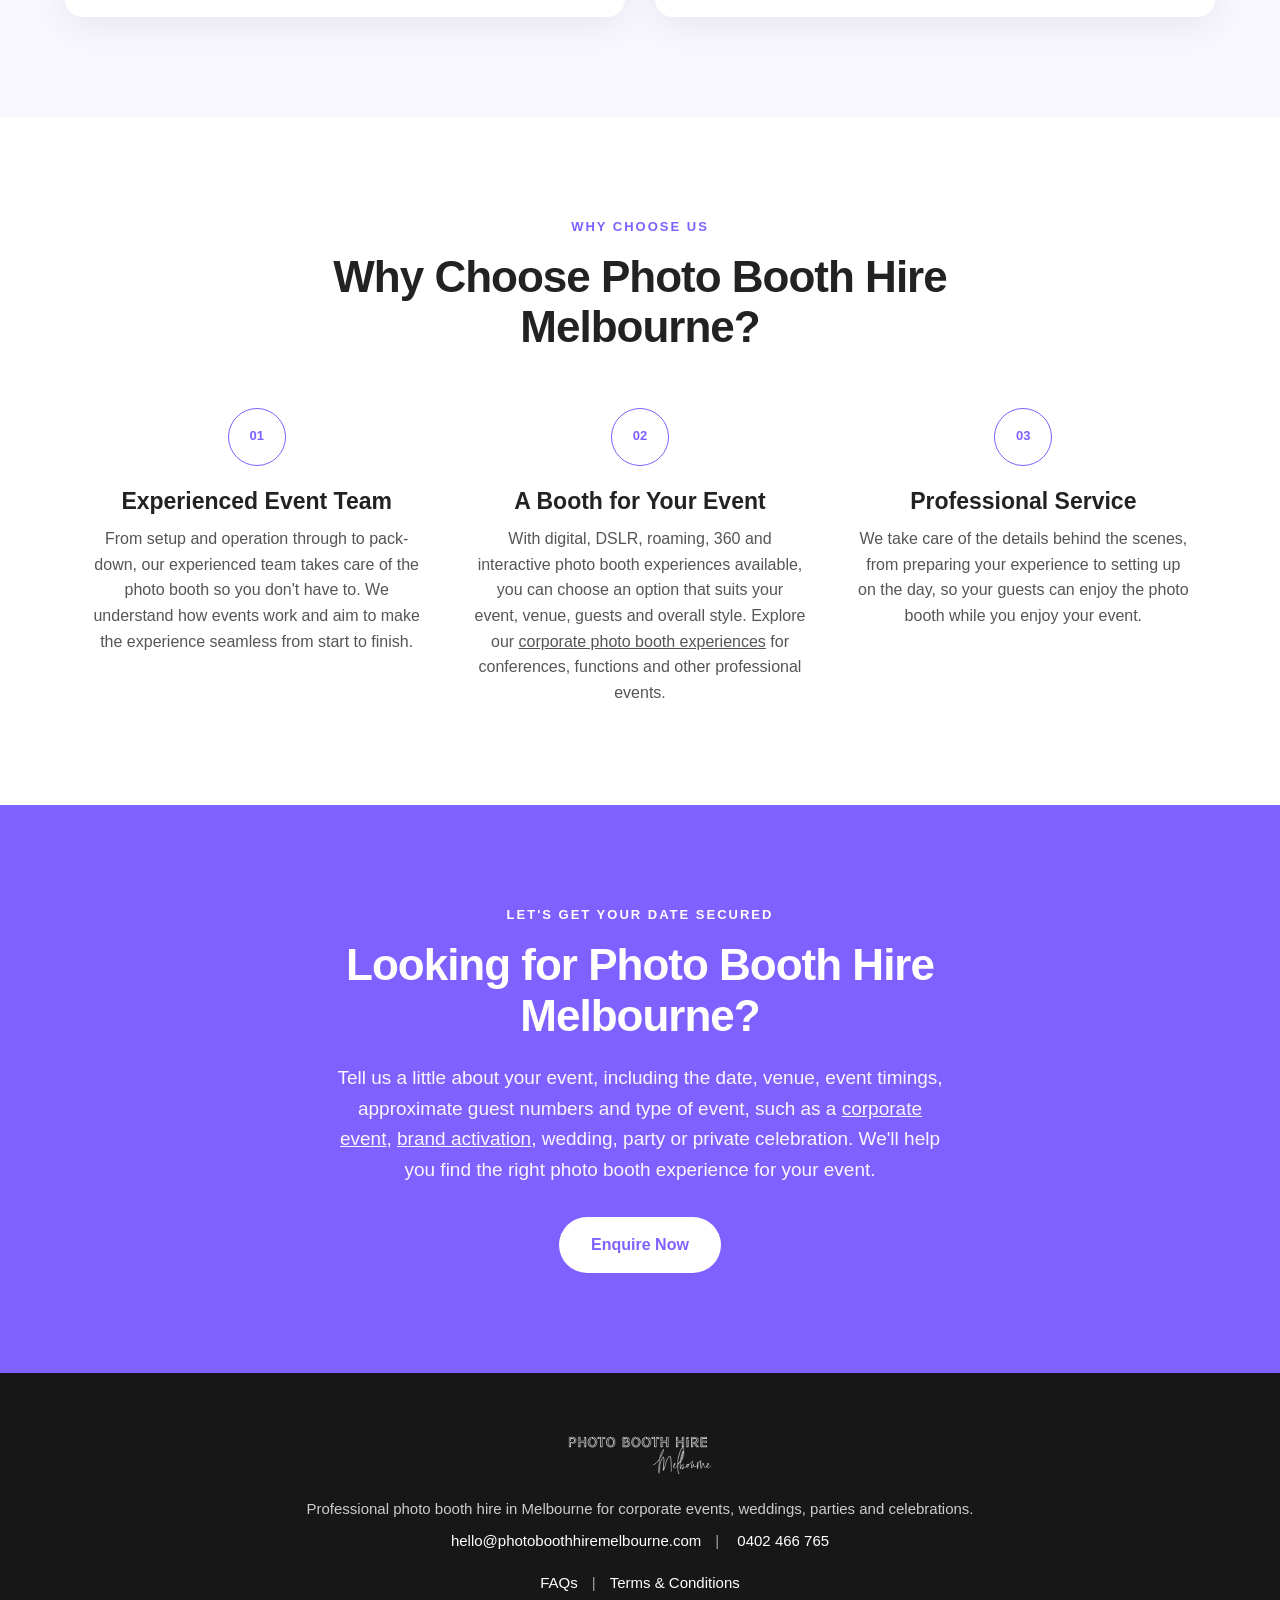
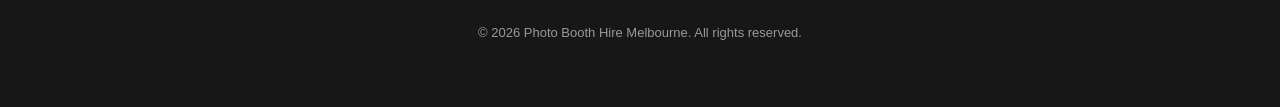
==== commit 3431f666: "Add Google reviews section to index.html Added a new section for Google reviews with multiple review" ====
--- a/index.html
+++ b/index.html
@@ -157,6 +157,275 @@
 
     </section>
 
+    <!-- =========================================================
+     GOOGLE REVIEWS
+     ========================================================= -->
+
+<section class="reviews-section" aria-labelledby="reviews-heading">
+
+    <div class="reviews-inner">
+
+        <div class="reviews-heading">
+
+            <p class="reviews-eyebrow">What Our Clients Say</p>
+
+            <h2 id="reviews-heading">Trusted by Melbourne Events</h2>
+
+            <div class="reviews-rating">
+                <span class="reviews-stars" aria-label="5 out of 5 stars">
+                    ★★★★★
+                </span>
+                <span>5.0 on Google · 39 reviews</span>
+            </div>
+
+        </div>
+
+
+        <div class="reviews-grid">
+
+
+            <!-- REVIEW 1 -->
+
+            <article class="review-card">
+
+                <div class="review-card-top">
+
+                    <span class="review-stars" aria-label="5 out of 5 stars">
+                        ★★★★★
+                    </span>
+
+                    <span class="review-google">
+                        Google Review
+                    </span>
+
+                </div>
+
+                <blockquote>
+                    “Thank you Photo Booth Melbourne for a fantastic night!
+                    Your service for our xmas party was 200% I highly recommend
+                    this company...they are FABULOUS!!!!”
+                </blockquote>
+
+                <div class="review-card-footer">
+
+                    <p class="review-name">
+                        Janine Handley
+                    </p>
+
+                    <p class="review-source">
+                        Google review
+                    </p>
+
+                </div>
+
+            </article>
+
+
+            <!-- REVIEW 2 -->
+
+            <article class="review-card">
+
+                <div class="review-card-top">
+
+                    <span class="review-stars" aria-label="5 out of 5 stars">
+                        ★★★★★
+                    </span>
+
+                    <span class="review-google">
+                        Google Review
+                    </span>
+
+                </div>
+
+                <blockquote>
+                    “We loved working with Photo Booth Hire Melbourne!
+                    They were a total hit at our PAX Aus booth, and provided
+                    high-quality GIFs, boomerangs and photo prints that were
+                    beautifully branded.”
+                </blockquote>
+
+                <div class="review-card-footer">
+
+                    <p class="review-name">
+                        Claire Corbel
+                    </p>
+
+                    <p class="review-source">
+                        Google review
+                    </p>
+
+                </div>
+
+            </article>
+
+
+            <!-- REVIEW 3 -->
+
+            <article class="review-card">
+
+                <div class="review-card-top">
+
+                    <span class="review-stars" aria-label="5 out of 5 stars">
+                        ★★★★★
+                    </span>
+
+                    <span class="review-google">
+                        Google Review
+                    </span>
+
+                </div>
+
+                <blockquote>
+                    “LITERALLY THE BEST PHOTOBOOTH EVER. I actually cant get
+                    over how good quality and set up these guys and girls have.
+                    Our guests at our wedding had the BEST time using the
+                    photobooth.”
+                </blockquote>
+
+                <div class="review-card-footer">
+
+                    <p class="review-name">
+                        Luke D
+                    </p>
+
+                    <p class="review-source">
+                        Google review
+                    </p>
+
+                </div>
+
+            </article>
+
+
+            <!-- REVIEW 4 -->
+
+            <article class="review-card">
+
+                <div class="review-card-top">
+
+                    <span class="review-stars" aria-label="5 out of 5 stars">
+                        ★★★★★
+                    </span>
+
+                    <span class="review-google">
+                        Google Review
+                    </span>
+
+                </div>
+
+                <blockquote>
+                    “Jess has been absolutely amazing throughout our wedding
+                    journey!! She’s extremely professional, collaborative,
+                    quick to respond, and communicative from start to finish
+                    and went above and beyond what we expected!”
+                </blockquote>
+
+                <div class="review-card-footer">
+
+                    <p class="review-name">
+                        Michael Nguyen
+                    </p>
+
+                    <p class="review-source">
+                        Google review
+                    </p>
+
+                </div>
+
+            </article>
+
+
+            <!-- REVIEW 5 -->
+
+            <article class="review-card">
+
+                <div class="review-card-top">
+
+                    <span class="review-stars" aria-label="5 out of 5 stars">
+                        ★★★★★
+                    </span>
+
+                    <span class="review-google">
+                        Google Review
+                    </span>
+
+                </div>
+
+                <blockquote>
+                    “Jess was an absolute pleasure to work with—she was
+                    creative, responsive and brought my vision to life with
+                    stunning custom designs for our photo strips and 6x4
+                    prints.”
+                </blockquote>
+
+                <div class="review-card-footer">
+
+                    <p class="review-name">
+                        Anusha Hassan
+                    </p>
+
+                    <p class="review-source">
+                        Google review
+                    </p>
+
+                </div>
+
+            </article>
+
+
+            <!-- REVIEW 6 -->
+
+            <article class="review-card">
+
+                <div class="review-card-top">
+
+                    <span class="review-stars" aria-label="5 out of 5 stars">
+                        ★★★★★
+                    </span>
+
+                    <span class="review-google">
+                        Google Review
+                    </span>
+
+                </div>
+
+                <blockquote>
+                    “I can honestly say the combo of gifs, boomerangs, photos
+                    and the lighting and overall presentation of the booth was
+                    fantastic from a vendor perspective and I will 100%
+                    be recommending Jess and her team in the future.”
+                </blockquote>
+
+                <div class="review-card-footer">
+
+                    <p class="review-name">
+                        ARLAI EC GMAIL
+                    </p>
+
+                    <p class="review-source">
+                        Google review
+                    </p>
+
+                </div>
+
+            </article>
+
+        </div>
+
+
+        <div class="reviews-footer">
+
+            <a href="https://www.google.com/maps/search/?api=1&amp;query=Photo+Booth+Hire+Melbourne%2C+31+S+Corporate+Ave%2C+Rowville+VIC+3178"
+               target="_blank"
+               rel="noopener">
+                View all Google reviews
+            </a>
+
+        </div>
+
+    </div>
+
+</section>
 
     <!-- BOOTHS -->
     <section id="booths" class="booths-section">
--- a/style.css
+++ b/style.css
@@ -1,6 +1,6 @@
-/* ================================
+/* =========================================================
    RESET
-================================ */
+========================================================= */
 
 * {
     box-sizing: border-box;
@@ -29,9 +29,9 @@
 }
 
 
-/* ================================
+/* =========================================================
    HEADER
-================================ */
+========================================================= */
 
 .site-header {
     background: #ffffff;
@@ -44,19 +44,21 @@
 .header-inner {
     max-width: 1200px;
     margin: 0 auto;
-padding: 12px 30px;
+    padding: 12px 30px;
     display: flex;
     align-items: center;
     justify-content: space-between;
     gap: 30px;
 }
 
-.logo {
+.logo,
+.logo-link {
     display: block;
     flex-shrink: 0;
 }
 
-.logo img {
+.logo img,
+.logo-link img {
     width: 170px;
     height: auto;
 }
@@ -92,704 +94,9 @@
 }
 
 
-/* ================================
-   GENERAL
-================================ */
-
-section {
-    padding: 100px 30px;
-}
-
-.section-heading {
-    max-width: 760px;
-    margin: 0 auto 55px;
-    text-align: center;
-}
-
-.eyebrow {
-    margin: 0 0 14px;
-    color: #7f61ff;
-    font-size: 13px;
-    font-weight: 700;
-    letter-spacing: 2px;
-    text-transform: uppercase;
-}
-
-h1,
-h2,
-h3 {
-    line-height: 1.15;
-}
-
-h2 {
-    margin: 0;
-    font-size: 44px;
-    letter-spacing: -1px;
-}
-
-.section-heading > p:last-child {
-    margin: 22px auto 0;
-    max-width: 650px;
-color: #555555;
-    font-size: 18px;
-}
-
-
-/* ================================
-   BUTTON
-================================ */
-
-.button {
-    display: inline-block;
-    padding: 15px 32px;
-    background: #7f61ff;
-    color: #ffffff;
-    text-decoration: none;
-    border-radius: 30px;
-    font-size: 16px;
-    font-weight: 700;
-    transition: all 0.2s ease;
-}
-
-.button:hover {
-    background: #6849ed;
-    transform: translateY(-2px);
-}
-
-.button-light {
-    background: #ffffff;
-    color: #7f61ff;
-}
-
-.button-light:hover {
-    background: #f4f1ff;
-    color: #6849ed;
-}
-
-
-/* ================================
-   HERO
-================================ */
-
-.hero {
-    position: relative;
-    min-height: 650px;
-    padding: 0;
-    display: flex;
-    align-items: center;
-    justify-content: center;
-    overflow: hidden;
-}
-
-.hero-image {
-    position: absolute;
-    inset: 0;
-}
-
-.hero-image img {
-    width: 100%;
-    height: 100%;
-    object-fit: cover;
-}
-
-.hero-image::after {
-    content: "";
-    position: absolute;
-    inset: 0;
-    background: rgba(0, 0, 0, 0.48);
-}
-
-.hero-content {
-    position: relative;
-    z-index: 2;
-    max-width: 900px;
-    padding: 80px 30px;
-    text-align: center;
-    color: #ffffff;
-}
-
-.hero-content .eyebrow {
-    color: #ffffff;
-}
-
-.hero h1 {
-    margin: 0 0 22px;
-    font-size: clamp(44px, 7vw, 76px);
-    letter-spacing: -2px;
-}
-
-.hero-tagline {
-    max-width: 700px;
-    margin: 0 auto 35px;
-    font-size: 22px;
-    line-height: 1.5;
-}
-
-
-/* ================================
-   ABOUT
-================================ */
-
-.about-section {
-    background: #ffffff;
-}
-
-.about-content {
-    max-width: 820px;
-    margin: 0 auto;
-}
-
-.about-content p {
-    margin: 0 0 22px;
-    text-align: center;
-    color: #555555;
-    font-size: 19px;
-}
-.about-content a {
-    text-decoration: underline;
-    text-decoration-thickness: 1px;
-    text-underline-offset: 3px;
-}
-
-.about-content p:last-child {
-    margin-bottom: 0;
-}
-
-
-/* ================================
-   BOOTHS
-================================ */
-
-.booths-section {
-    background: #f8f7ff;
-}
-
-.booth-grid {
-    max-width: 1150px;
-    margin: 0 auto;
-    display: grid;
-    grid-template-columns: repeat(2, 1fr);
-    gap: 30px;
-}
-
-.booth-card {
-    background: #ffffff;
-    border-radius: 18px;
-    overflow: hidden;
-    box-shadow: 0 8px 35px rgba(0, 0, 0, 0.07);
-    transition: transform 0.25s ease, box-shadow 0.25s ease;
-}
-
-.booth-card:hover {
-    transform: translateY(-5px);
-    box-shadow: 0 15px 45px rgba(0, 0, 0, 0.11);
-}
-
-.booth-image {
-    height: 300px;
-    overflow: hidden;
-}
-
-.booth-image img {
-    width: 100%;
-    height: 100%;
-    object-fit: cover;
-}
-
-.booth-card:nth-child(9) .booth-image img {
-    object-fit: contain;
-    background: #eeeeee;
-}
-.booth-placeholder {
-    height: 300px;
-    background: #eeeeee;
-    display: flex;
-    align-items: center;
-    justify-content: center;
-    color: #888888;
-    font-size: 14px;
-    letter-spacing: 1px;
-    text-transform: uppercase;
-}
-.booth-card-content {
-    padding: 30px;
-}
-
-.booth-card h3 {
-    margin: 0 0 12px;
-    font-size: 27px;
-}
-
-.booth-card p {
-    margin: 0 0 22px;
-color: #555555;
-    font-size: 16px;
-}
-
-.booth-card a {
-    color: #7f61ff;
-    font-size: 15px;
-    font-weight: 700;
-    text-decoration: underline;
-    text-underline-offset: 3px;
-}
-
-.booth-card a:hover {
-    text-decoration: underline;
-}
-
-/* ================================
-   WHY US
-================================ */
-
-.why-section {
-    background: #ffffff;
-}
-
-.features {
-    max-width: 1100px;
-    margin: 0 auto;
-    display: grid;
-    grid-template-columns: repeat(3, 1fr);
-    gap: 50px;
-}
-
-.feature {
-    text-align: center;
-}
-
-.feature-icon {
-    width: 58px;
-    height: 58px;
-    margin: 0 auto 22px;
-    border: 1px solid #7f61ff;
-    border-radius: 50%;
-    display: flex;
-    align-items: center;
-    justify-content: center;
-    color: #7f61ff;
-    font-size: 13px;
-    font-weight: 700;
-}
-
-.feature h3 {
-    margin: 0 0 12px;
-    font-size: 23px;
-}
-
-.feature p {
-    margin: 0;
-color: #555555;
-    font-size: 16px;
-}
-
-
-/* ================================
-   CONTACT
-================================ */
-
-.contact-section {
-    background: #7f61ff;
-    color: #ffffff;
-    text-align: center;
-}
-
-.contact-inner {
-    max-width: 760px;
-    margin: 0 auto;
-}
-
-.contact-section .eyebrow {
-    color: #ffffff;
-}
-
-.contact-section h2 {
-    margin-bottom: 22px;
-}
-
-.contact-section p:not(.eyebrow) {
-    max-width: 620px;
-    margin: 0 auto 32px;
-    font-size: 19px;
-    opacity: 0.95;
-}
-
-
-/* ================================
-   FOOTER
-================================ */
-
-.site-footer {
-    background: #171717;
-    color: #ffffff;
-    padding: 55px 30px;
-    text-align: center;
-}
-
-.footer-inner {
-    max-width: 700px;
-    margin: 0 auto;
-}
-
-.footer-logo {
-    width: 150px;
-    margin: 0 auto 20px;
-}
-
-.footer-inner p {
-    margin: 8px 0;
-color: #cccccc;
-    font-size: 15px;
-}
-
-.footer-inner a {
-    color: #ffffff;
-    text-decoration: none;
-    font-size: 15px;
-}
-
-.footer-inner a:hover {
-    color: #7f61ff;
-}
-
-.footer-inner .copyright {
-    margin-top: 28px;
-    font-size: 13px;
-color: #999999;
-}
-
-
-/* ================================
-   MOBILE
-================================ */
-
-@media (max-width: 800px) {
-
-    .header-inner {
-        padding: 10px 20px;
-        flex-direction: column;
-        gap: 8px;
-    }
-
-    .logo-link img {
-        width: 145px;
-    }
-
-    .main-nav {
-        gap: 18px;
-        flex-wrap: wrap;
-        justify-content: center;
-    }
-
-    .main-nav a {
-        font-size: 14px;
-    }
-    .nav-dropdown-toggle {
-        font-size: 14px;
-    }
-
-    .nav-dropdown {
-        display: flex;
-        align-items: center;
-    }
-
-    .nav-dropdown-menu {
-        position: static;
-        transform: none;
-        min-width: 100%;
-        width: 100%;
-        margin-top: 8px;
-        box-shadow: none;
-        border-radius: 8px;
-        opacity: 1;
-        visibility: visible;
-        pointer-events: auto;
-        display: none;
-        text-align: center;
-    }
-
-    .nav-dropdown:hover .nav-dropdown-menu {
-        display: none;
-    }
-
-    .nav-dropdown:focus-within .nav-dropdown-menu {
-        display: block;
-    }
-
-    .nav-dropdown-menu a {
-        padding: 9px 12px;
-        font-size: 14px;
-    }
-    .main-nav .nav-button {
-        padding: 9px 17px;
-    }
-
-    section {
-        padding: 75px 20px;
-    }
-
-    h2 {
-        font-size: 36px;
-    }
-
-    .hero {
-        min-height: 570px;
-    }
-
-    .hero-content {
-        padding: 60px 20px;
-    }
-
-    .hero h1 {
-        font-size: 46px;
-        letter-spacing: -1px;
-    }
-
-    .hero-tagline {
-        font-size: 19px;
-    }
-
-    .booth-grid {
-        grid-template-columns: 1fr;
-    }
-
-    .features {
-        grid-template-columns: 1fr;
-        gap: 45px;
-    }
-
-}
-
-
-@media (max-width: 480px) {
-
-    .main-nav {
-        gap: 12px;
-    }
-
-    .main-nav a {
-        font-size: 13px;
-    }
-
-    .hero {
-        min-height: 520px;
-    }
-
-    .hero h1 {
-        font-size: 40px;
-    }
-
-    .hero-tagline {
-        font-size: 18px;
-    }
-
-    h2 {
-        font-size: 32px;
-    }
-
-}
-html {
-    scroll-padding-top: 110px;
-}
-.footer-contact,
-.footer-links {
-    display: flex;
-    align-items: center;
-    justify-content: center;
-    gap: 14px;
-    flex-wrap: wrap;
-}
-
-.footer-links {
-    margin-top: 18px;
-}
-
-.footer-contact a + a::before,
-.footer-links a + a::before {
-    content: "|";
-    margin-right: 14px;
-    opacity: 0.6;
-}
-.footer-contact a + a::before,
-.footer-links a + a::before {
-    content: "|";
-    margin-right: 14px;
-    opacity: 0.6;
-}
-/* TERMS & CONDITIONS */
-.terms-section {
-    background: #f8f7ff;
-    padding: 90px 30px;
-}
-
-.terms-content {
-    max-width: 850px;
-    margin: 0 auto;
-    background: #ffffff;
-    padding: 55px 60px;
-    border-radius: 18px;
-    box-shadow: 0 8px 35px rgba(0, 0, 0, 0.06);
-}
-
-.terms-content h1 {
-    margin: 0 0 35px;
-    font-size: 48px;
-    line-height: 1.15;
-    text-align: center;
-}
-
-.terms-content h2 {
-    margin: 45px 0 15px;
-    font-size: 27px;
-}
-
-.terms-content p {
-    margin: 0 0 18px;
-    color: #555555;
-    font-size: 16px;
-}
-
-.terms-content ul,
-.terms-content ol {
-    margin: 0 0 22px;
-    padding-left: 25px;
-    color: #555555;
-}
-
-.terms-content li {
-    margin-bottom: 9px;
-}
-.terms-intro {
-    max-width: 850px;
-    margin: 0 auto 40px;
-    text-align: center;
-}
-
-.terms-intro h1 {
-    margin: 0 0 25px;
-    font-size: 48px;
-    line-height: 1.15;
-}
-
-.terms-intro p:not(.eyebrow) {
-    margin: 0 auto 18px;
-    color: #555555;
-    font-size: 17px;
-    line-height: 1.7;
-}
-
-.terms-intro strong {
-    color: #222222;
-}
-.terms-content h2 {
-    margin: 45px 0 15px;
-    font-size: 27px;
-    line-height: 1.2;
-    color: #222222;
-}
-
-.terms-content h2:first-child {
-    margin-top: 0;
-}
-
-.terms-content h3 {
-    margin: 28px 0 10px;
-    font-size: 19px;
-    line-height: 1.3;
-    color: #333333;
-}
-.terms-content {
-    line-height: 1.7;
-}
-
-.terms-content p {
-    margin: 0 0 20px;
-    color: #555555;
-    font-size: 16px;
-    line-height: 1.7;
-}
-
-.terms-content ul,
-.terms-content ol {
-    margin: 0 0 24px;
-    padding-left: 26px;
-}
-
-.terms-content li {
-    margin-bottom: 10px;
-    color: #555555;
-}
-.terms-content {
-    border: 1px solid #eeeeee;
-    box-shadow: 0 10px 40px rgba(0, 0, 0, 0.06);
-}
-.terms-end {
-    margin-top: 55px;
-    padding-top: 30px;
-    border-top: 1px solid #eeeeee;
-    text-align: center;
-}
-
-.terms-end h2 {
-    margin: 0 0 8px;
-    font-size: 22px;
-    color: #7f61ff;
-}
-
-.terms-end p {
-    margin: 0;
-    color: #777777;
-}
-@media (max-width: 800px) {
-    .terms-section {
-        padding: 60px 20px;
-    }
-
-    .terms-intro h1 {
-        font-size: 40px;
-    }
-
-    .terms-intro p:not(.eyebrow) {
-        font-size: 16px;
-    }
-
-    .terms-content {
-        padding: 35px 25px;
-    }
-
-    .terms-content h2 {
-        font-size: 24px;
-        margin-top: 38px;
-    }
-
-    .terms-content h3 {
-        font-size: 18px;
-    }
-}
-.terms-intro .eyebrow {
-    color: #7f61ff;
-    font-size: 13px;
-    font-weight: 700;
-    letter-spacing: 2px;
-    text-transform: uppercase;
-    margin: 0 0 14px;
-}
-.feature-number {
-    width: 58px;
-    height: 58px;
-    margin: 0 auto 22px;
-    border: 1px solid #7f61ff;
-    border-radius: 50%;
-    display: flex;
-    align-items: center;
-    justify-content: center;
-    color: #7f61ff;
-    font-size: 13px;
-    font-weight: 700;
-}
-/* ================================
+/* =========================
    EVENTS DROPDOWN
-================================ */
+========================= */
 
 .nav-dropdown {
     position: relative;
@@ -808,6 +115,8 @@
     display: flex;
     align-items: center;
     gap: 6px;
+    position: relative;
+    z-index: 1002;
 }
 
 .nav-dropdown-toggle:hover {
@@ -821,7 +130,7 @@
 
 .nav-dropdown-menu {
     position: absolute;
-    top: calc(100% + 14px);
+top: 100%;
     left: 50%;
     transform: translateX(-50%);
     width: 270px;
@@ -831,7 +140,7 @@
     box-shadow: 0 12px 30px rgba(0, 0, 0, 0.10);
     padding: 10px 0;
     display: none;
-    z-index: 1000;
+    z-index: 1001;
 }
 
 .nav-dropdown-menu a {
@@ -842,6 +151,8 @@
     font-weight: 600;
     text-decoration: none;
     white-space: nowrap;
+    position: relative;
+    z-index: 1002;
 }
 
 .nav-dropdown-menu a:hover {
@@ -849,6 +160,1089 @@
     color: #7f61ff;
 }
 
-.nav-dropdown:hover .nav-dropdown-menu {
+.nav-dropdown:hover .nav-dropdown-menu,
+.nav-dropdown:focus-within .nav-dropdown-menu {
     display: block;
 }
+
+/* Keep dropdown above page content */
+.site-header {
+    position: relative;
+    z-index: 1000;
+}
+
+
+/* =========================================================
+   GENERAL
+========================================================= */
+
+section {
+    padding: 100px 30px;
+}
+
+.section-heading {
+    max-width: 760px;
+    margin: 0 auto 55px;
+    text-align: center;
+}
+
+.eyebrow {
+    margin: 0 0 14px;
+    color: #7f61ff;
+    font-size: 13px;
+    font-weight: 700;
+    letter-spacing: 2px;
+    text-transform: uppercase;
+}
+
+h1,
+h2,
+h3 {
+    line-height: 1.15;
+}
+
+h2 {
+    margin: 0;
+    font-size: 44px;
+    letter-spacing: -1px;
+}
+
+.section-heading > p:last-child {
+    margin: 22px auto 0;
+    max-width: 650px;
+    color: #555555;
+    font-size: 18px;
+}
+
+
+/* =========================================================
+   BUTTONS
+========================================================= */
+
+.button {
+    display: inline-block;
+    padding: 15px 32px;
+    background: #7f61ff;
+    color: #ffffff;
+    text-decoration: none;
+    border-radius: 30px;
+    font-size: 16px;
+    font-weight: 700;
+    transition: all 0.2s ease;
+}
+
+.button:hover {
+    background: #6849ed;
+    transform: translateY(-2px);
+}
+
+.button-light {
+    background: #ffffff;
+    color: #7f61ff;
+}
+
+.button-light:hover {
+    background: #f4f1ff;
+    color: #6849ed;
+}
+
+
+/* =========================================================
+   HERO
+========================================================= */
+
+.hero {
+    position: relative;
+    min-height: 650px;
+    padding: 0;
+    display: flex;
+    align-items: center;
+    justify-content: center;
+    overflow: hidden;
+}
+
+.hero-image {
+    position: absolute;
+    inset: 0;
+}
+
+.hero-image img {
+    width: 100%;
+    height: 100%;
+    object-fit: cover;
+}
+
+.hero-image::after {
+    content: "";
+    position: absolute;
+    inset: 0;
+    background: rgba(0, 0, 0, 0.48);
+}
+
+.hero-content {
+    position: relative;
+    z-index: 2;
+    max-width: 900px;
+    padding: 80px 30px;
+    text-align: center;
+    color: #ffffff;
+}
+
+.hero-content .eyebrow {
+    color: #ffffff;
+}
+
+.hero h1 {
+    margin: 0 0 22px;
+    font-size: clamp(44px, 7vw, 76px);
+    letter-spacing: -2px;
+}
+
+.hero-tagline {
+    max-width: 700px;
+    margin: 0 auto 35px;
+    font-size: 22px;
+    line-height: 1.5;
+}
+
+
+/* =========================================================
+   ABOUT
+========================================================= */
+
+.about-section {
+    background: #ffffff;
+}
+
+.about-content {
+    max-width: 820px;
+    margin: 0 auto;
+}
+
+.about-content p {
+    margin: 0 0 22px;
+    text-align: center;
+    color: #555555;
+    font-size: 19px;
+}
+
+.about-content a {
+    text-decoration: underline;
+    text-decoration-thickness: 1px;
+    text-underline-offset: 3px;
+}
+
+.about-content p:last-child {
+    margin-bottom: 0;
+}
+/* =========================================================
+   GOOGLE REVIEWS
+   ========================================================= */
+
+.reviews-section {
+    padding: 90px 20px;
+    background: #fafafa;
+}
+
+.reviews-inner {
+    max-width: 1180px;
+    margin: 0 auto;
+}
+
+.reviews-heading {
+    text-align: center;
+    margin-bottom: 50px;
+}
+
+.reviews-eyebrow {
+    margin: 0 0 12px;
+    font-size: 13px;
+    font-weight: 700;
+    letter-spacing: 2px;
+    color: #7f61ff;
+    text-transform: uppercase;
+}
+
+.reviews-heading h2 {
+    margin: 0 0 16px;
+    font-size: 34px;
+    line-height: 1.2;
+    font-weight: 700;
+    color: #222222;
+}
+
+.reviews-rating {
+    display: inline-flex;
+    align-items: center;
+    gap: 10px;
+    font-size: 15px;
+    color: #555555;
+}
+
+.reviews-stars {
+    color: #f5b942;
+    letter-spacing: 2px;
+    font-size: 17px;
+}
+
+.reviews-grid {
+    display: grid;
+    grid-template-columns: repeat(3, 1fr);
+    gap: 24px;
+}
+
+.review-card {
+    background: #ffffff;
+    border: 1px solid #eeeeee;
+    border-radius: 14px;
+    padding: 30px;
+    display: flex;
+    flex-direction: column;
+    min-height: 300px;
+    box-sizing: border-box;
+}
+
+.review-card-top {
+    display: flex;
+    align-items: center;
+    justify-content: space-between;
+    gap: 15px;
+    margin-bottom: 22px;
+}
+
+.review-stars {
+    color: #f5b942;
+    letter-spacing: 2px;
+    font-size: 15px;
+    white-space: nowrap;
+}
+
+.review-google {
+    font-size: 12px;
+    color: #888888;
+    font-weight: 600;
+}
+
+.review-card blockquote {
+    margin: 0;
+    font-size: 15px;
+    line-height: 1.75;
+    color: #444444;
+    flex: 1;
+}
+
+.review-card-footer {
+    margin-top: 25px;
+    padding-top: 18px;
+    border-top: 1px solid #eeeeee;
+}
+
+.review-name {
+    margin: 0;
+    font-size: 14px;
+    font-weight: 700;
+    color: #222222;
+}
+
+.review-source {
+    margin: 4px 0 0;
+    font-size: 12px;
+    color: #999999;
+}
+
+.reviews-footer {
+    text-align: center;
+    margin-top: 38px;
+}
+
+.reviews-footer a {
+    color: #7f61ff;
+    font-size: 14px;
+    font-weight: 600;
+    text-decoration: none;
+}
+
+.reviews-footer a:hover {
+    text-decoration: underline;
+}
+
+
+/* =========================================================
+   REVIEWS - MOBILE
+   ========================================================= */
+
+@media (max-width: 800px) {
+
+    .reviews-section {
+        padding: 70px 20px;
+    }
+
+    .reviews-heading {
+        margin-bottom: 35px;
+    }
+
+    .reviews-heading h2 {
+        font-size: 28px;
+    }
+
+    .reviews-grid {
+        grid-template-columns: 1fr;
+        gap: 18px;
+    }
+
+    .review-card {
+        min-height: auto;
+        padding: 25px;
+    }
+
+}
+
+/* =========================================================
+   PHOTO BOOTHS
+========================================================= */
+
+.booths-section {
+    background: #f8f7ff;
+}
+
+.booth-grid {
+    max-width: 1150px;
+    margin: 0 auto;
+    display: grid;
+    grid-template-columns: repeat(2, 1fr);
+    gap: 30px;
+}
+
+.booth-card {
+    background: #ffffff;
+    border-radius: 18px;
+    overflow: hidden;
+    box-shadow: 0 8px 35px rgba(0, 0, 0, 0.07);
+    transition: transform 0.25s ease, box-shadow 0.25s ease;
+}
+
+.booth-card:hover {
+    transform: translateY(-5px);
+    box-shadow: 0 15px 45px rgba(0, 0, 0, 0.11);
+}
+
+.booth-image {
+    height: 300px;
+    overflow: hidden;
+}
+
+.booth-image img {
+    width: 100%;
+    height: 100%;
+    object-fit: cover;
+}
+
+.booth-card:nth-child(9) .booth-image img {
+    object-fit: contain;
+    background: #eeeeee;
+}
+
+.booth-placeholder {
+    height: 300px;
+    background: #eeeeee;
+    display: flex;
+    align-items: center;
+    justify-content: center;
+    color: #888888;
+    font-size: 14px;
+    letter-spacing: 1px;
+    text-transform: uppercase;
+}
+
+.booth-card-content {
+    padding: 30px;
+}
+
+.booth-card h3 {
+    margin: 0 0 12px;
+    font-size: 27px;
+}
+
+.booth-card p {
+    margin: 0 0 22px;
+    color: #555555;
+    font-size: 16px;
+}
+
+.booth-card a {
+    color: #7f61ff;
+    font-size: 15px;
+    font-weight: 700;
+    text-decoration: underline;
+    text-underline-offset: 3px;
+}
+
+.booth-card a:hover {
+    text-decoration: underline;
+}
+
+
+/* =========================================================
+   WHY US
+========================================================= */
+
+.why-section {
+    background: #ffffff;
+}
+
+.features {
+    max-width: 1100px;
+    margin: 0 auto;
+    display: grid;
+    grid-template-columns: repeat(3, 1fr);
+    gap: 50px;
+}
+
+.feature {
+    text-align: center;
+}
+
+.feature-icon,
+.feature-number {
+    width: 58px;
+    height: 58px;
+    margin: 0 auto 22px;
+    border: 1px solid #7f61ff;
+    border-radius: 50%;
+    display: flex;
+    align-items: center;
+    justify-content: center;
+    color: #7f61ff;
+    font-size: 13px;
+    font-weight: 700;
+}
+
+.feature h3 {
+    margin: 0 0 12px;
+    font-size: 23px;
+}
+
+.feature p {
+    margin: 0;
+    color: #555555;
+    font-size: 16px;
+}
+
+
+/* =========================================================
+   CONTACT
+========================================================= */
+
+.contact-section {
+    background: #7f61ff;
+    color: #ffffff;
+    text-align: center;
+}
+
+.contact-inner {
+    max-width: 760px;
+    margin: 0 auto;
+}
+
+.contact-section .eyebrow {
+    color: #ffffff;
+}
+
+.contact-section h2 {
+    margin-bottom: 22px;
+}
+
+.contact-section p:not(.eyebrow) {
+    max-width: 620px;
+    margin: 0 auto 32px;
+    font-size: 19px;
+    opacity: 0.95;
+}
+
+
+/* =========================================================
+   FOOTER
+========================================================= */
+
+.site-footer {
+    background: #171717;
+    color: #ffffff;
+    padding: 55px 30px;
+    text-align: center;
+}
+
+.footer-inner {
+    max-width: 700px;
+    margin: 0 auto;
+}
+
+.footer-logo {
+    width: 150px;
+    margin: 0 auto 20px;
+}
+
+.footer-inner p {
+    margin: 8px 0;
+    color: #cccccc;
+    font-size: 15px;
+}
+
+.footer-inner a {
+    color: #ffffff;
+    text-decoration: none;
+    font-size: 15px;
+}
+
+.footer-inner a:hover {
+    color: #7f61ff;
+}
+
+.footer-inner .copyright {
+    margin-top: 28px;
+    font-size: 13px;
+    color: #999999;
+}
+
+.footer-contact,
+.footer-links {
+    display: flex;
+    align-items: center;
+    justify-content: center;
+    gap: 14px;
+    flex-wrap: wrap;
+}
+
+.footer-links {
+    margin-top: 18px;
+}
+
+.footer-contact a + a::before,
+.footer-links a + a::before {
+    content: "|";
+    margin-right: 14px;
+    opacity: 0.6;
+}
+
+
+/* =========================================================
+   FAQ PAGE
+========================================================= */
+
+.faq-page {
+    padding: 90px 30px 110px;
+    background: #ffffff;
+}
+
+.faq-inner {
+    max-width: 900px;
+    margin: 0 auto;
+}
+
+.faq-intro {
+    max-width: 800px;
+    margin: 0 auto 65px;
+    text-align: center;
+}
+
+.faq-intro h1 {
+    margin: 0 0 25px;
+    font-size: 52px;
+    line-height: 1.1;
+    letter-spacing: -1px;
+    color: #222222;
+}
+
+.faq-intro p:not(.eyebrow) {
+    margin: 0;
+    font-size: 18px;
+    line-height: 1.7;
+    color: #444444;
+}
+
+.faq-list {
+    width: 100%;
+}
+
+.faq-item {
+    border-bottom: 1px solid #e5e5e5;
+}
+
+.faq-question {
+    position: relative;
+    width: 100%;
+    margin: 0;
+    padding: 24px 55px 24px 5px;
+    background: none;
+    border: none;
+    text-align: left;
+    font-family: inherit;
+    font-size: 18px;
+    font-weight: 600;
+    line-height: 1.45;
+    color: #222222;
+    cursor: pointer;
+}
+
+.faq-question:hover {
+    color: #7f61ff;
+}
+
+.faq-question::after {
+    content: "+";
+    position: absolute;
+    top: 50%;
+    right: 8px;
+    transform: translateY(-50%);
+    font-size: 28px;
+    font-weight: 300;
+    line-height: 1;
+    color: #7f61ff;
+}
+
+.faq-item.open .faq-question::after {
+    content: "−";
+}
+
+.faq-answer {
+    max-height: 0;
+    overflow: hidden;
+    transition: max-height 0.4s ease;
+}
+
+.faq-answer-inner {
+    padding-bottom: 0;
+}
+
+.faq-item.open .faq-answer {
+    max-height: 2000px;
+}
+
+.faq-answer-inner p {
+    margin: 0 0 18px;
+    padding: 0 55px 0 5px;
+    font-size: 17px;
+    line-height: 1.75;
+    color: #444444;
+}
+
+.faq-answer-inner p:last-child {
+    margin-bottom: 0;
+    padding-bottom: 28px;
+}
+
+.faq-answer-inner ul {
+    margin: 0 0 20px;
+    padding: 0 55px 0 30px;
+    color: #444444;
+    font-size: 17px;
+    line-height: 1.75;
+}
+
+.faq-answer-inner li {
+    margin-bottom: 8px;
+}
+
+.faq-answer-inner a {
+    color: #7f61ff;
+    text-decoration: underline;
+    text-decoration-thickness: 1px;
+    text-underline-offset: 3px;
+}
+
+.faq-answer-inner a:hover {
+    color: #6849ed;
+}
+
+
+/* =========================================================
+   TERMS & CONDITIONS
+========================================================= */
+
+.terms-section {
+    background: #f8f7ff;
+    padding: 90px 30px;
+}
+
+.terms-intro {
+    max-width: 850px;
+    margin: 0 auto 40px;
+    text-align: center;
+}
+
+.terms-intro h1 {
+    margin: 0 0 25px;
+    font-size: 48px;
+    line-height: 1.15;
+}
+
+.terms-intro p:not(.eyebrow) {
+    margin: 0 auto 18px;
+    color: #555555;
+    font-size: 17px;
+    line-height: 1.7;
+}
+
+.terms-intro strong {
+    color: #222222;
+}
+
+.terms-intro .eyebrow {
+    color: #7f61ff;
+    font-size: 13px;
+    font-weight: 700;
+    letter-spacing: 2px;
+    text-transform: uppercase;
+    margin: 0 0 14px;
+}
+
+.terms-content {
+    max-width: 850px;
+    margin: 0 auto;
+    background: #ffffff;
+    padding: 55px 60px;
+    border-radius: 18px;
+    border: 1px solid #eeeeee;
+    box-shadow: 0 10px 40px rgba(0, 0, 0, 0.06);
+    line-height: 1.7;
+}
+
+.terms-content h1 {
+    margin: 0 0 35px;
+    font-size: 48px;
+    line-height: 1.15;
+    text-align: center;
+}
+
+.terms-content h2 {
+    margin: 45px 0 15px;
+    font-size: 27px;
+    line-height: 1.2;
+    color: #222222;
+}
+
+.terms-content h2:first-child {
+    margin-top: 0;
+}
+
+.terms-content h3 {
+    margin: 28px 0 10px;
+    font-size: 19px;
+    line-height: 1.3;
+    color: #333333;
+}
+
+.terms-content p {
+    margin: 0 0 20px;
+    color: #555555;
+    font-size: 16px;
+    line-height: 1.7;
+}
+
+.terms-content ul,
+.terms-content ol {
+    margin: 0 0 24px;
+    padding-left: 26px;
+    color: #555555;
+}
+
+.terms-content li {
+    margin-bottom: 10px;
+}
+
+.terms-end {
+    margin-top: 55px;
+    padding-top: 30px;
+    border-top: 1px solid #eeeeee;
+    text-align: center;
+}
+
+.terms-end h2 {
+    margin: 0 0 8px;
+    font-size: 22px;
+    color: #7f61ff;
+}
+
+.terms-end p {
+    margin: 0;
+    color: #777777;
+}
+
+
+/* =========================================================
+   MOBILE
+========================================================= */
+
+@media (max-width: 800px) {
+
+    /* Header */
+
+    .header-inner {
+        padding: 10px 20px;
+        flex-direction: column;
+        gap: 8px;
+    }
+
+    .logo-link img,
+    .logo img {
+        width: 145px;
+    }
+
+    .main-nav {
+        gap: 18px;
+        flex-wrap: wrap;
+        justify-content: center;
+    }
+
+    .main-nav a {
+        font-size: 14px;
+    }
+
+    .main-nav .nav-button {
+        padding: 9px 17px;
+    }
+
+
+    /* Events dropdown */
+
+    .nav-dropdown {
+        position: relative;
+    }
+
+    .nav-dropdown-toggle {
+        font-size: 14px;
+    }
+
+    .nav-dropdown:hover .nav-dropdown-menu {
+        display: none;
+    }
+
+    .nav-dropdown-menu {
+        position: absolute;
+        top: calc(100% + 10px);
+        left: 50%;
+        transform: translateX(-50%);
+        width: 250px;
+        min-width: 250px;
+        margin-top: 0;
+        background: #ffffff;
+        border: 1px solid #eeeeee;
+        border-radius: 10px;
+        box-shadow: 0 12px 30px rgba(0, 0, 0, 0.10);
+        padding: 10px 0;
+        display: none;
+        z-index: 1000;
+        text-align: left;
+    }
+
+    .nav-dropdown.open .nav-dropdown-menu {
+        display: block;
+    }
+
+    .nav-dropdown-menu a {
+        padding: 10px 16px;
+        font-size: 14px;
+    }
+
+
+    /* General */
+
+    section {
+        padding: 75px 20px;
+    }
+
+    h2 {
+        font-size: 36px;
+    }
+
+
+    /* Hero */
+
+    .hero {
+        min-height: 570px;
+    }
+
+    .hero-content {
+        padding: 60px 20px;
+    }
+
+    .hero h1 {
+        font-size: 46px;
+        letter-spacing: -1px;
+    }
+
+    .hero-tagline {
+        font-size: 19px;
+    }
+
+
+    /* Booths */
+
+    .booth-grid {
+        grid-template-columns: 1fr;
+    }
+
+
+    /* Features */
+
+    .features {
+        grid-template-columns: 1fr;
+        gap: 45px;
+    }
+
+
+    /* FAQ */
+
+    .faq-page {
+        padding: 70px 20px 80px;
+    }
+
+    .faq-intro {
+        margin-bottom: 50px;
+    }
+
+    .faq-intro h1 {
+        font-size: 42px;
+    }
+
+    .faq-intro p:not(.eyebrow) {
+        font-size: 17px;
+    }
+
+    .faq-question {
+        padding: 21px 45px 21px 3px;
+        font-size: 17px;
+    }
+
+    .faq-question::after {
+        right: 4px;
+        font-size: 25px;
+    }
+
+    .faq-answer-inner p {
+        padding-left: 3px;
+        padding-right: 35px;
+        font-size: 16px;
+        line-height: 1.7;
+    }
+
+    .faq-answer-inner p:last-child {
+        padding-bottom: 24px;
+    }
+
+    .faq-answer-inner ul {
+        padding-right: 35px;
+        padding-left: 25px;
+        font-size: 16px;
+        line-height: 1.7;
+    }
+
+
+    /* Terms */
+
+    .terms-section {
+        padding: 60px 20px;
+    }
+
+    .terms-intro h1 {
+        font-size: 40px;
+    }
+
+    .terms-intro p:not(.eyebrow) {
+        font-size: 16px;
+    }
+
+    .terms-content {
+        padding: 35px 25px;
+    }
+
+    .terms-content h2 {
+        font-size: 24px;
+        margin-top: 38px;
+    }
+
+    .terms-content h3 {
+        font-size: 18px;
+    }
+
+}
+
+
+/* =========================================================
+   SMALL PHONES
+========================================================= */
+
+@media (max-width: 480px) {
+
+    .main-nav {
+        gap: 12px;
+    }
+
+    .main-nav a {
+        font-size: 13px;
+    }
+
+    .hero {
+        min-height: 520px;
+    }
+
+    .hero h1 {
+        font-size: 40px;
+    }
+
+    .hero-tagline {
+        font-size: 18px;
+    }
+
+    h2 {
+        font-size: 32px;
+    }
+
+
+    /* FAQ */
+
+    .faq-page {
+        padding: 60px 18px 70px;
+    }
+
+    .faq-intro h1 {
+        font-size: 36px;
+    }
+
+    .faq-intro p:not(.eyebrow) {
+        font-size: 16px;
+    }
+
+    .faq-question {
+        padding: 20px 40px 20px 2px;
+        font-size: 16px;
+    }
+
+    .faq-question::after {
+        right: 2px;
+        font-size: 24px;
+    }
+
+    .faq-answer-inner p {
+        padding-left: 2px;
+        padding-right: 25px;
+        font-size: 15.5px;
+    }
+
+    .faq-answer-inner p:last-child {
+        padding-bottom: 22px;
+    }
+
+    .faq-answer-inner ul {
+        padding-right: 25px;
+        padding-left: 22px;
+        font-size: 15.5px;
+    }
+
+
+    /* Terms */
+
+    .terms-content {
+        padding: 30px 20px;
+    }
+
+}
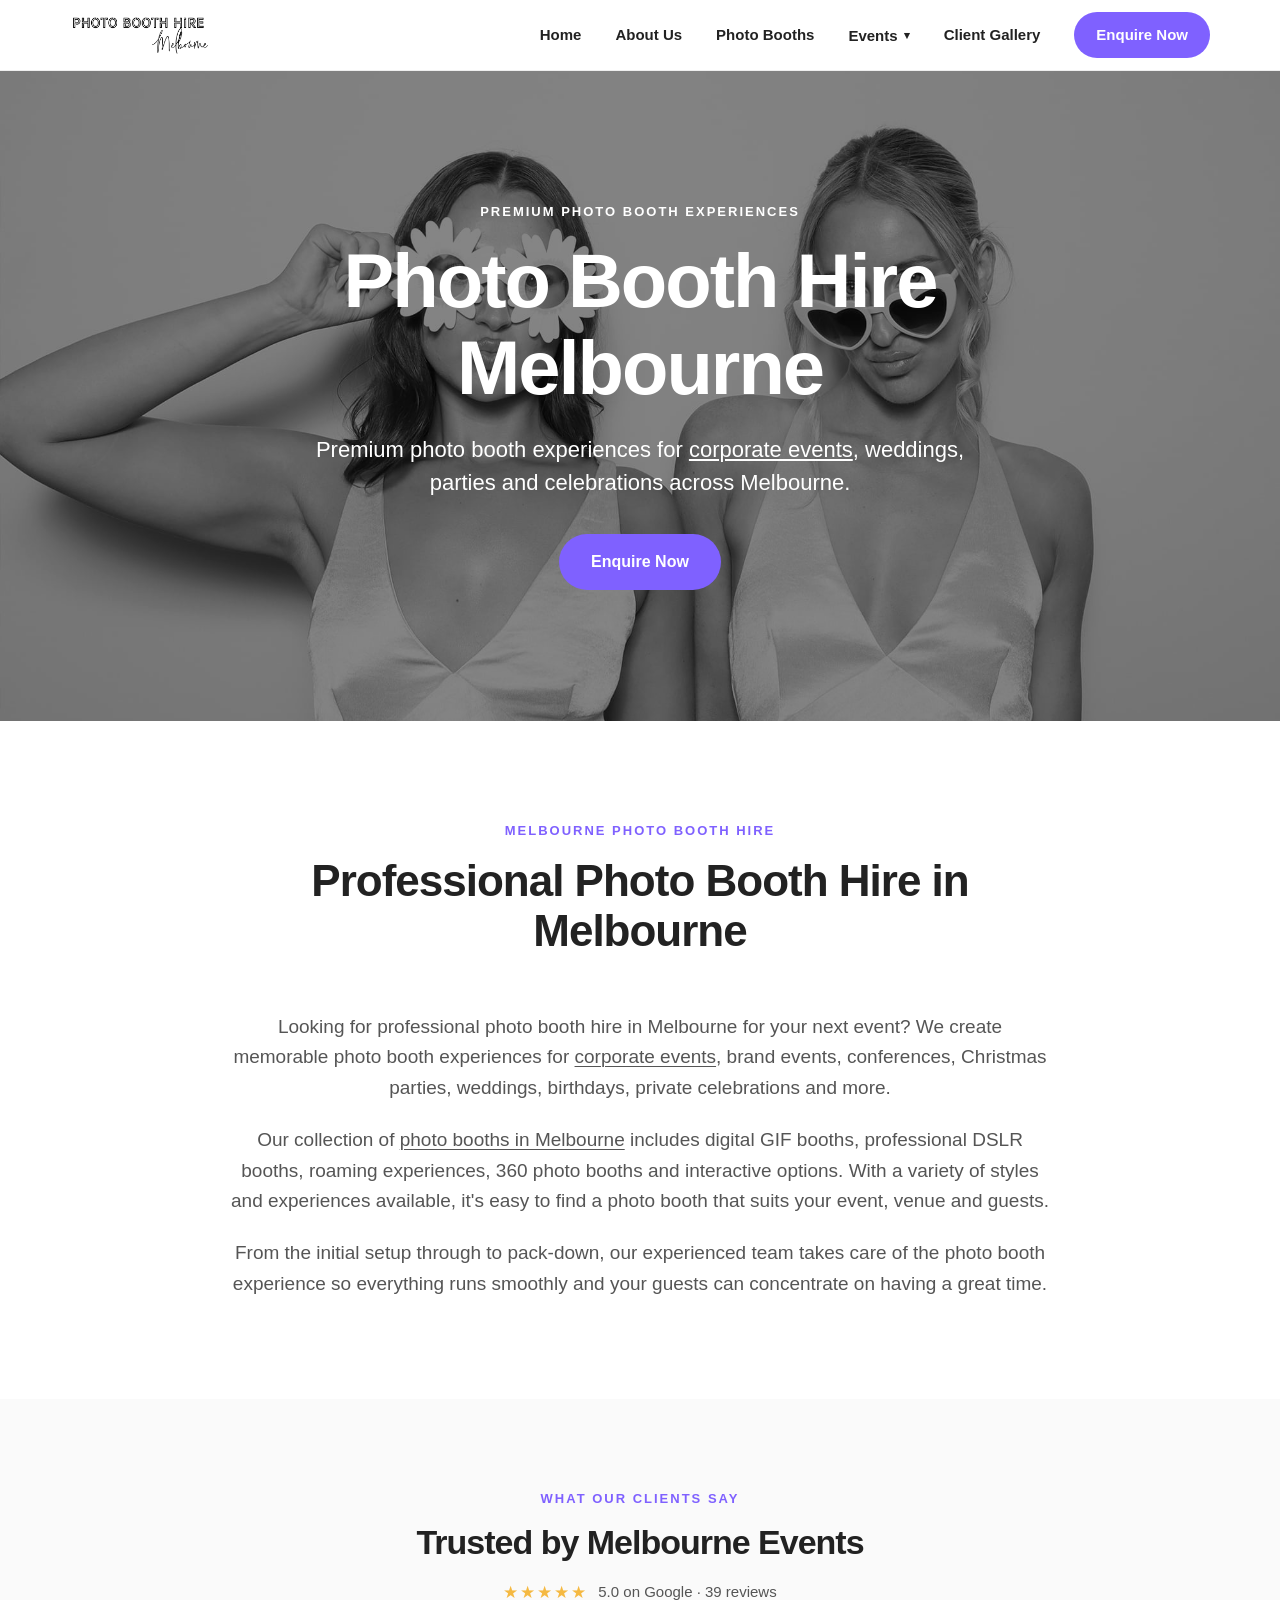
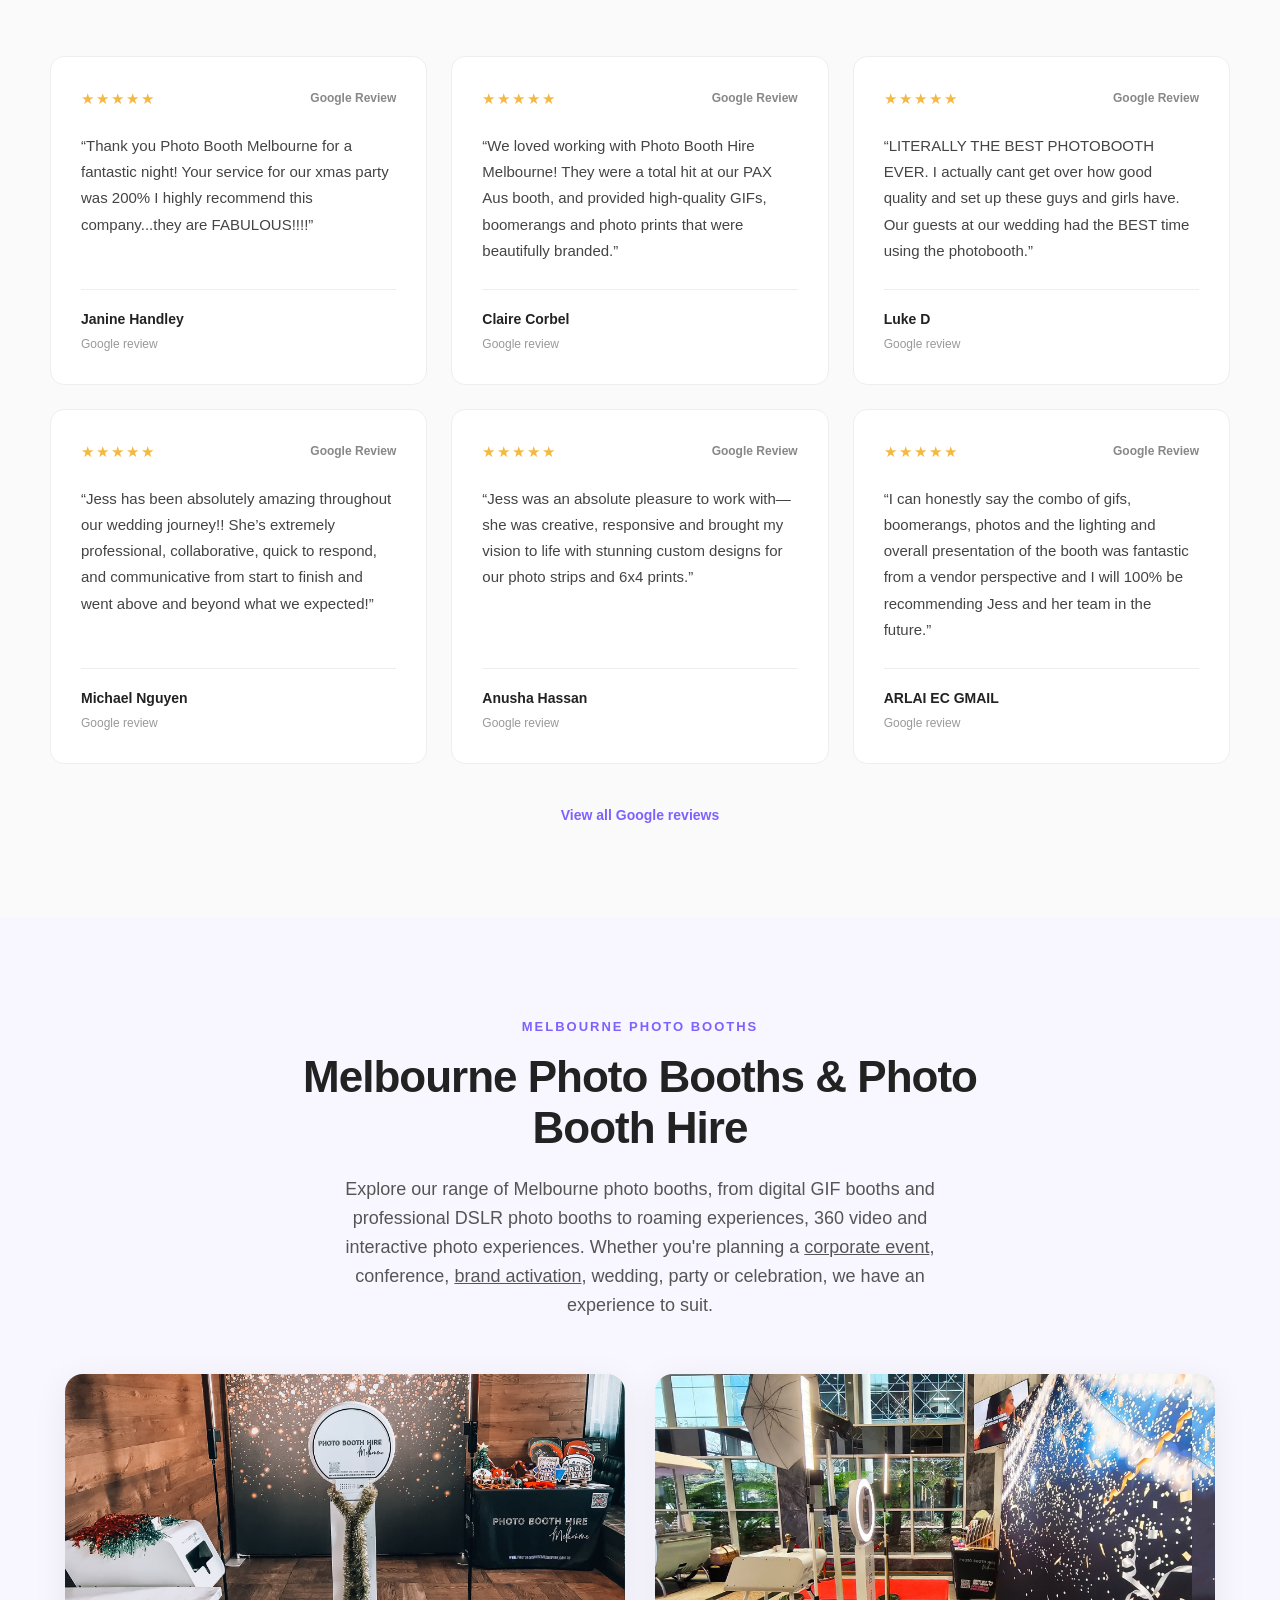
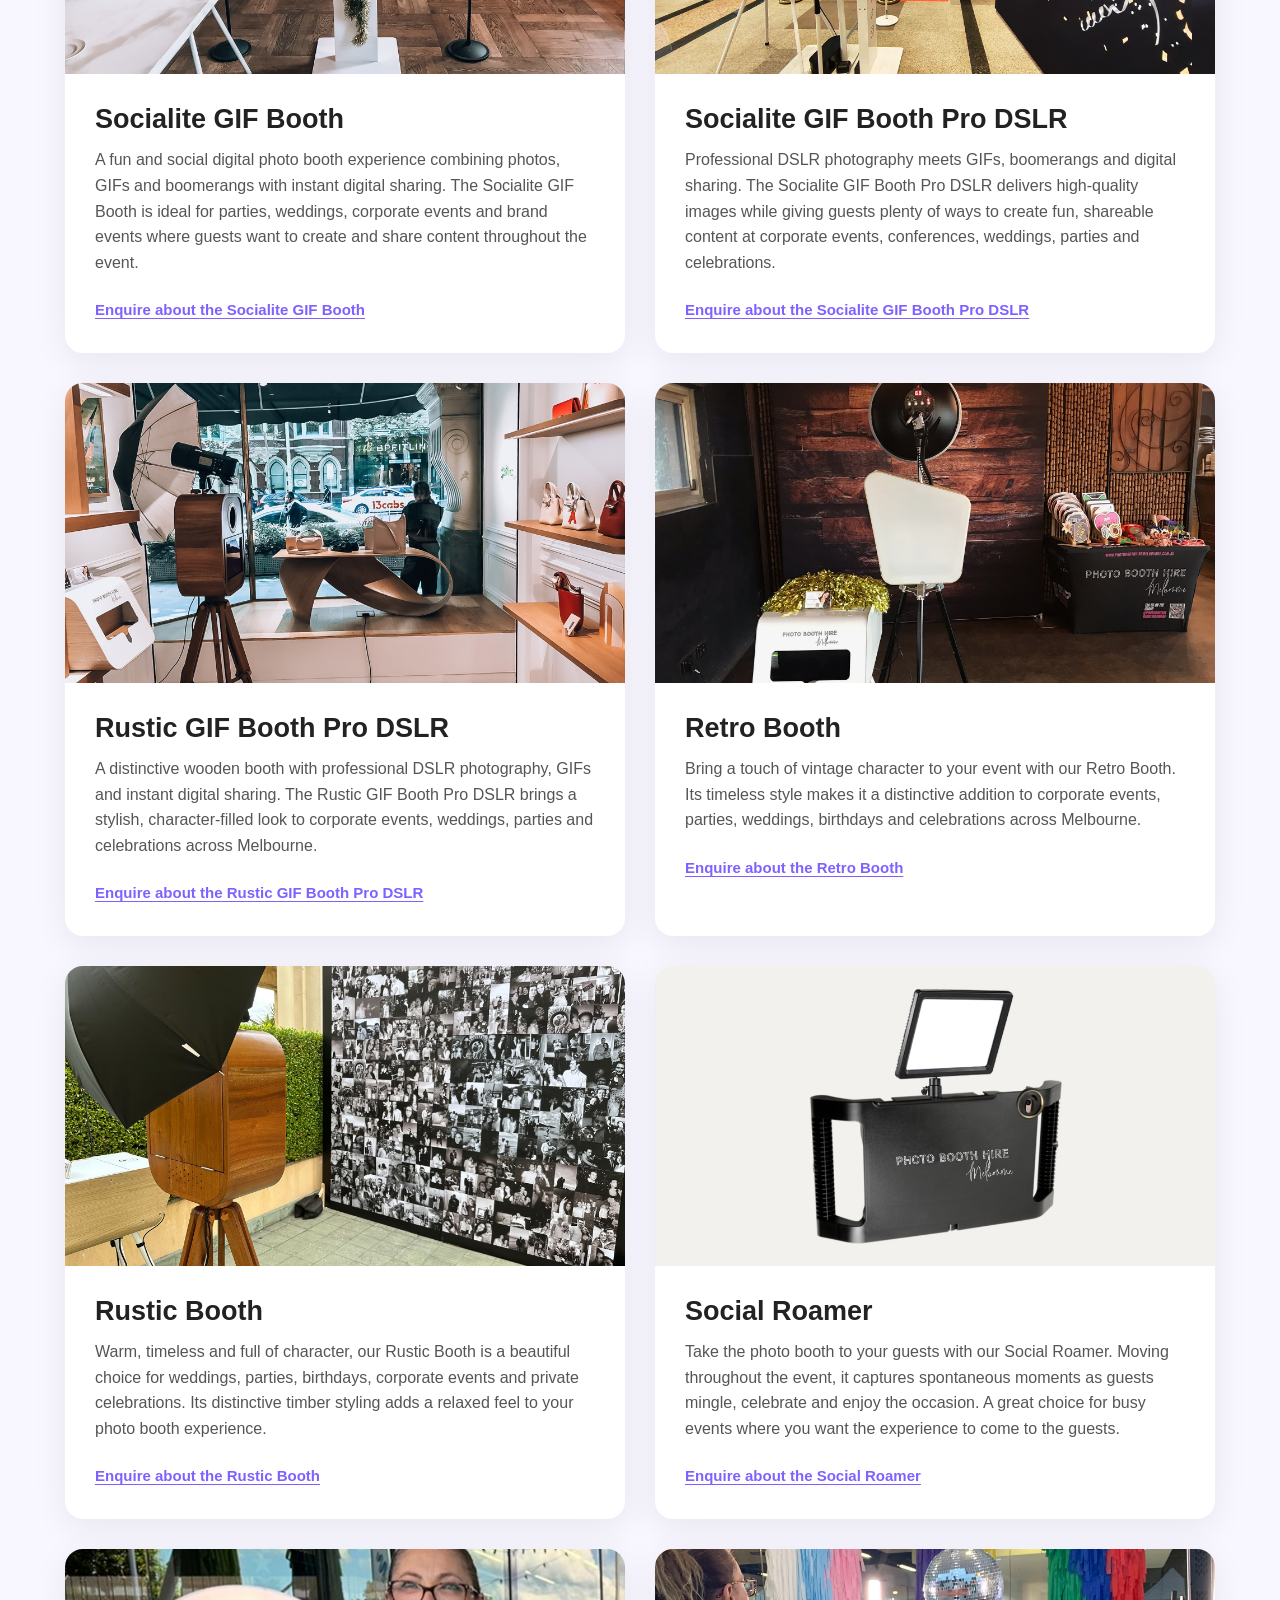
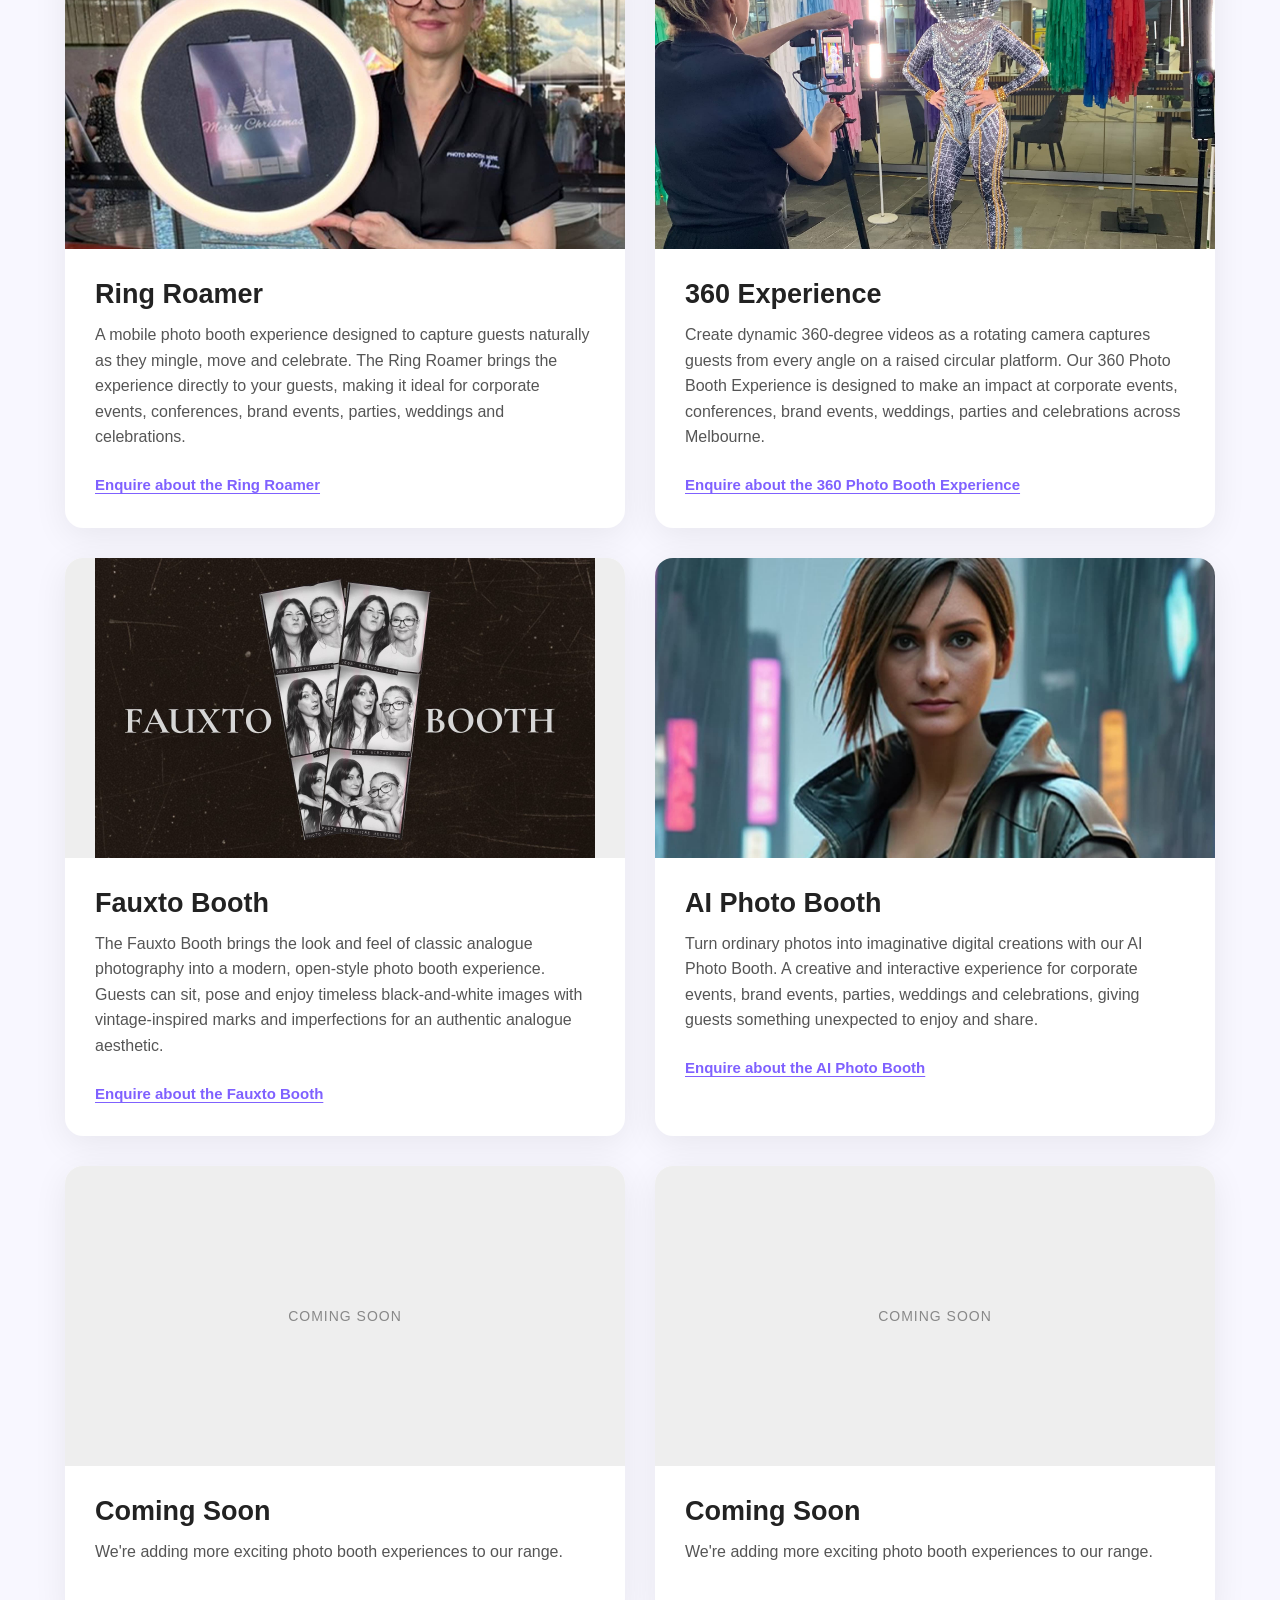
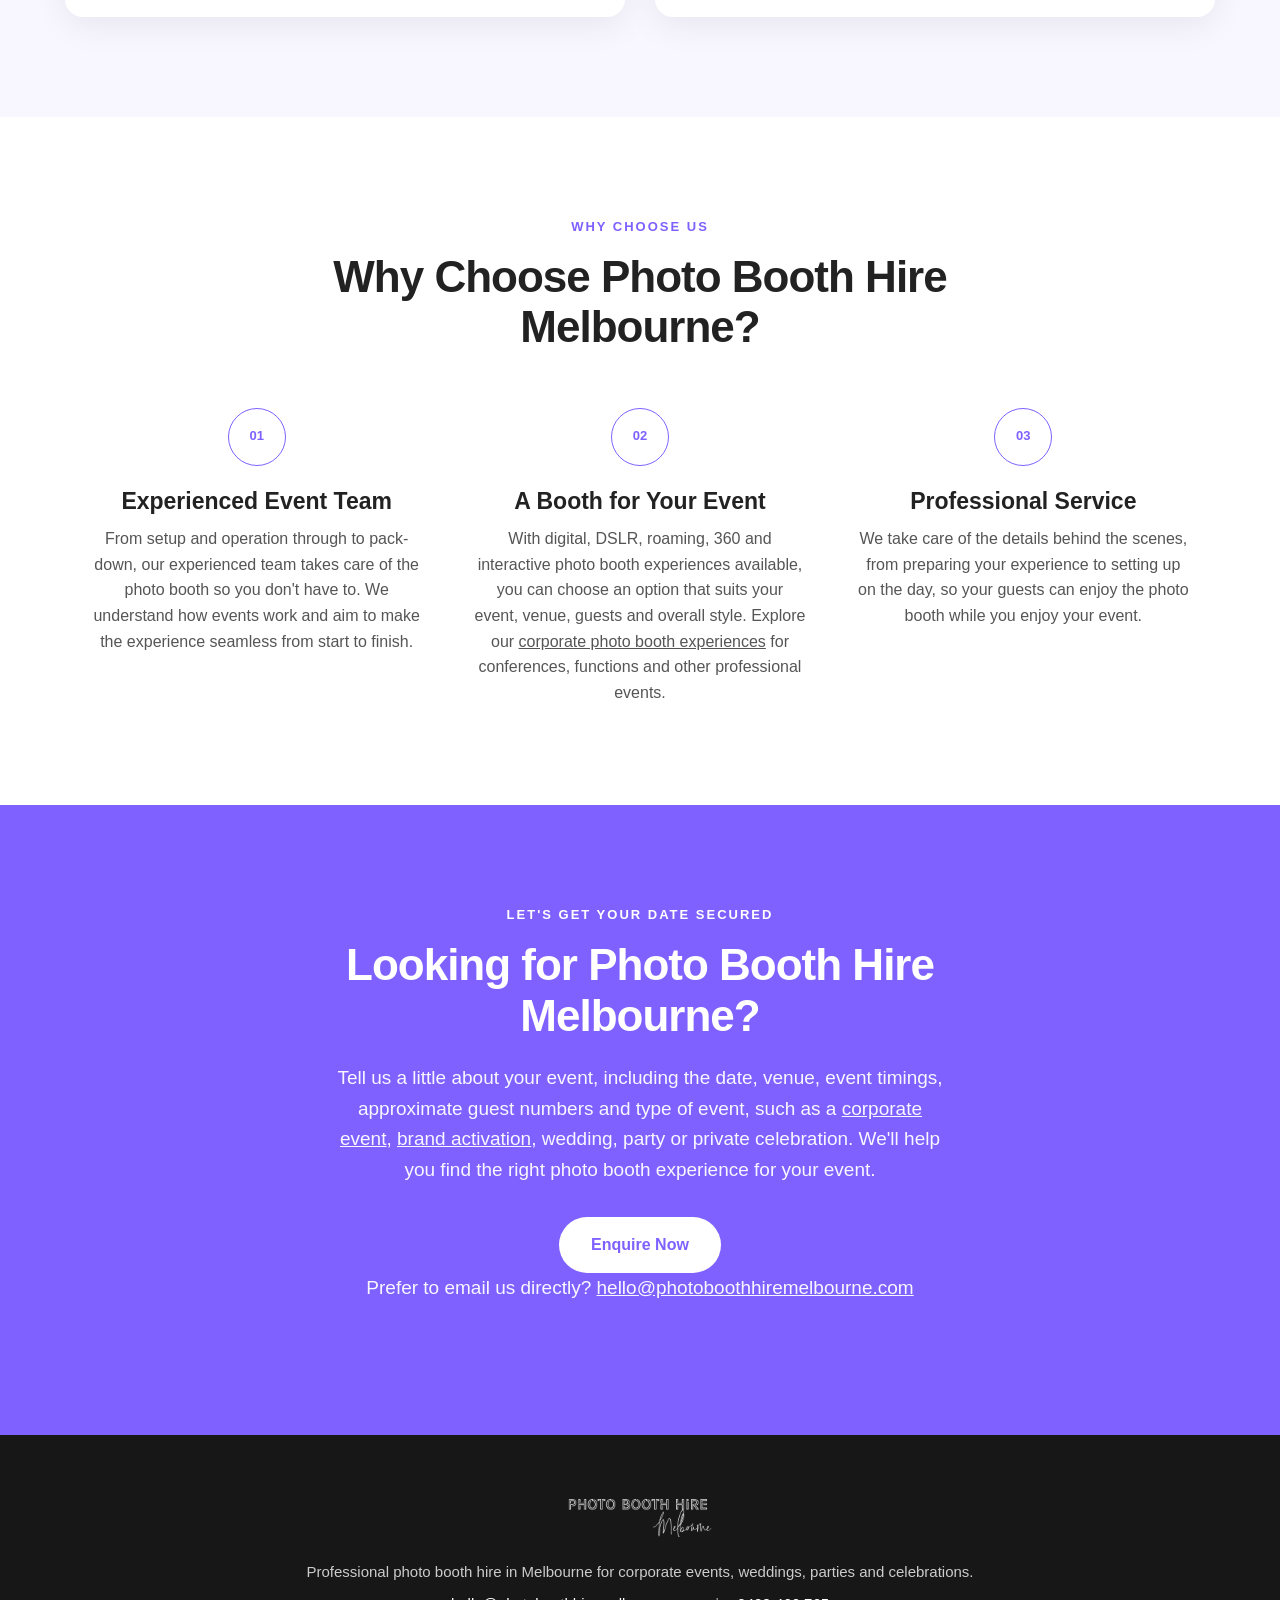
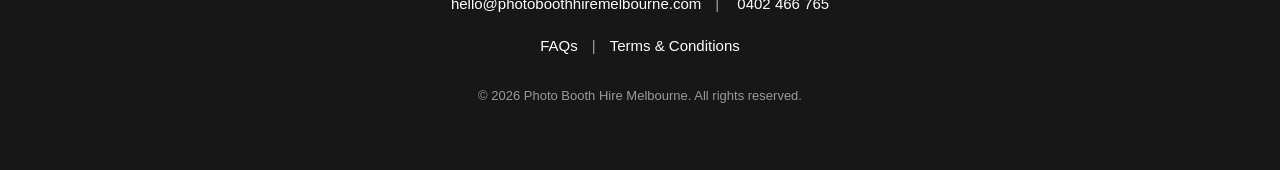
==== commit 4adc63a3: "Update contact link to direct enquiry page" ====
--- a/index.html
+++ b/index.html
@@ -837,10 +837,16 @@
     booth experience for your event.
 </p>
 
-            <a href="mailto:hello@photoboothhiremelbourne.com"
-               class="button button-light">
-                Enquire Now
-            </a>
+<a href="enquire.html" class="button button-light">
+    Enquire Now
+</a>
+
+<p class="contact-email-option">
+    Prefer to email us directly?
+    <a href="mailto:hello@photoboothhiremelbourne.com">
+        hello@photoboothhiremelbourne.com
+    </a>
+</p>
 
         </div>
 
--- a/style.css
+++ b/style.css
@@ -38,7 +38,7 @@
     border-bottom: 1px solid #eeeeee;
     position: sticky;
     top: 0;
-    z-index: 100;
+    z-index: 1000;
 }
 
 .header-inner {
@@ -94,9 +94,9 @@
 }
 
 
-/* =========================
+/* =========================================================
    EVENTS DROPDOWN
-========================= */
+========================================================= */
 
 .nav-dropdown {
     position: relative;
@@ -130,7 +130,7 @@
 
 .nav-dropdown-menu {
     position: absolute;
-top: 100%;
+    top: 100%;
     left: 50%;
     transform: translateX(-50%);
     width: 270px;
@@ -165,12 +165,6 @@
     display: block;
 }
 
-/* Keep dropdown above page content */
-.site-header {
-    position: relative;
-    z-index: 1000;
-}
-
 
 /* =========================================================
    GENERAL
@@ -335,9 +329,11 @@
 .about-content p:last-child {
     margin-bottom: 0;
 }
+
+
 /* =========================================================
    GOOGLE REVIEWS
-   ========================================================= */
+========================================================= */
 
 .reviews-section {
     padding: 90px 20px;
@@ -466,36 +462,6 @@
     text-decoration: underline;
 }
 
-
-/* =========================================================
-   REVIEWS - MOBILE
-   ========================================================= */
-
-@media (max-width: 800px) {
-
-    .reviews-section {
-        padding: 70px 20px;
-    }
-
-    .reviews-heading {
-        margin-bottom: 35px;
-    }
-
-    .reviews-heading h2 {
-        font-size: 28px;
-    }
-
-    .reviews-grid {
-        grid-template-columns: 1fr;
-        gap: 18px;
-    }
-
-    .review-card {
-        min-height: auto;
-        padding: 25px;
-    }
-
-}
 
 /* =========================================================
    PHOTO BOOTHS
@@ -965,6 +931,230 @@
 .terms-end p {
     margin: 0;
     color: #777777;
+}
+
+
+/* =========================================================
+   EXPERIENTIAL PAGE
+   PAIRED L'ORÉAL / GARNIER ACTIVATIONS
+========================================================= */
+
+.activation-feature {
+    padding: 90px 20px;
+    background: #ffffff;
+}
+
+.activation-feature-inner {
+    max-width: 1180px;
+    margin: 0 auto;
+    display: grid;
+    grid-template-columns: minmax(0, 300px) minmax(0, 1fr) minmax(0, 300px);
+    gap: 45px;
+    align-items: center;
+}
+
+.activation-feature-media {
+    display: flex;
+    justify-content: center;
+}
+
+.activation-feature-media video {
+    display: block;
+    width: 100%;
+    max-width: 300px;
+    height: auto;
+    border-radius: 14px;
+    box-shadow: 0 18px 45px rgba(0, 0, 0, 0.12);
+}
+
+.activation-feature-content {
+    max-width: 440px;
+    margin: 0 auto;
+}
+
+.activation-feature-content .eyebrow {
+    margin-bottom: 12px;
+}
+
+.activation-feature-content h2 {
+    margin: 0 0 20px;
+    font-size: 34px;
+    line-height: 1.2;
+    color: #222222;
+}
+
+.activation-feature-content p {
+    margin: 0 0 18px;
+    font-size: 16px;
+    line-height: 1.8;
+    color: #444444;
+}
+
+
+/* =========================================================
+   EXPERIENTIAL PAGE
+   BRANDED BOOTH SHOWCASE
+========================================================= */
+
+.brand-showcase {
+    padding: 90px 20px;
+    background: #fafafa;
+}
+
+.brand-showcase-inner {
+    max-width: 1180px;
+    margin: 0 auto;
+    display: grid;
+    grid-template-columns: minmax(0, 1fr) minmax(0, 520px);
+    gap: 80px;
+    align-items: center;
+}
+
+.brand-showcase-content {
+    max-width: 560px;
+}
+
+.brand-showcase-content .eyebrow {
+    margin-bottom: 12px;
+}
+
+.brand-showcase-content h2 {
+    margin: 0 0 20px;
+    font-size: 34px;
+    line-height: 1.2;
+    color: #222222;
+}
+
+.brand-showcase-content p {
+    margin: 0 0 18px;
+    font-size: 16px;
+    line-height: 1.8;
+    color: #444444;
+}
+
+.brand-showcase-media img {
+    display: block;
+    width: 100%;
+    height: auto;
+    border-radius: 14px;
+    box-shadow: 0 18px 45px rgba(0, 0, 0, 0.12);
+}
+
+
+/* =========================================================
+   EXPERIENTIAL PAGE
+   DIGITAL BRANDED CONTENT
+========================================================= */
+
+.digital-content-showcase {
+    padding: 90px 20px;
+    background: #ffffff;
+}
+
+.digital-content-showcase-inner {
+    max-width: 1180px;
+    margin: 0 auto;
+    display: grid;
+    grid-template-columns: minmax(0, 1fr) minmax(0, 1fr);
+    gap: 28px;
+    align-items: center;
+}
+
+.digital-content-showcase-media {
+    display: flex;
+    justify-content: center;
+    gap: 18px;
+}
+
+.digital-content-showcase-media img {
+    display: block;
+    width: 250px;
+    height: 250px;
+    object-fit: cover;
+    border-radius: 14px;
+    box-shadow: 0 14px 35px rgba(0, 0, 0, 0.10);
+}
+
+.digital-content-showcase-content {
+    max-width: 520px;
+    padding-left: 45px;
+}
+
+.digital-content-showcase-content .eyebrow {
+    margin-bottom: 12px;
+}
+
+.digital-content-showcase-content h2 {
+    margin: 0 0 20px;
+    font-size: 34px;
+    line-height: 1.2;
+    color: #222222;
+}
+
+.digital-content-showcase-content p {
+    margin: 0 0 18px;
+    font-size: 16px;
+    line-height: 1.8;
+    color: #444444;
+}
+
+
+/* =========================================================
+   EXPERIENTIAL PAGE
+   CAMPAIGN CONTENT SHOWCASE
+========================================================= */
+
+.campaign-content-showcase {
+    padding: 90px 20px;
+    background: #fafafa;
+}
+
+.campaign-content-showcase-inner {
+    max-width: 1180px;
+    margin: 0 auto;
+    display: grid;
+    grid-template-columns: minmax(0, 520px) minmax(0, 1fr);
+    gap: 80px;
+    align-items: center;
+}
+
+.campaign-content-showcase-media {
+    display: flex;
+    justify-content: center;
+}
+
+.campaign-content-showcase-media video,
+.campaign-content-showcase-media img {
+    display: block;
+    width: 100%;
+    max-width: 360px;
+    height: auto;
+    max-height: 540px;
+    object-fit: contain;
+    border-radius: 14px;
+    box-shadow: 0 18px 45px rgba(0, 0, 0, 0.12);
+}
+
+.campaign-content-showcase-content {
+    max-width: 540px;
+}
+
+.campaign-content-showcase-content .eyebrow {
+    margin-bottom: 12px;
+}
+
+.campaign-content-showcase-content h2 {
+    margin: 0 0 20px;
+    font-size: 34px;
+    line-height: 1.2;
+    color: #222222;
+}
+
+.campaign-content-showcase-content p {
+    margin: 0 0 18px;
+    font-size: 16px;
+    line-height: 1.8;
+    color: #444444;
 }
 
 
@@ -1075,6 +1265,31 @@
     }
 
 
+    /* Reviews */
+
+    .reviews-section {
+        padding: 70px 20px;
+    }
+
+    .reviews-heading {
+        margin-bottom: 35px;
+    }
+
+    .reviews-heading h2 {
+        font-size: 28px;
+    }
+
+    .reviews-grid {
+        grid-template-columns: 1fr;
+        gap: 18px;
+    }
+
+    .review-card {
+        min-height: auto;
+        padding: 25px;
+    }
+
+
     /* Booths */
 
     .booth-grid {
@@ -1164,6 +1379,113 @@
         font-size: 18px;
     }
 
+
+    /* Experiential - paired activations */
+
+    .activation-feature {
+        padding: 70px 20px;
+    }
+
+    .activation-feature-inner {
+        grid-template-columns: 1fr;
+        gap: 35px;
+    }
+
+    .activation-feature-content {
+        grid-column: auto;
+        grid-row: auto;
+        max-width: none;
+        text-align: center;
+    }
+
+    .activation-feature-media {
+        grid-row: auto;
+    }
+
+    .activation-feature-media video {
+        max-width: 320px;
+    }
+
+    .activation-feature-content h2 {
+        font-size: 28px;
+    }
+
+
+    /* Experiential - branded booth */
+
+    .brand-showcase {
+        padding: 70px 20px;
+    }
+
+    .brand-showcase-inner {
+        grid-template-columns: 1fr;
+        gap: 40px;
+    }
+
+    .brand-showcase-content {
+        max-width: none;
+    }
+
+    .brand-showcase-content h2 {
+        font-size: 28px;
+    }
+
+
+    /* Experiential - digital content */
+
+    .digital-content-showcase {
+        padding: 70px 20px;
+    }
+
+    .digital-content-showcase-inner {
+        grid-template-columns: 1fr;
+        gap: 40px;
+    }
+
+    .digital-content-showcase-media {
+        order: 1;
+    }
+
+.digital-content-showcase-media img {
+    width: 180px;
+    height: 180px;
+}
+
+    .digital-content-showcase-content {
+        order: 2;
+        max-width: none;
+        padding-left: 0;
+    }
+
+    .digital-content-showcase-content h2 {
+        font-size: 28px;
+    }
+
+
+    /* Experiential - campaign content */
+
+    .campaign-content-showcase {
+        padding: 70px 20px;
+    }
+
+    .campaign-content-showcase-inner {
+        grid-template-columns: 1fr;
+        gap: 40px;
+    }
+
+    .campaign-content-showcase-media {
+        order: 1;
+    }
+
+    .campaign-content-showcase-content {
+        order: 2;
+        max-width: none;
+    }
+
+    .campaign-content-showcase-content h2 {
+        font-size: 28px;
+    }
+
 }
 
 
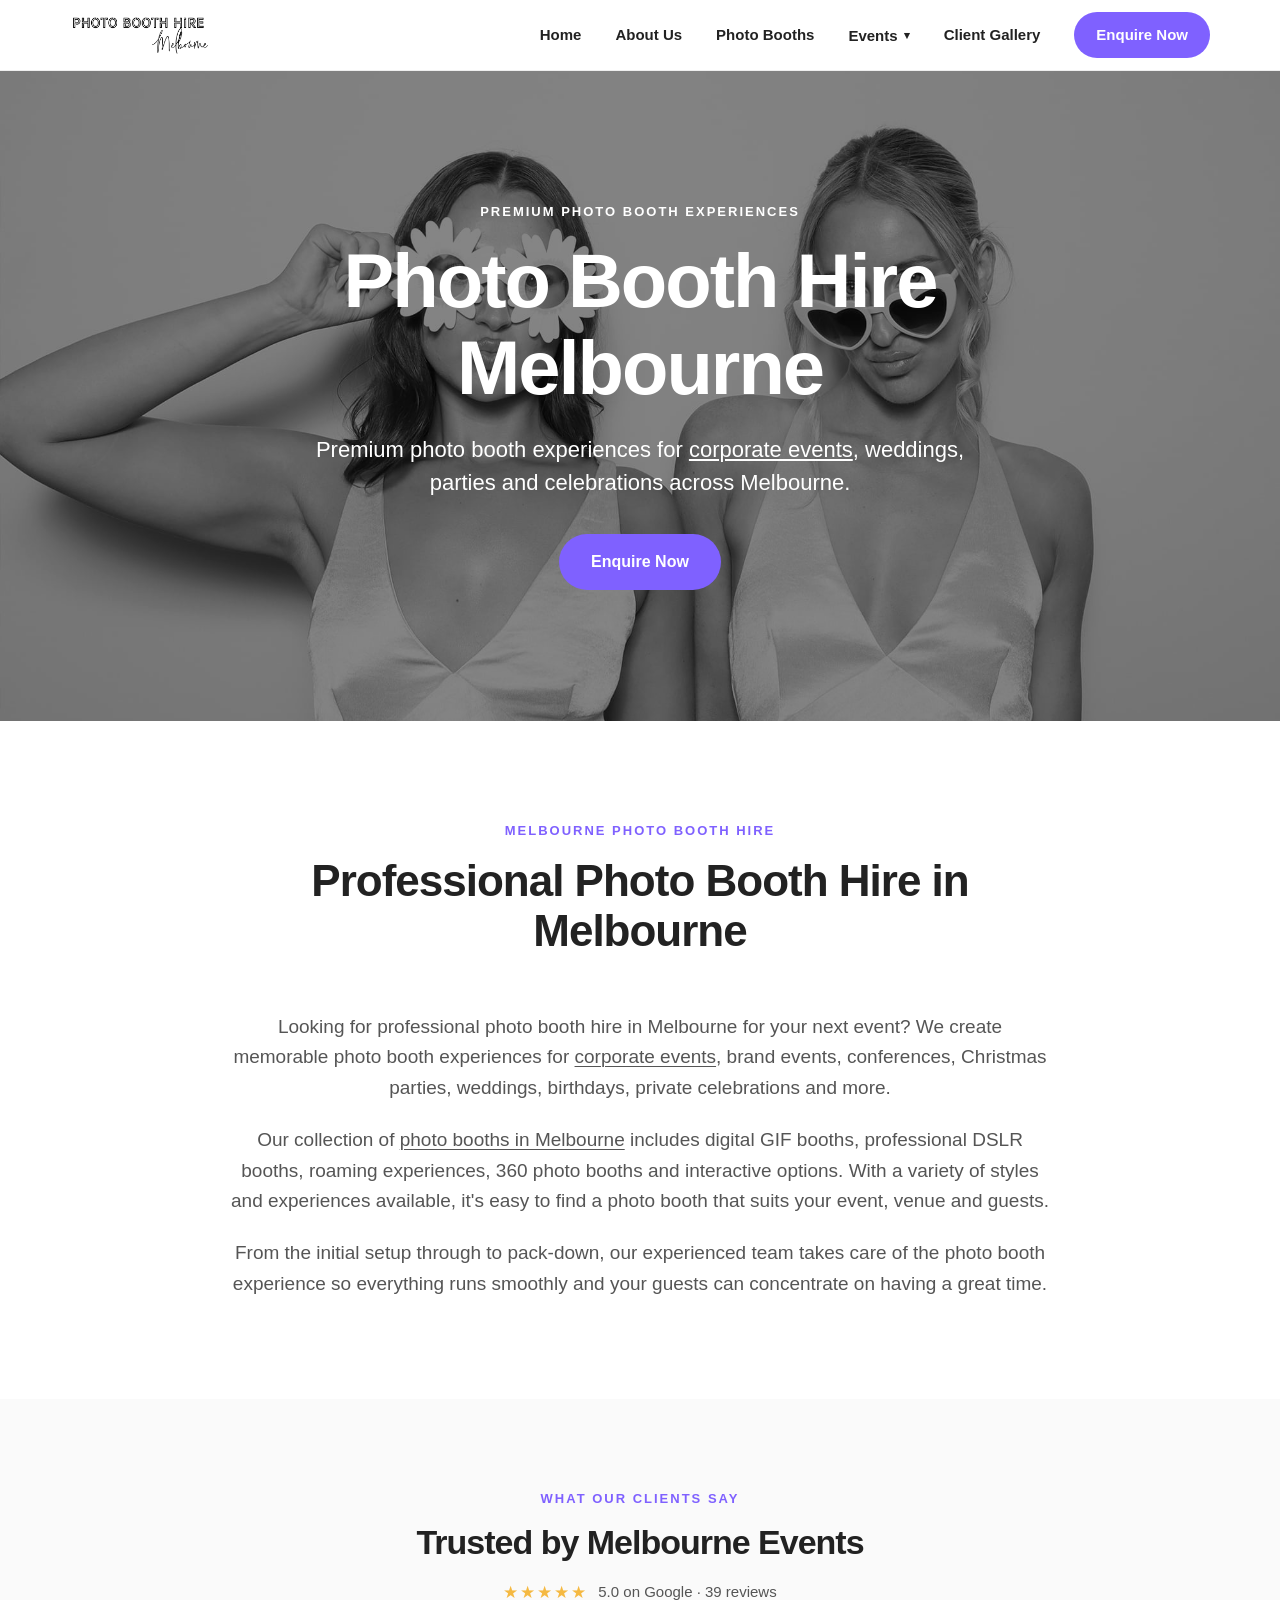
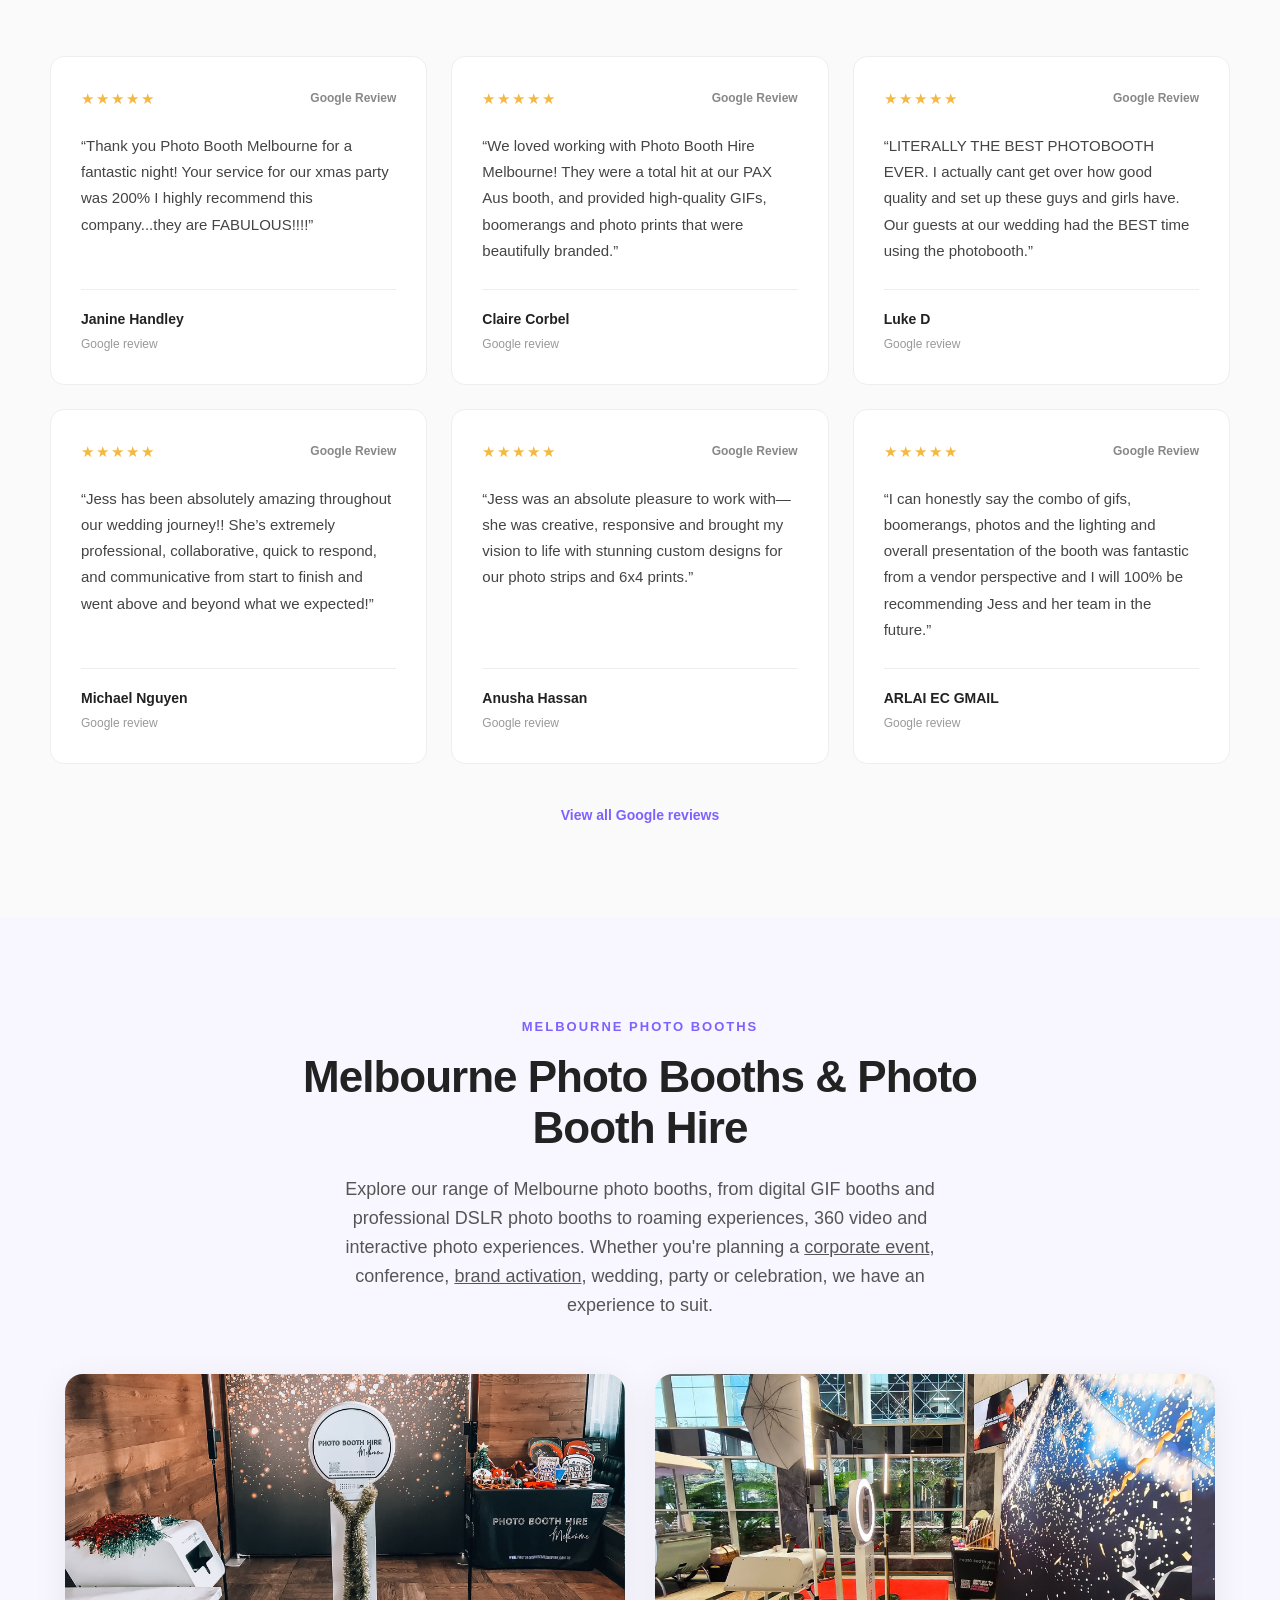
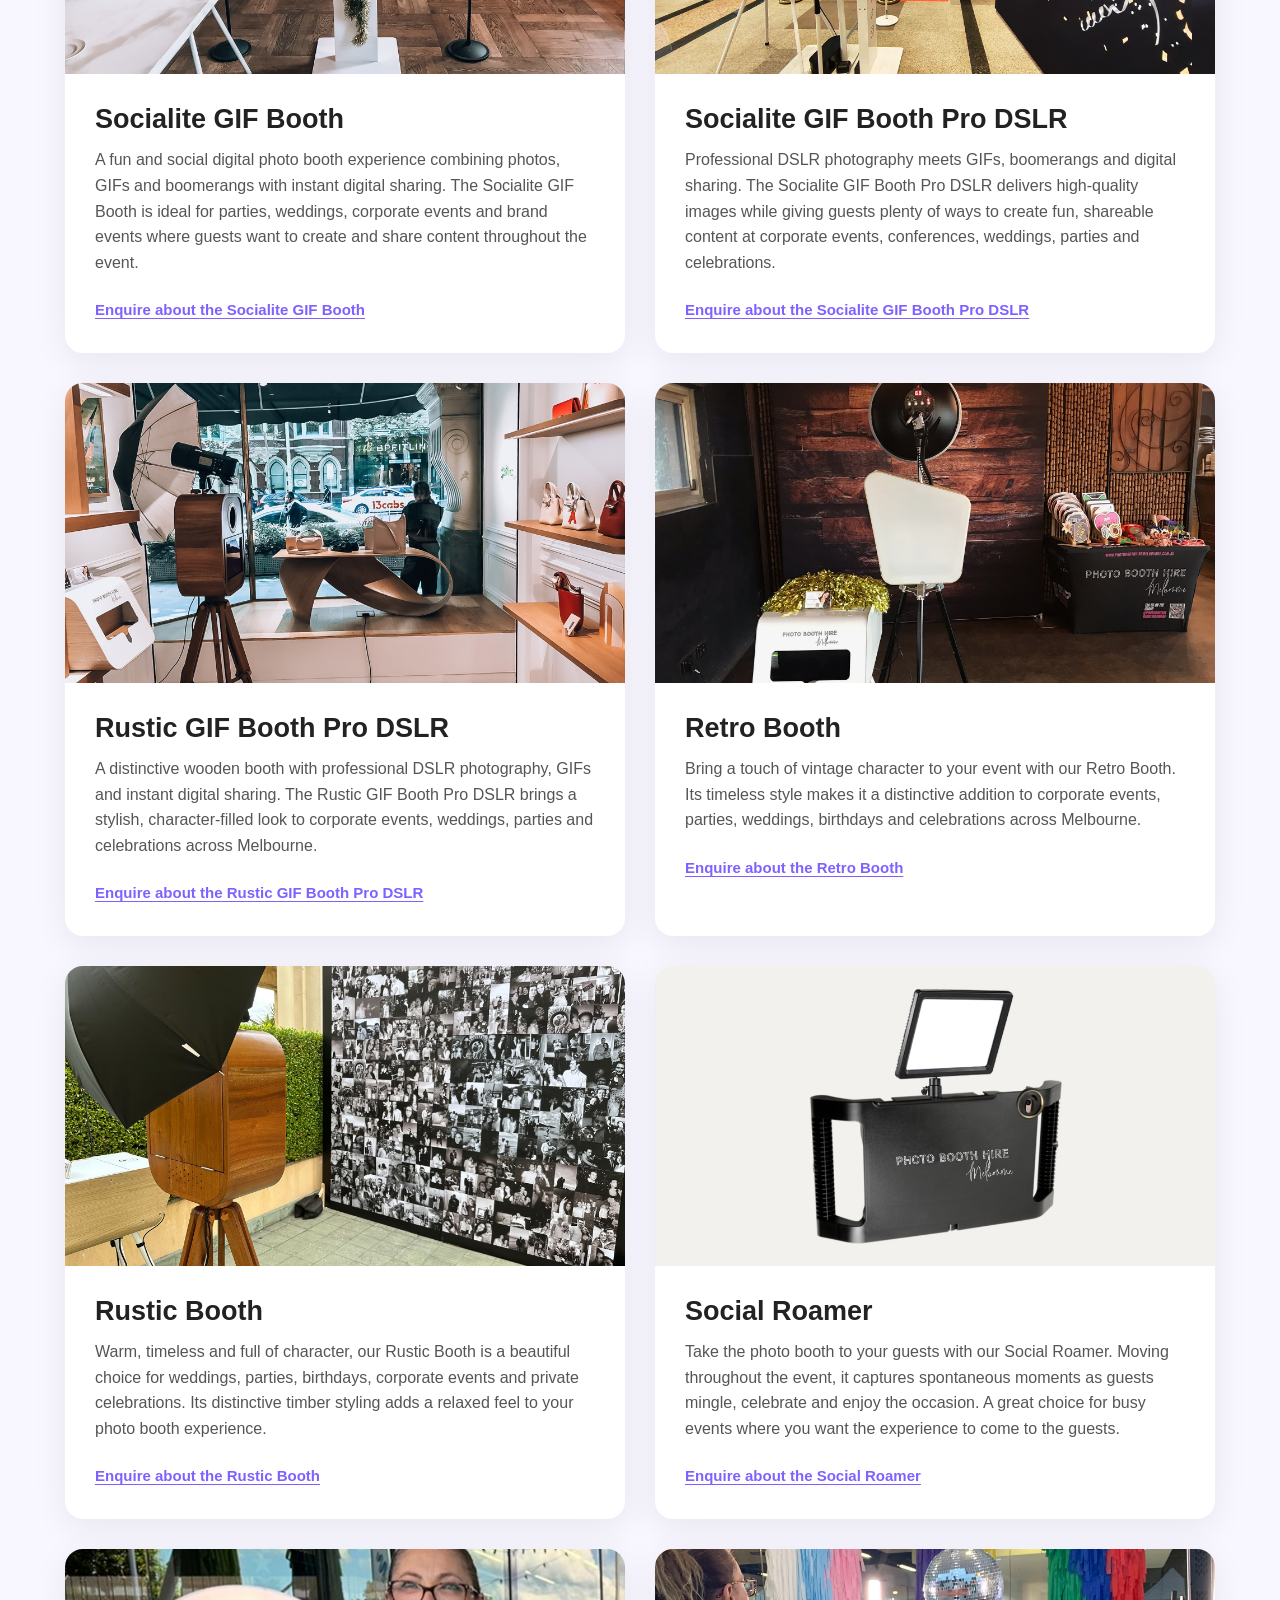
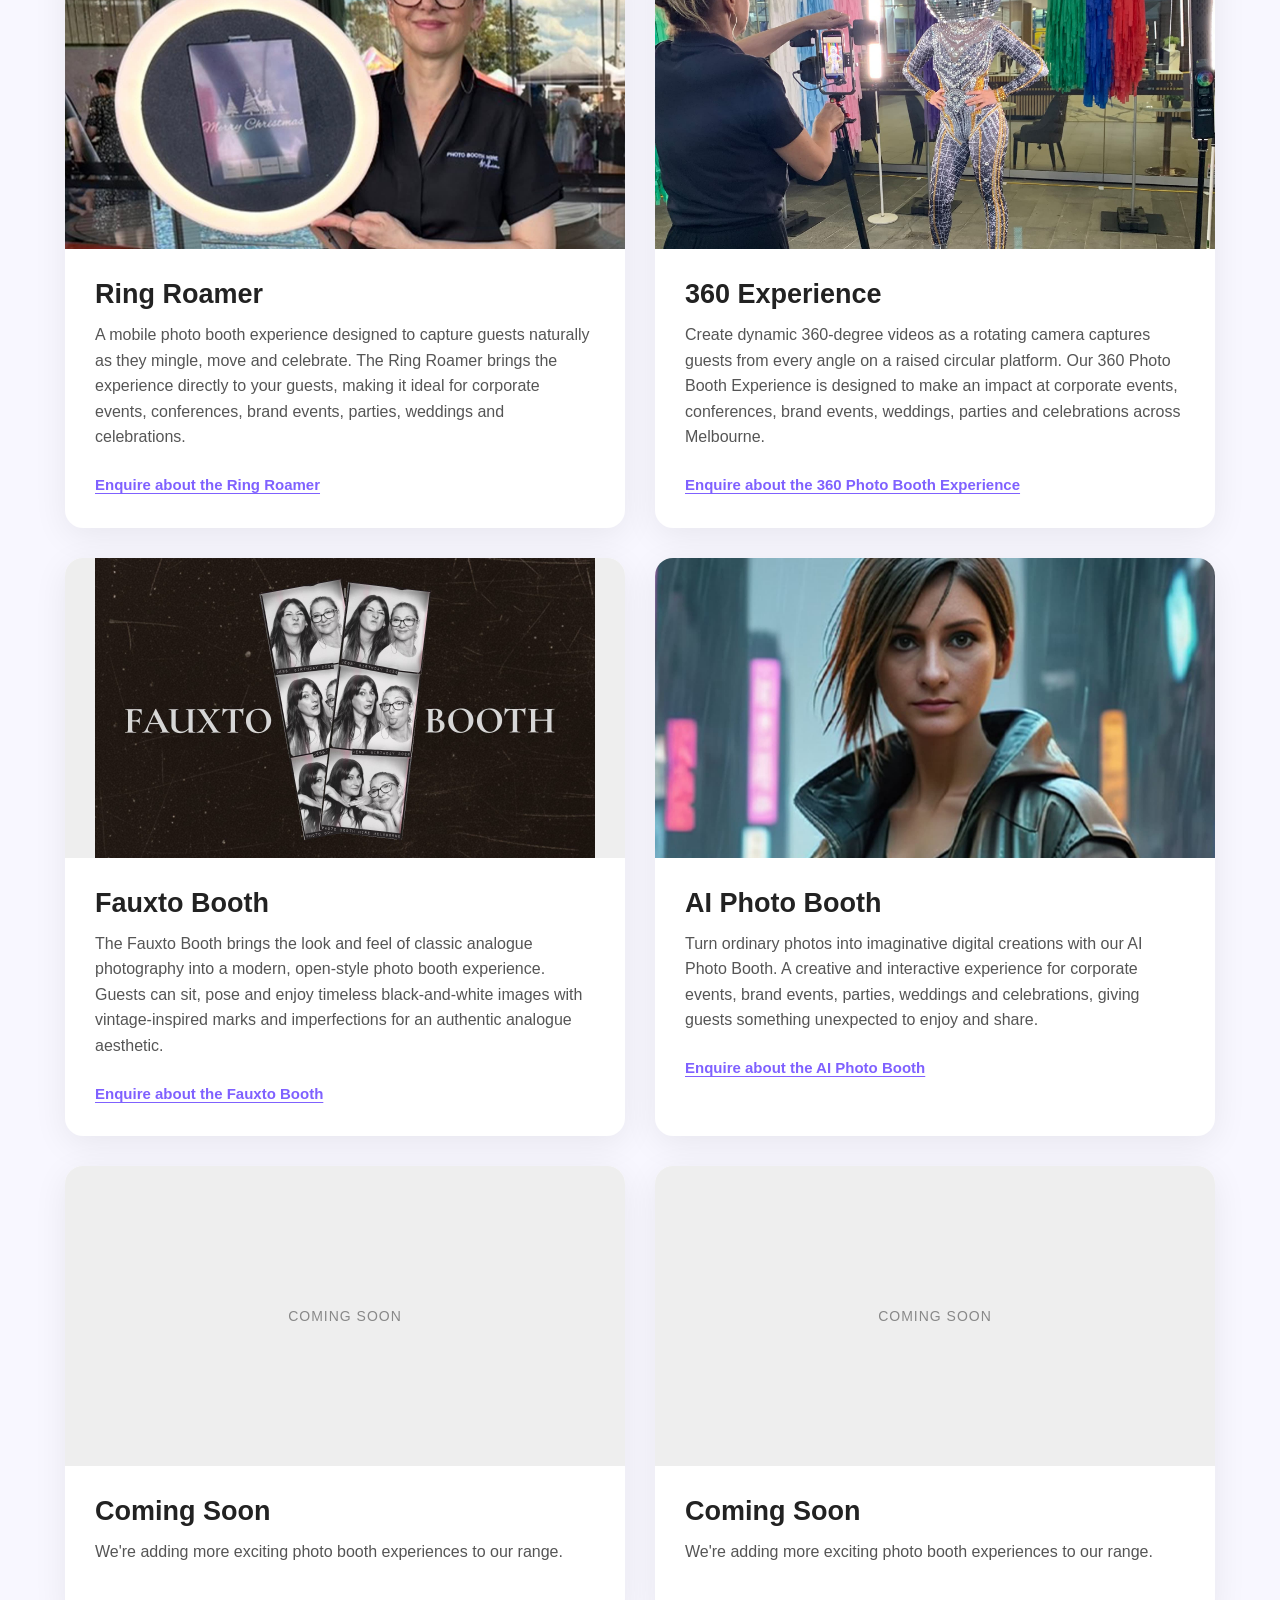
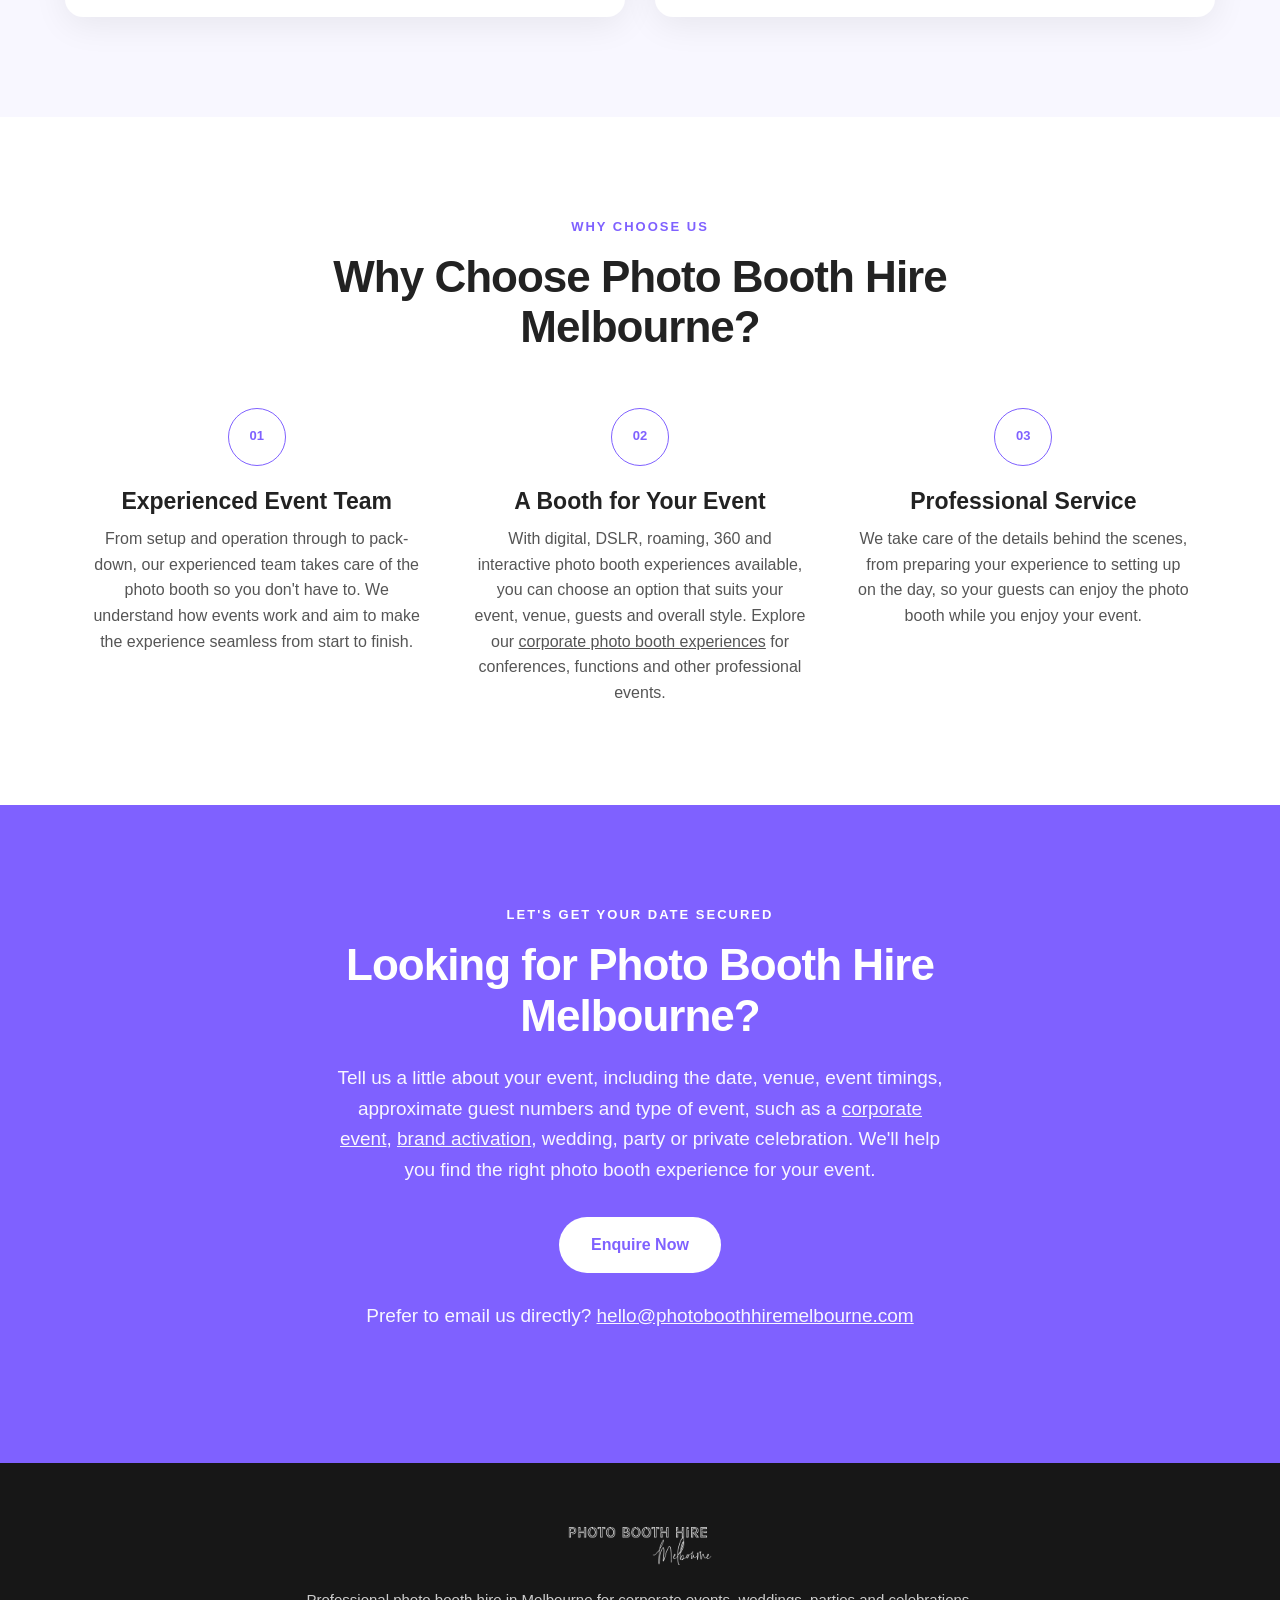
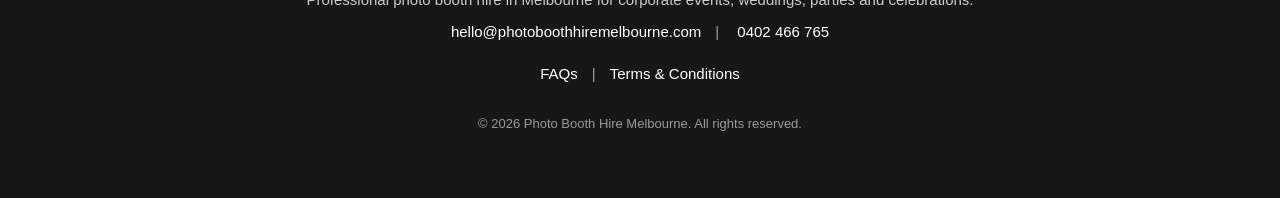
==== commit f84e7b9a: "Update contact email option paragraph styles Added inline styles for margin adjustments to the conta" ====
--- a/index.html
+++ b/index.html
@@ -841,7 +841,7 @@
     Enquire Now
 </a>
 
-<p class="contact-email-option">
+<p class="contact-email-option" style="margin-top: 28px; margin-bottom: 32px;">
     Prefer to email us directly?
     <a href="mailto:hello@photoboothhiremelbourne.com">
         hello@photoboothhiremelbourne.com
